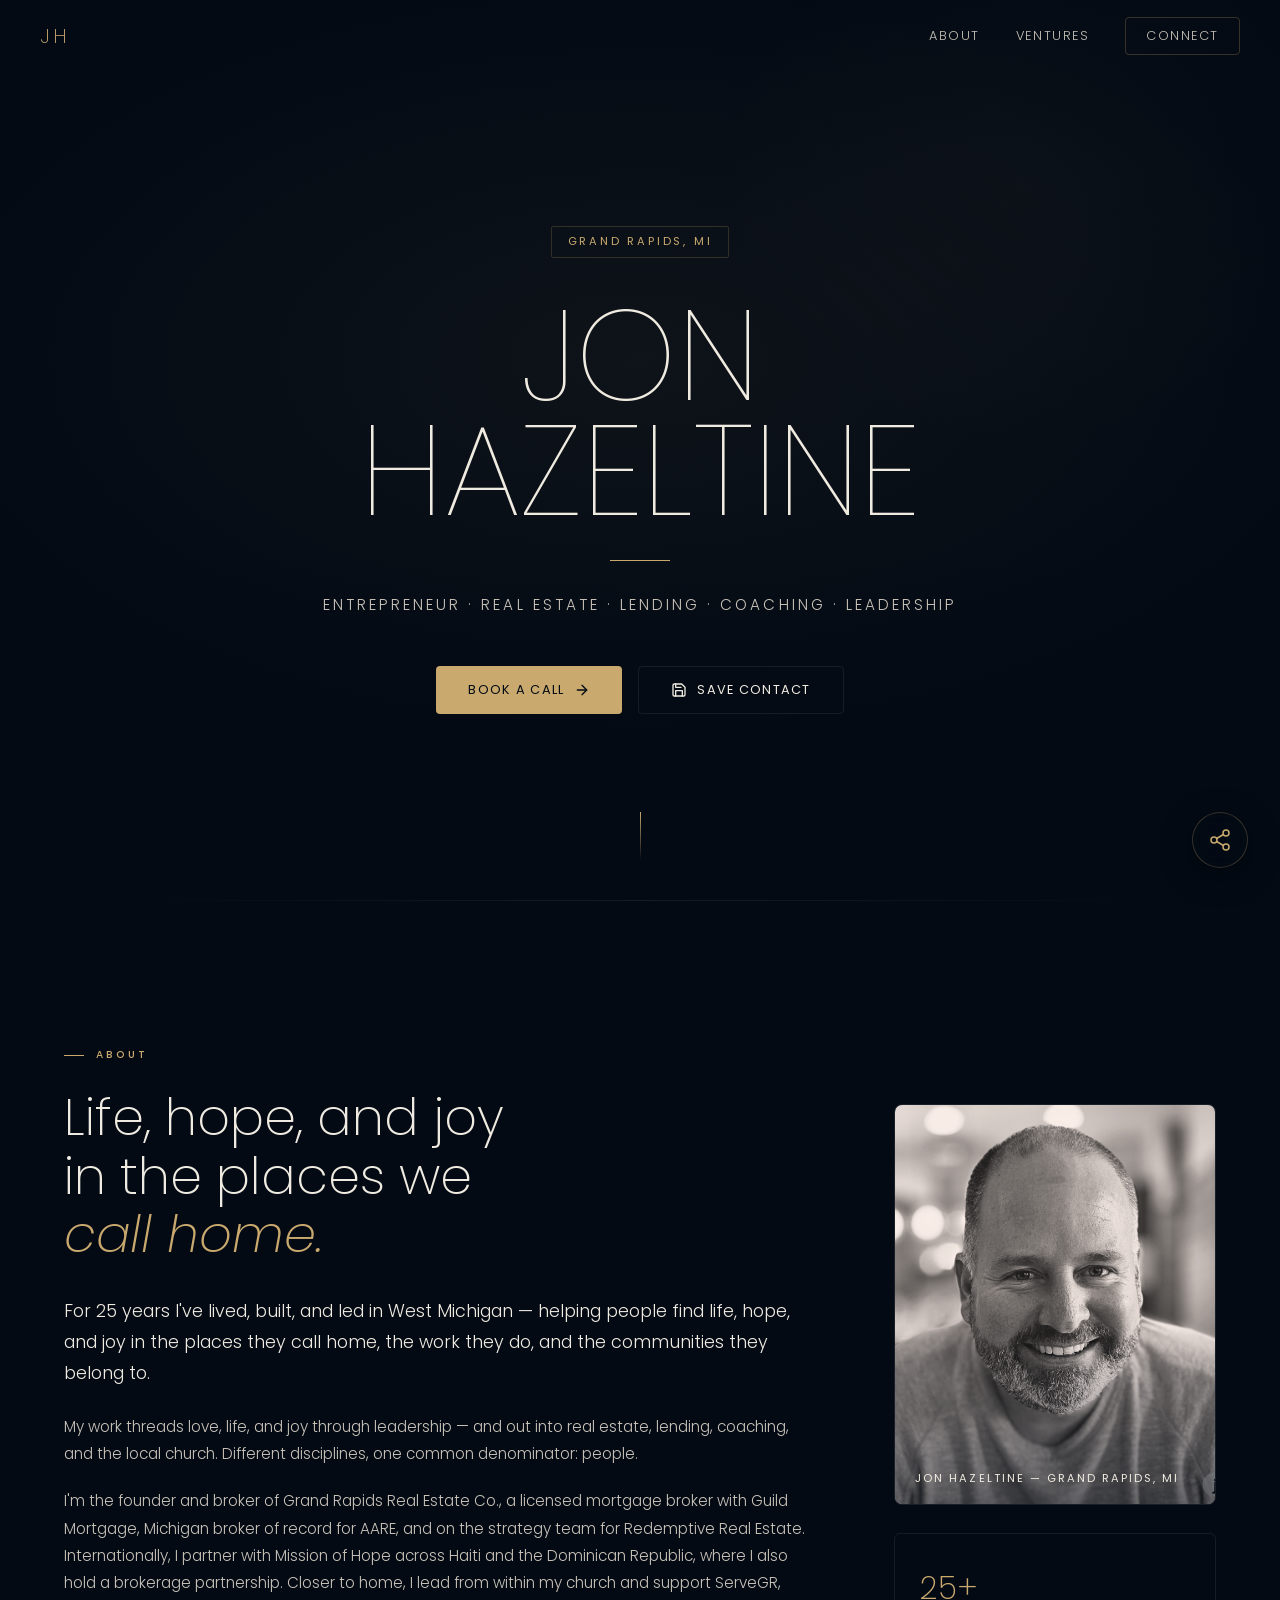
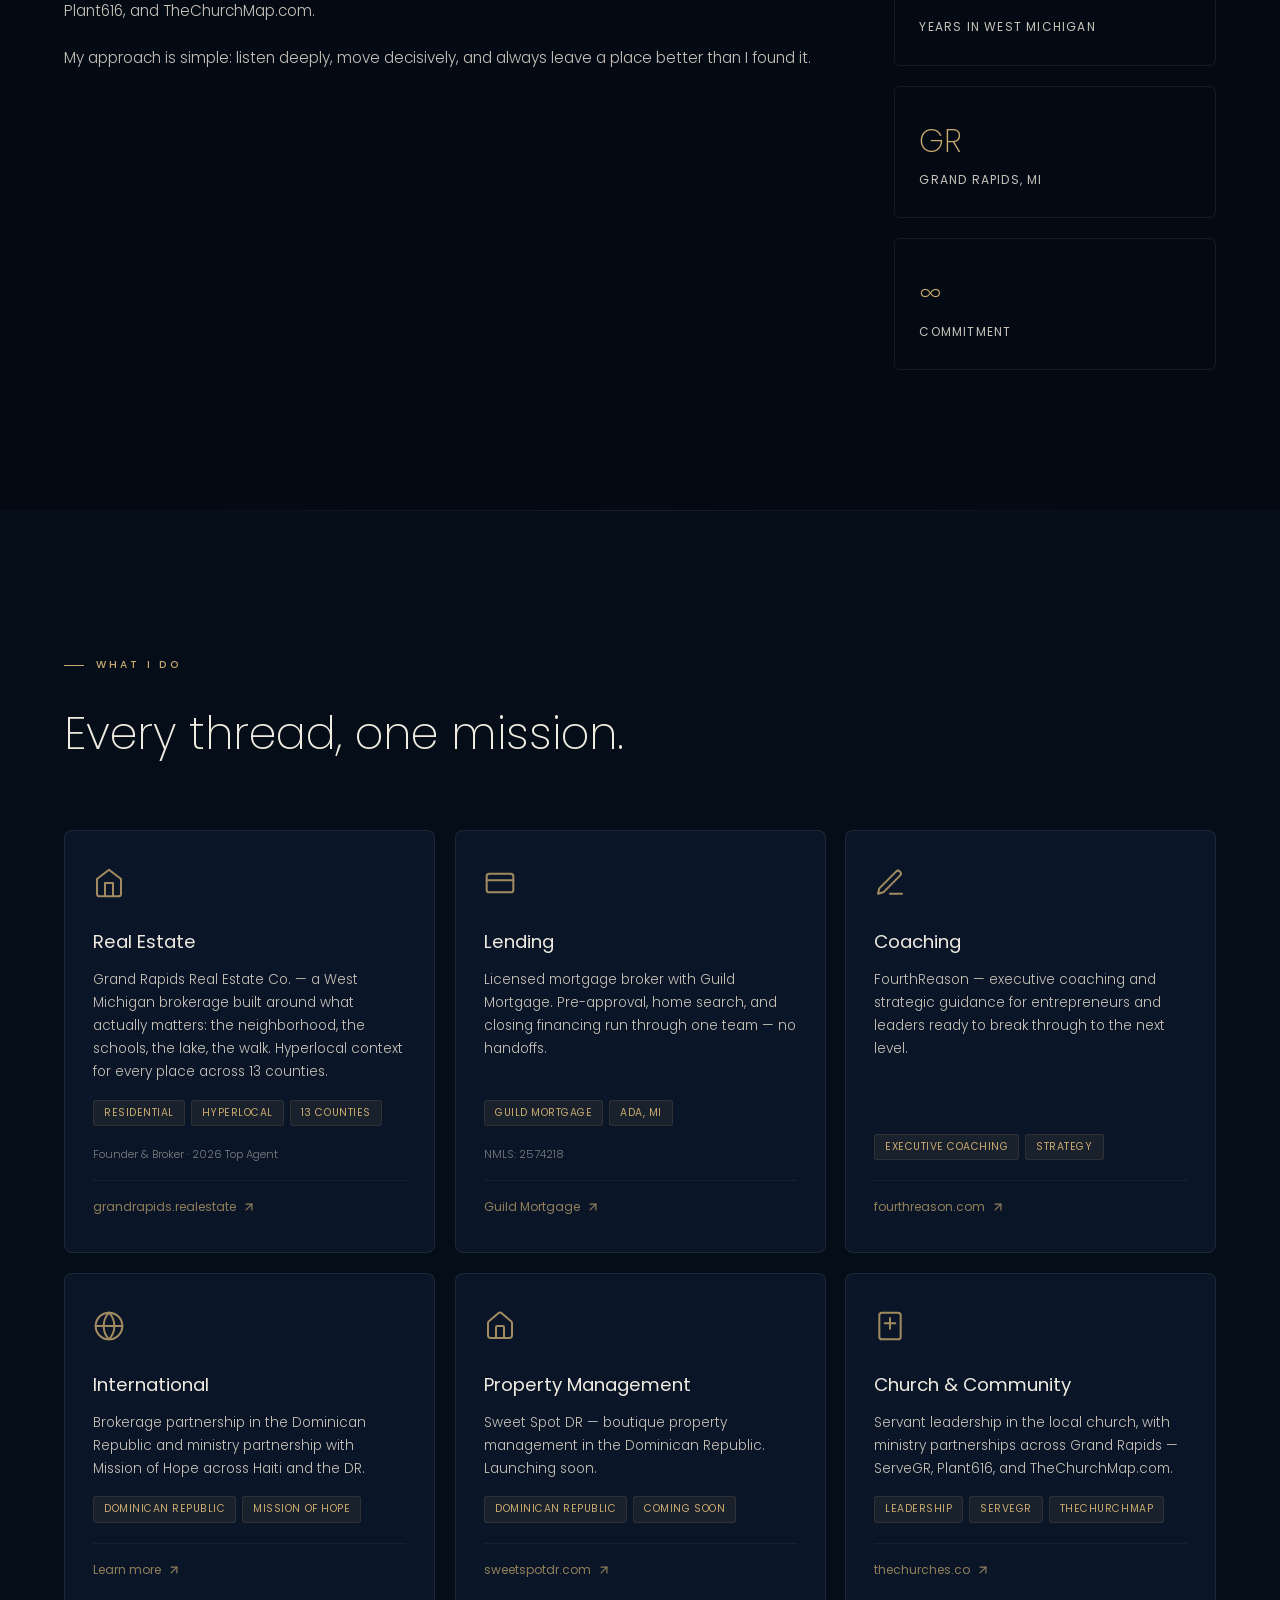
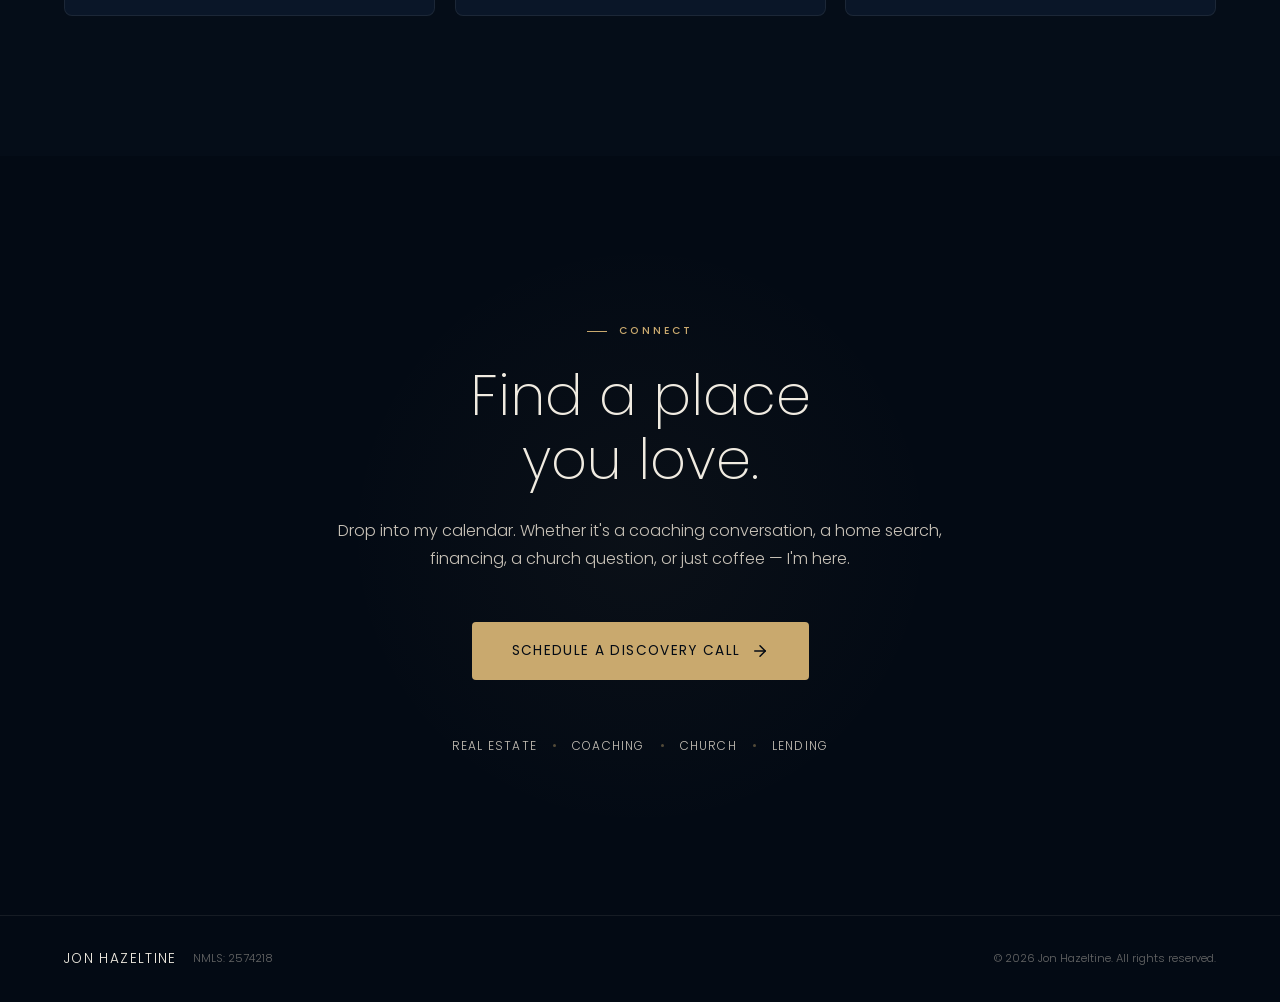
==== index.html @ 560d5fb5 "Update Calendly links to /discovery and drop duplicate button Hero "Book a Call" and Connect "Schedu" ====
<!DOCTYPE html>
<html lang="en">
<head>
  <meta charset="UTF-8">
  <meta name="viewport" content="width=device-width, initial-scale=1.0">
  <title>Jon Hazeltine — Entrepreneur. Builder. Leader.</title>
  <meta name="description" content="Jon Hazeltine — 25 years in West Michigan helping people find life, hope, and joy in the places they call home. Real estate, lending, coaching, and church leadership.">
  <meta property="og:title" content="Jon Hazeltine — Entrepreneur. Builder. Leader.">
  <meta property="og:description" content="25 years in West Michigan. Real estate, lending, coaching, and church leadership. Find a place you love.">
  <meta property="og:type" content="website">
  <meta property="og:image" content="headshot.png">
  <meta name="twitter:card" content="summary_large_image">
  <meta name="twitter:title" content="Jon Hazeltine — Entrepreneur. Builder. Leader.">
  <meta name="twitter:description" content="25 years in West Michigan. Real estate, lending, coaching, and church leadership. Find a place you love.">
  <meta name="twitter:image" content="headshot.png">
  <link rel="preconnect" href="https://fonts.googleapis.com">
  <link rel="preconnect" href="https://fonts.gstatic.com" crossorigin>
  <link href="https://fonts.googleapis.com/css2?family=Poppins:wght@100;200;300;400;500;600;700&display=swap" rel="stylesheet">
  <link rel="stylesheet" href="styles.css">
  <link rel="manifest" href="manifest.json">
  <meta name="theme-color" content="#030a14">
</head>
<body>

  <!-- Floating Nav -->
  <nav class="nav" id="nav">
    <div class="nav-inner">
      <a href="#hero" class="nav-logo">JH</a>
      <div class="nav-links">
        <a href="#about">About</a>
        <a href="#ventures">Ventures</a>
        <a href="#connect" class="nav-cta">Connect</a>
      </div>
      <button class="nav-toggle" id="navToggle" aria-label="Toggle menu">
        <span></span>
        <span></span>
      </button>
    </div>
    <div class="nav-mobile" id="navMobile">
      <a href="#about">About</a>
      <a href="#ventures">Ventures</a>
      <a href="#connect">Connect</a>
    </div>
  </nav>

  <!-- Hero -->
  <section class="hero" id="hero">
    <canvas class="hero-canvas" id="heroCanvas"></canvas>
    <div class="hero-bg"></div>
    <div class="hero-overlay"></div>
    <div class="hero-content">
      <div class="hero-badge" data-animate="fade-up">Grand Rapids, MI</div>
      <h1 class="hero-name" data-animate="fade-up" data-delay="100">
        <span class="hero-name-first">Jon</span>
        <span class="hero-name-last">Hazeltine</span>
      </h1>
      <div class="hero-rule" data-animate="scale-x" data-delay="300"></div>
      <p class="hero-tagline" data-animate="fade-up" data-delay="400">
        Entrepreneur &middot; Real Estate &middot; Lending &middot; Coaching &middot; Leadership
      </p>
      <div class="hero-actions" data-animate="fade-up" data-delay="600">
        <a href="https://calendly.com/jonhazeltine/discovery" target="_blank" rel="noopener" class="btn btn-primary">
          <span>Book a Call</span>
          <svg width="16" height="16" viewBox="0 0 24 24" fill="none" stroke="currentColor" stroke-width="2" stroke-linecap="round" stroke-linejoin="round"><path d="M5 12h14"/><path d="m12 5 7 7-7 7"/></svg>
        </a>
        <button class="btn btn-ghost btn-save" id="saveContact">
          <svg width="16" height="16" viewBox="0 0 24 24" fill="none" stroke="currentColor" stroke-width="2" stroke-linecap="round" stroke-linejoin="round"><path d="M19 21H5a2 2 0 0 1-2-2V5a2 2 0 0 1 2-2h11l5 5v11a2 2 0 0 1-2 2z"/><polyline points="17 21 17 13 7 13 7 21"/><polyline points="7 3 7 8 15 8"/></svg>
          <span>Save Contact</span>
        </button>
      </div>
    </div>
    <div class="hero-scroll" data-animate="fade-up" data-delay="800">
      <div class="hero-scroll-line"></div>
    </div>
  </section>

  <!-- About -->
  <section class="about" id="about">
    <div class="container">
      <div class="section-label" data-animate="fade-up">About</div>
      <div class="about-grid">
        <div class="about-text" data-animate="fade-up" data-delay="100">
          <h2 class="about-heading">Life, hope, and joy<br>in the places we<br><em>call home.</em></h2>
          <p class="about-lead">
            For 25 years I've lived, built, and led in West Michigan &mdash; helping people find life, hope, and joy
            in the places they call home, the work they do, and the communities they belong to.
          </p>
          <p class="about-body">
            My work threads love, life, and joy through leadership &mdash; and out into real estate, lending,
            coaching, and the local church. Different disciplines, one common denominator: people.
          </p>
          <p class="about-body">
            I'm the founder and broker of Grand Rapids Real Estate Co., a licensed mortgage broker with
            Guild Mortgage, Michigan broker of record for AARE, and on the strategy team for Redemptive Real Estate.
            Internationally, I partner with Mission of Hope across Haiti and the Dominican Republic, where I also
            hold a brokerage partnership. Closer to home, I lead from within my church and support ServeGR,
            Plant616, and TheChurchMap.com.
          </p>
          <p class="about-body">
            My approach is simple: listen deeply, move decisively, and always leave a place better than I found it.
          </p>
        </div>
        <div class="about-side" data-animate="fade-up" data-delay="200">
          <figure class="about-portrait">
            <img src="headshot.png" alt="Portrait of Jon Hazeltine" width="1080" height="720" loading="lazy">
            <figcaption>Jon Hazeltine &mdash; Grand Rapids, MI</figcaption>
          </figure>
          <div class="about-stats">
            <div class="stat-card">
              <div class="stat-number">25+</div>
              <div class="stat-label">Years in West Michigan</div>
            </div>
            <div class="stat-card">
              <div class="stat-number">GR</div>
              <div class="stat-label">Grand Rapids, MI</div>
            </div>
            <div class="stat-card">
              <div class="stat-number">&infin;</div>
              <div class="stat-label">Commitment</div>
            </div>
          </div>
        </div>
      </div>
    </div>
  </section>

  <!-- Ventures -->
  <section class="ventures" id="ventures">
    <div class="container">
      <div class="section-label" data-animate="fade-up">What I Do</div>
      <h2 class="ventures-heading" data-animate="fade-up" data-delay="100">Every thread, one mission.</h2>

      <div class="ventures-grid">
        <!-- Real Estate -->
        <a href="https://grandrapids.realestate" target="_blank" rel="noopener" class="venture-card" data-animate="fade-up" data-delay="150">
          <div class="venture-icon">
            <svg width="32" height="32" viewBox="0 0 24 24" fill="none" stroke="currentColor" stroke-width="1.5" stroke-linecap="round" stroke-linejoin="round"><path d="m3 9 9-7 9 7v11a2 2 0 0 1-2 2H5a2 2 0 0 1-2-2z"/><polyline points="9 22 9 12 15 12 15 22"/></svg>
          </div>
          <h3 class="venture-title">Real Estate</h3>
          <p class="venture-desc">Grand Rapids Real Estate Co. &mdash; a West Michigan brokerage built around what actually matters: the neighborhood, the schools, the lake, the walk. Hyperlocal context for every place across 13 counties.</p>
          <div class="venture-services">
            <span>Residential</span>
            <span>Hyperlocal</span>
            <span>13 Counties</span>
          </div>
          <div class="venture-meta">Founder &amp; Broker &middot; 2026 Top Agent</div>
          <div class="venture-link">
            <span>grandrapids.realestate</span>
            <svg width="14" height="14" viewBox="0 0 24 24" fill="none" stroke="currentColor" stroke-width="2" stroke-linecap="round" stroke-linejoin="round"><path d="M7 17 17 7"/><path d="M7 7h10v10"/></svg>
          </div>
        </a>

        <!-- Mortgages -->
        <a href="https://branches.guildmortgage.com/mi/ada/jon-hazeltine-539-umjh.html" target="_blank" rel="noopener" class="venture-card" data-animate="fade-up" data-delay="200">
          <div class="venture-icon">
            <svg width="32" height="32" viewBox="0 0 24 24" fill="none" stroke="currentColor" stroke-width="1.5" stroke-linecap="round" stroke-linejoin="round"><rect x="2" y="5" width="20" height="14" rx="2"/><line x1="2" y1="10" x2="22" y2="10"/></svg>
          </div>
          <h3 class="venture-title">Lending</h3>
          <p class="venture-desc">Licensed mortgage broker with Guild Mortgage. Pre-approval, home search, and closing financing run through one team &mdash; no handoffs.</p>
          <div class="venture-services">
            <span>Guild Mortgage</span>
            <span>Ada, MI</span>
          </div>
          <div class="venture-meta">NMLS: 2574218</div>
          <div class="venture-link">
            <span>Guild Mortgage</span>
            <svg width="14" height="14" viewBox="0 0 24 24" fill="none" stroke="currentColor" stroke-width="2" stroke-linecap="round" stroke-linejoin="round"><path d="M7 17 17 7"/><path d="M7 7h10v10"/></svg>
          </div>
        </a>

        <!-- Coaching -->
        <a href="https://fourthreason.com" target="_blank" rel="noopener" class="venture-card" data-animate="fade-up" data-delay="250">
          <div class="venture-icon">
            <svg width="32" height="32" viewBox="0 0 24 24" fill="none" stroke="currentColor" stroke-width="1.5" stroke-linecap="round" stroke-linejoin="round"><path d="M12 20h9"/><path d="M16.5 3.5a2.12 2.12 0 0 1 3 3L7 19l-4 1 1-4Z"/></svg>
          </div>
          <h3 class="venture-title">Coaching</h3>
          <p class="venture-desc">FourthReason &mdash; executive coaching and strategic guidance for entrepreneurs and leaders ready to break through to the next level.</p>
          <div class="venture-services">
            <span>Executive Coaching</span>
            <span>Strategy</span>
          </div>
          <div class="venture-link">
            <span>fourthreason.com</span>
            <svg width="14" height="14" viewBox="0 0 24 24" fill="none" stroke="currentColor" stroke-width="2" stroke-linecap="round" stroke-linejoin="round"><path d="M7 17 17 7"/><path d="M7 7h10v10"/></svg>
          </div>
        </a>

        <!-- International Development -->
        <a href="https://fourthreason.com/dr" target="_blank" rel="noopener" class="venture-card" data-animate="fade-up" data-delay="300">
          <div class="venture-icon">
            <svg width="32" height="32" viewBox="0 0 24 24" fill="none" stroke="currentColor" stroke-width="1.5" stroke-linecap="round" stroke-linejoin="round"><circle cx="12" cy="12" r="10"/><path d="M12 2a14.5 14.5 0 0 0 0 20 14.5 14.5 0 0 0 0-20"/><path d="M2 12h20"/></svg>
          </div>
          <h3 class="venture-title">International</h3>
          <p class="venture-desc">Brokerage partnership in the Dominican Republic and ministry partnership with Mission of Hope across Haiti and the DR.</p>
          <div class="venture-services">
            <span>Dominican Republic</span>
            <span>Mission of Hope</span>
          </div>
          <div class="venture-link">
            <span>Learn more</span>
            <svg width="14" height="14" viewBox="0 0 24 24" fill="none" stroke="currentColor" stroke-width="2" stroke-linecap="round" stroke-linejoin="round"><path d="M7 17 17 7"/><path d="M7 7h10v10"/></svg>
          </div>
        </a>

        <!-- Property Management -->
        <a href="https://sweetspotdr.com" target="_blank" rel="noopener" class="venture-card" data-animate="fade-up" data-delay="350">
          <div class="venture-icon">
            <svg width="32" height="32" viewBox="0 0 24 24" fill="none" stroke="currentColor" stroke-width="1.5" stroke-linecap="round" stroke-linejoin="round"><path d="M15 21v-8a1 1 0 0 0-1-1h-4a1 1 0 0 0-1 1v8"/><path d="M3 10a2 2 0 0 1 .709-1.528l7-5.999a2 2 0 0 1 2.582 0l7 5.999A2 2 0 0 1 21 10v9a2 2 0 0 1-2 2H5a2 2 0 0 1-2-2z"/></svg>
          </div>
          <h3 class="venture-title">Property Management</h3>
          <p class="venture-desc">Sweet Spot DR &mdash; boutique property management in the Dominican Republic. Launching soon.</p>
          <div class="venture-services">
            <span>Dominican Republic</span>
            <span>Coming Soon</span>
          </div>
          <div class="venture-link">
            <span>sweetspotdr.com</span>
            <svg width="14" height="14" viewBox="0 0 24 24" fill="none" stroke="currentColor" stroke-width="2" stroke-linecap="round" stroke-linejoin="round"><path d="M7 17 17 7"/><path d="M7 7h10v10"/></svg>
          </div>
        </a>

        <!-- Church Leadership -->
        <a href="https://www.thechurches.co" target="_blank" rel="noopener" class="venture-card" data-animate="fade-up" data-delay="400">
          <div class="venture-icon">
            <svg width="32" height="32" viewBox="0 0 24 24" fill="none" stroke="currentColor" stroke-width="1.5" stroke-linecap="round" stroke-linejoin="round"><path d="M18 2H6a2 2 0 0 0-2 2v16a2 2 0 0 0 2 2h12a2 2 0 0 0 2-2V4a2 2 0 0 0-2-2Z"/><path d="m12 6v8"/><path d="m8 10h8"/></svg>
          </div>
          <h3 class="venture-title">Church &amp; Community</h3>
          <p class="venture-desc">Servant leadership in the local church, with ministry partnerships across Grand Rapids &mdash; ServeGR, Plant616, and TheChurchMap.com.</p>
          <div class="venture-services">
            <span>Leadership</span>
            <span>ServeGR</span>
            <span>TheChurchMap</span>
          </div>
          <div class="venture-link">
            <span>thechurches.co</span>
            <svg width="14" height="14" viewBox="0 0 24 24" fill="none" stroke="currentColor" stroke-width="2" stroke-linecap="round" stroke-linejoin="round"><path d="M7 17 17 7"/><path d="M7 7h10v10"/></svg>
          </div>
        </a>
      </div>
    </div>
  </section>

  <!-- Connect -->
  <section class="connect" id="connect">
    <div class="container">
      <div class="connect-inner">
        <div class="section-label" data-animate="fade-up">Connect</div>
        <h2 class="connect-heading" data-animate="fade-up" data-delay="100">Find a place<br>you love.</h2>
        <p class="connect-sub" data-animate="fade-up" data-delay="200">Drop into my calendar. Whether it's a coaching conversation, a home search, financing, a church question, or just coffee &mdash; I'm here.</p>
        <div class="connect-buttons" data-animate="fade-up" data-delay="300">
          <a href="https://calendly.com/jonhazeltine/discovery" target="_blank" rel="noopener" class="btn btn-primary btn-lg">
            <span>Schedule a Discovery Call</span>
            <svg width="18" height="18" viewBox="0 0 24 24" fill="none" stroke="currentColor" stroke-width="2" stroke-linecap="round" stroke-linejoin="round"><path d="M5 12h14"/><path d="m12 5 7 7-7 7"/></svg>
          </a>
        </div>
        <div class="connect-links" data-animate="fade-up" data-delay="400">
          <a href="https://grandrapids.realestate" target="_blank" rel="noopener">Real Estate</a>
          <span class="connect-dot"></span>
          <a href="https://fourthreason.com" target="_blank" rel="noopener">Coaching</a>
          <span class="connect-dot"></span>
          <a href="https://www.thechurches.co" target="_blank" rel="noopener">Church</a>
          <span class="connect-dot"></span>
          <a href="https://branches.guildmortgage.com/mi/ada/jon-hazeltine-539-umjh.html" target="_blank" rel="noopener">Lending</a>
        </div>
      </div>
    </div>
  </section>

  <!-- Floating Share / Bump Button -->
  <div class="fab-container">
    <button class="fab" id="fabShare" aria-label="Share contact">
      <svg class="fab-icon fab-icon-share" width="24" height="24" viewBox="0 0 24 24" fill="none" stroke="currentColor" stroke-width="1.5" stroke-linecap="round" stroke-linejoin="round"><circle cx="18" cy="5" r="3"/><circle cx="6" cy="12" r="3"/><circle cx="18" cy="19" r="3"/><line x1="8.59" y1="13.51" x2="15.42" y2="17.49"/><line x1="15.41" y1="6.51" x2="8.59" y2="10.49"/></svg>
      <svg class="fab-icon fab-icon-close" width="24" height="24" viewBox="0 0 24 24" fill="none" stroke="currentColor" stroke-width="1.5" stroke-linecap="round" stroke-linejoin="round"><line x1="18" y1="6" x2="6" y2="18"/><line x1="6" y1="6" x2="18" y2="18"/></svg>
    </button>
    <div class="fab-menu" id="fabMenu">
      <button class="fab-option" id="fabVcard">
        <svg width="18" height="18" viewBox="0 0 24 24" fill="none" stroke="currentColor" stroke-width="1.5" stroke-linecap="round" stroke-linejoin="round"><path d="M19 21H5a2 2 0 0 1-2-2V5a2 2 0 0 1 2-2h11l5 5v11a2 2 0 0 1-2 2z"/><polyline points="17 21 17 13 7 13 7 21"/><polyline points="7 3 7 8 15 8"/></svg>
        <span>Save to Contacts</span>
      </button>
      <button class="fab-option" id="fabQR">
        <svg width="18" height="18" viewBox="0 0 24 24" fill="none" stroke="currentColor" stroke-width="1.5" stroke-linecap="round" stroke-linejoin="round"><rect x="3" y="3" width="7" height="7"/><rect x="14" y="3" width="7" height="7"/><rect x="3" y="14" width="7" height="7"/><rect x="14" y="14" width="3" height="3"/><line x1="21" y1="14" x2="21" y2="14.01"/><line x1="21" y1="21" x2="21" y2="21.01"/></svg>
        <span>Show QR Code</span>
      </button>
      <button class="fab-option" id="fabLink">
        <svg width="18" height="18" viewBox="0 0 24 24" fill="none" stroke="currentColor" stroke-width="1.5" stroke-linecap="round" stroke-linejoin="round"><path d="M10 13a5 5 0 0 0 7.54.54l3-3a5 5 0 0 0-7.07-7.07l-1.72 1.71"/><path d="M14 11a5 5 0 0 0-7.54-.54l-3 3a5 5 0 0 0 7.07 7.07l1.71-1.71"/></svg>
        <span>Copy Link</span>
      </button>
    </div>
  </div>

  <!-- QR Modal -->
  <div class="modal-overlay" id="qrModal">
    <div class="modal">
      <button class="modal-close" id="qrClose">&times;</button>
      <div class="modal-qr">
        <canvas id="qrCanvas" width="200" height="200"></canvas>
      </div>
      <p class="modal-label">Scan to connect with Jon</p>
      <p class="modal-url">jonhazeltine.com</p>
    </div>
  </div>

  <!-- Toast -->
  <div class="toast" id="toast"></div>

  <!-- Footer -->
  <footer class="footer">
    <div class="container">
      <div class="footer-inner">
        <div class="footer-brand">
          <span class="footer-logo">Jon Hazeltine</span>
          <span class="footer-nmls">NMLS: 2574218</span>
        </div>
        <div class="footer-copy">&copy; 2026 Jon Hazeltine. All rights reserved.</div>
      </div>
    </div>
  </footer>

  <script src="script.js"></script>
</body>
</html>
---- styles.css ----
/* ============================================
   JON HAZELTINE — Premium Dark Luxe
   ============================================ */

:root {
  --bg-deep: #030a14;
  --bg-dark: #050d18;
  --bg-card: #0a1628;
  --bg-card-hover: #0f1d33;
  --cream: #f0ebe1;
  --cream-muted: #c8c2b8;
  --gold: #c9a96e;
  --gold-light: #dfc08a;
  --white: #ffffff;
  --border: rgba(240, 235, 225, 0.08);
  --border-hover: rgba(201, 169, 110, 0.25);
  --font: 'Poppins', -apple-system, BlinkMacSystemFont, 'Segoe UI', sans-serif;
  --ease: cubic-bezier(0.16, 1, 0.3, 1);
  --ease-out: cubic-bezier(0, 0, 0.2, 1);
}

/* Reset & Base */
*, *::before, *::after {
  margin: 0;
  padding: 0;
  box-sizing: border-box;
}

html {
  scroll-behavior: smooth;
  -webkit-font-smoothing: antialiased;
  -moz-osx-font-smoothing: grayscale;
}

body {
  font-family: var(--font);
  background: var(--bg-deep);
  color: var(--cream);
  line-height: 1.6;
  overflow-x: hidden;
}

a {
  color: inherit;
  text-decoration: none;
}

img {
  max-width: 100%;
  display: block;
}

.container {
  max-width: 1200px;
  margin: 0 auto;
  padding: 0 24px;
}

/* ============================================
   Navigation
   ============================================ */

.nav {
  position: fixed;
  top: 0;
  left: 0;
  right: 0;
  z-index: 1000;
  padding: 0 24px;
  transition: background 0.4s var(--ease), backdrop-filter 0.4s var(--ease), box-shadow 0.4s var(--ease);
}

.nav.scrolled {
  background: rgba(3, 10, 20, 0.85);
  backdrop-filter: blur(20px) saturate(180%);
  -webkit-backdrop-filter: blur(20px) saturate(180%);
  box-shadow: 0 1px 0 var(--border);
}

.nav-inner {
  max-width: 1200px;
  margin: 0 auto;
  display: flex;
  align-items: center;
  justify-content: space-between;
  height: 72px;
}

.nav-logo {
  font-size: 1.25rem;
  font-weight: 200;
  letter-spacing: 0.15em;
  color: var(--gold);
  transition: opacity 0.3s;
}

.nav-logo:hover {
  opacity: 0.8;
}

.nav-links {
  display: flex;
  align-items: center;
  gap: 36px;
}

.nav-links a {
  font-size: 0.8rem;
  font-weight: 300;
  letter-spacing: 0.12em;
  text-transform: uppercase;
  color: var(--cream-muted);
  transition: color 0.3s;
  position: relative;
}

.nav-links a::after {
  content: '';
  position: absolute;
  bottom: -4px;
  left: 0;
  width: 0;
  height: 1px;
  background: var(--gold);
  transition: width 0.3s var(--ease);
}

.nav-links a:hover {
  color: var(--cream);
}

.nav-links a:hover::after {
  width: 100%;
}

.nav-cta {
  padding: 8px 20px !important;
  border: 1px solid var(--border-hover);
  border-radius: 4px;
  transition: all 0.3s var(--ease) !important;
}

.nav-cta:hover {
  background: rgba(201, 169, 110, 0.1);
  border-color: var(--gold);
}

.nav-cta::after {
  display: none !important;
}

.nav-toggle {
  display: none;
  flex-direction: column;
  gap: 6px;
  background: none;
  border: none;
  cursor: pointer;
  padding: 8px;
}

.nav-toggle span {
  width: 24px;
  height: 1px;
  background: var(--cream);
  transition: all 0.3s var(--ease);
  transform-origin: center;
}

.nav-toggle.active span:first-child {
  transform: rotate(45deg) translate(2.5px, 2.5px);
}

.nav-toggle.active span:last-child {
  transform: rotate(-45deg) translate(2.5px, -2.5px);
}

.nav-mobile {
  display: none;
  flex-direction: column;
  gap: 0;
  padding: 0 0 24px;
  max-width: 1200px;
  margin: 0 auto;
}

.nav-mobile a {
  display: block;
  padding: 16px 0;
  font-size: 0.85rem;
  font-weight: 300;
  letter-spacing: 0.1em;
  text-transform: uppercase;
  color: var(--cream-muted);
  border-bottom: 1px solid var(--border);
  transition: color 0.3s, padding-left 0.3s var(--ease);
}

.nav-mobile a:hover {
  color: var(--gold);
  padding-left: 8px;
}

.nav-mobile.open {
  display: flex;
}

/* ============================================
   Hero
   ============================================ */

.hero {
  position: relative;
  min-height: 100vh;
  display: flex;
  align-items: center;
  justify-content: center;
  overflow: hidden;
}

.hero-canvas {
  position: absolute;
  inset: 0;
  width: 100%;
  height: 100%;
  z-index: 0;
}

.hero-bg {
  position: absolute;
  inset: 0;
  background:
    radial-gradient(ellipse 80% 60% at 50% 40%, rgba(201, 169, 110, 0.06) 0%, transparent 70%),
    radial-gradient(ellipse 40% 50% at 80% 20%, rgba(201, 169, 110, 0.03) 0%, transparent 60%),
    var(--bg-deep);
}

.hero-overlay {
  position: absolute;
  inset: 0;
  background: linear-gradient(180deg, transparent 60%, var(--bg-deep) 100%);
}

.hero-content {
  position: relative;
  text-align: center;
  padding: 120px 24px 80px;
  max-width: 900px;
}

.hero-badge {
  display: inline-block;
  font-size: 0.7rem;
  font-weight: 400;
  letter-spacing: 0.25em;
  text-transform: uppercase;
  color: var(--gold);
  padding: 6px 16px;
  border: 1px solid rgba(201, 169, 110, 0.2);
  border-radius: 2px;
  margin-bottom: 40px;
}

.hero-name {
  font-weight: 100;
  text-transform: uppercase;
  line-height: 0.9;
  letter-spacing: -0.02em;
  margin-bottom: 0;
}

.hero-name-first {
  display: block;
  font-size: clamp(3.5rem, 12vw, 8rem);
  color: var(--cream);
}

.hero-name-last {
  display: block;
  font-size: clamp(3.5rem, 12vw, 8rem);
  color: var(--cream);
}

.hero-rule {
  width: 60px;
  height: 1px;
  background: var(--gold);
  margin: 32px auto;
  transform-origin: center;
}

.hero-tagline {
  font-size: clamp(0.75rem, 1.5vw, 0.95rem);
  font-weight: 300;
  letter-spacing: 0.2em;
  text-transform: uppercase;
  color: var(--cream-muted);
  margin-bottom: 48px;
}

.hero-actions {
  display: flex;
  align-items: center;
  justify-content: center;
  gap: 16px;
  flex-wrap: wrap;
}

/* Buttons */
.btn {
  display: inline-flex;
  align-items: center;
  gap: 10px;
  font-family: var(--font);
  font-size: 0.8rem;
  font-weight: 400;
  letter-spacing: 0.1em;
  text-transform: uppercase;
  padding: 14px 32px;
  border: none;
  border-radius: 4px;
  cursor: pointer;
  transition: all 0.4s var(--ease);
  text-decoration: none;
}

.btn-primary {
  background: var(--gold);
  color: var(--bg-deep);
}

.btn-primary:hover {
  background: var(--gold-light);
  transform: translateY(-2px);
  box-shadow: 0 8px 30px rgba(201, 169, 110, 0.25);
}

.btn-ghost {
  background: transparent;
  color: var(--cream);
  border: 1px solid var(--border);
}

.btn-ghost:hover {
  border-color: var(--cream-muted);
  transform: translateY(-2px);
}

.btn-lg {
  padding: 18px 40px;
  font-size: 0.85rem;
}

/* Hero scroll indicator */
.hero-scroll {
  position: absolute;
  bottom: 40px;
  left: 50%;
  transform: translateX(-50%);
}

.hero-scroll-line {
  width: 1px;
  height: 48px;
  background: linear-gradient(to bottom, var(--gold), transparent);
  animation: scrollPulse 2s ease-in-out infinite;
}

@keyframes scrollPulse {
  0%, 100% { opacity: 0.3; transform: scaleY(0.6); transform-origin: top; }
  50% { opacity: 1; transform: scaleY(1); transform-origin: top; }
}

/* ============================================
   Section Labels
   ============================================ */

.section-label {
  font-size: 0.65rem;
  font-weight: 500;
  letter-spacing: 0.3em;
  text-transform: uppercase;
  color: var(--gold);
  margin-bottom: 24px;
  position: relative;
  display: inline-block;
}

.section-label::before {
  content: '';
  display: inline-block;
  width: 20px;
  height: 1px;
  background: var(--gold);
  vertical-align: middle;
  margin-right: 12px;
}

/* ============================================
   About
   ============================================ */

.about {
  padding: 140px 0;
  position: relative;
}

.about::before {
  content: '';
  position: absolute;
  top: 0;
  left: 50%;
  transform: translateX(-50%);
  width: 80%;
  height: 1px;
  background: linear-gradient(to right, transparent, var(--border), transparent);
}

.about-grid {
  display: grid;
  grid-template-columns: 1.4fr 0.6fr;
  gap: 80px;
  align-items: start;
}

.about-heading {
  font-size: clamp(2rem, 4vw, 3.2rem);
  font-weight: 200;
  line-height: 1.15;
  margin-bottom: 32px;
  color: var(--cream);
}

.about-heading em {
  font-style: italic;
  color: var(--gold);
}

.about-lead {
  font-size: 1.1rem;
  font-weight: 300;
  line-height: 1.75;
  color: var(--cream);
  margin-bottom: 24px;
}

.about-body {
  font-size: 0.95rem;
  font-weight: 300;
  line-height: 1.8;
  color: var(--cream-muted);
  margin-bottom: 20px;
}

.about-side {
  display: flex;
  flex-direction: column;
  gap: 28px;
  padding-top: 16px;
}

.about-portrait {
  margin: 0;
  position: relative;
  border-radius: 8px;
  overflow: hidden;
  border: 1px solid var(--border);
  background: var(--bg-dark);
  transition: border-color 0.4s var(--ease), transform 0.6s var(--ease);
}

.about-portrait::after {
  content: '';
  position: absolute;
  inset: 0;
  pointer-events: none;
  background: linear-gradient(180deg, transparent 55%, rgba(3, 10, 20, 0.55) 100%);
}

.about-portrait img {
  display: block;
  width: 100%;
  height: auto;
  aspect-ratio: 4 / 5;
  object-fit: cover;
  object-position: center 30%;
  filter: contrast(1.02) brightness(0.98);
  transition: transform 0.8s var(--ease);
}

.about-portrait:hover {
  border-color: var(--border-hover);
}

.about-portrait:hover img {
  transform: scale(1.03);
}

.about-portrait figcaption {
  position: absolute;
  left: 0;
  right: 0;
  bottom: 0;
  z-index: 1;
  padding: 16px 20px;
  font-size: 0.7rem;
  font-weight: 400;
  letter-spacing: 0.18em;
  text-transform: uppercase;
  color: var(--cream);
}

.about-stats {
  display: flex;
  flex-direction: column;
  gap: 20px;
}

.stat-card {
  padding: 28px 24px;
  border: 1px solid var(--border);
  border-radius: 6px;
  transition: border-color 0.4s var(--ease);
}

.stat-card:hover {
  border-color: var(--border-hover);
}

.stat-number {
  font-size: 2rem;
  font-weight: 200;
  color: var(--gold);
  margin-bottom: 4px;
}

.stat-label {
  font-size: 0.75rem;
  font-weight: 400;
  letter-spacing: 0.1em;
  text-transform: uppercase;
  color: var(--cream-muted);
}

/* ============================================
   Ventures
   ============================================ */

.ventures {
  padding: 140px 0;
  background: var(--bg-dark);
  position: relative;
}

.ventures::before {
  content: '';
  position: absolute;
  top: 0;
  left: 50%;
  transform: translateX(-50%);
  width: 80%;
  height: 1px;
  background: linear-gradient(to right, transparent, var(--border), transparent);
}

.ventures-heading {
  font-size: clamp(1.8rem, 3.5vw, 2.8rem);
  font-weight: 200;
  margin-bottom: 60px;
  color: var(--cream);
}

.ventures-grid {
  display: grid;
  grid-template-columns: repeat(3, 1fr);
  gap: 20px;
}

.venture-card {
  display: flex;
  flex-direction: column;
  padding: 36px 28px;
  background: var(--bg-card);
  border: 1px solid var(--border);
  border-radius: 8px;
  transition: all 0.5s var(--ease);
  cursor: pointer;
  position: relative;
  overflow: hidden;
}

.venture-card::before {
  content: '';
  position: absolute;
  top: 0;
  left: 0;
  right: 0;
  height: 2px;
  background: linear-gradient(to right, var(--gold), transparent);
  opacity: 0;
  transition: opacity 0.5s var(--ease);
}

.venture-card:hover {
  background: var(--bg-card-hover);
  border-color: var(--border-hover);
  transform: translateY(-4px);
  box-shadow: 0 20px 60px rgba(0, 0, 0, 0.3);
}

.venture-card:hover::before {
  opacity: 1;
}

.venture-icon {
  color: var(--gold);
  margin-bottom: 20px;
  opacity: 0.8;
}

.venture-title {
  font-size: 1.15rem;
  font-weight: 400;
  margin-bottom: 12px;
  color: var(--cream);
}

.venture-desc {
  font-size: 0.85rem;
  font-weight: 300;
  line-height: 1.7;
  color: var(--cream-muted);
  margin-bottom: 16px;
  flex: 1;
}

.venture-services {
  display: flex;
  flex-wrap: wrap;
  gap: 6px;
  margin-bottom: 20px;
}

.venture-services span {
  font-size: 0.65rem;
  font-weight: 400;
  letter-spacing: 0.05em;
  text-transform: uppercase;
  padding: 4px 10px;
  background: rgba(201, 169, 110, 0.08);
  border: 1px solid rgba(201, 169, 110, 0.12);
  border-radius: 3px;
  color: var(--gold);
}

.venture-meta {
  font-size: 0.7rem;
  font-weight: 300;
  color: var(--cream-muted);
  margin-bottom: 16px;
  opacity: 0.6;
}

.venture-link {
  display: flex;
  align-items: center;
  gap: 6px;
  font-size: 0.75rem;
  font-weight: 400;
  color: var(--gold);
  opacity: 0.7;
  transition: opacity 0.3s;
  margin-top: auto;
  padding-top: 16px;
  border-top: 1px solid var(--border);
}

.venture-card:hover .venture-link {
  opacity: 1;
}

/* ============================================
   Connect
   ============================================ */

.connect {
  padding: 160px 0;
  position: relative;
  overflow: hidden;
}

.connect::before {
  content: '';
  position: absolute;
  top: 50%;
  left: 50%;
  transform: translate(-50%, -50%);
  width: 600px;
  height: 600px;
  border-radius: 50%;
  background: radial-gradient(circle, rgba(201, 169, 110, 0.04) 0%, transparent 70%);
  pointer-events: none;
}

.connect-inner {
  text-align: center;
  max-width: 680px;
  margin: 0 auto;
}

.connect-heading {
  font-size: clamp(2.2rem, 5vw, 3.5rem);
  font-weight: 200;
  line-height: 1.15;
  margin-bottom: 24px;
  color: var(--cream);
}

.connect-sub {
  font-size: 1rem;
  font-weight: 300;
  line-height: 1.8;
  color: var(--cream-muted);
  margin-bottom: 48px;
}

.connect-buttons {
  display: flex;
  align-items: center;
  justify-content: center;
  gap: 16px;
  flex-wrap: wrap;
  margin-bottom: 56px;
}

.connect-links {
  display: flex;
  align-items: center;
  justify-content: center;
  gap: 16px;
  flex-wrap: wrap;
}

.connect-links a {
  font-size: 0.75rem;
  font-weight: 300;
  letter-spacing: 0.1em;
  text-transform: uppercase;
  color: var(--cream-muted);
  transition: color 0.3s;
  position: relative;
}

.connect-links a::after {
  content: '';
  position: absolute;
  bottom: -2px;
  left: 0;
  width: 0;
  height: 1px;
  background: var(--gold);
  transition: width 0.3s var(--ease);
}

.connect-links a:hover {
  color: var(--gold);
}

.connect-links a:hover::after {
  width: 100%;
}

.connect-dot {
  width: 3px;
  height: 3px;
  border-radius: 50%;
  background: var(--gold);
  opacity: 0.4;
}

/* ============================================
   Footer
   ============================================ */

.footer {
  padding: 32px 0;
  border-top: 1px solid var(--border);
}

.footer-inner {
  display: flex;
  align-items: center;
  justify-content: space-between;
  flex-wrap: wrap;
  gap: 16px;
}

.footer-brand {
  display: flex;
  align-items: center;
  gap: 16px;
}

.footer-logo {
  font-size: 0.85rem;
  font-weight: 300;
  letter-spacing: 0.1em;
  text-transform: uppercase;
  color: var(--cream);
}

.footer-nmls {
  font-size: 0.7rem;
  font-weight: 300;
  color: var(--cream-muted);
  opacity: 0.5;
}

.footer-copy {
  font-size: 0.7rem;
  font-weight: 300;
  color: var(--cream-muted);
  opacity: 0.5;
}

/* ============================================
   Animations
   ============================================ */

[data-animate] {
  opacity: 0;
  transform: translateY(24px);
  transition: opacity 0.8s var(--ease-out), transform 0.8s var(--ease-out);
}

[data-animate="scale-x"] {
  transform: scaleX(0);
}

[data-animate].is-visible {
  opacity: 1;
  transform: translateY(0);
}

[data-animate="scale-x"].is-visible {
  transform: scaleX(1);
}

/* ============================================
   Responsive
   ============================================ */

@media (max-width: 1024px) {
  .ventures-grid {
    grid-template-columns: repeat(2, 1fr);
  }

  .about-grid {
    grid-template-columns: 1fr;
    gap: 48px;
  }

  .about-side {
    flex-direction: row;
    align-items: flex-start;
    gap: 32px;
  }

  .about-portrait {
    flex: 0 0 280px;
  }

  .about-portrait img {
    aspect-ratio: 4 / 5;
  }

  .about-stats {
    flex: 1;
    flex-direction: row;
    gap: 16px;
  }

  .stat-card {
    flex: 1;
    text-align: center;
  }
}

@media (max-width: 768px) {
  .nav-links {
    display: none;
  }

  .nav-toggle {
    display: flex;
  }

  .hero-content {
    padding: 100px 20px 60px;
  }

  .hero-badge {
    margin-bottom: 28px;
  }

  .hero-tagline {
    font-size: 0.65rem;
    letter-spacing: 0.15em;
  }

  .about {
    padding: 100px 0;
  }

  .about-side {
    flex-direction: column;
    gap: 24px;
  }

  .about-portrait {
    flex: none;
    width: 100%;
    max-width: 360px;
    margin: 0 auto;
  }

  .about-stats {
    flex-direction: column;
  }

  .ventures {
    padding: 100px 0;
  }

  .ventures-grid {
    grid-template-columns: 1fr;
    gap: 16px;
  }

  .connect {
    padding: 100px 0;
  }

  .footer-inner {
    flex-direction: column;
    text-align: center;
  }

  .footer-brand {
    flex-direction: column;
    gap: 8px;
  }
}

@media (max-width: 480px) {
  .hero-name-first,
  .hero-name-last {
    font-size: 3rem;
  }

  .hero-actions {
    flex-direction: column;
    gap: 12px;
  }

  .hero-actions .btn {
    width: 100%;
    justify-content: center;
  }

  .connect-buttons {
    flex-direction: column;
    gap: 12px;
  }

  .connect-buttons .btn {
    width: 100%;
    justify-content: center;
  }
}

/* ============================================
   Floating Action Button (Share/Bump)
   ============================================ */

.fab-container {
  position: fixed;
  bottom: 32px;
  right: 32px;
  z-index: 900;
  display: flex;
  flex-direction: column-reverse;
  align-items: flex-end;
  gap: 12px;
}

.fab {
  width: 56px;
  height: 56px;
  border-radius: 50%;
  border: 1px solid var(--border-hover);
  background: rgba(3, 10, 20, 0.9);
  backdrop-filter: blur(20px);
  -webkit-backdrop-filter: blur(20px);
  color: var(--gold);
  cursor: pointer;
  display: flex;
  align-items: center;
  justify-content: center;
  transition: all 0.4s var(--ease);
  position: relative;
  box-shadow: 0 8px 32px rgba(0, 0, 0, 0.4);
}

.fab:hover {
  transform: scale(1.08);
  border-color: var(--gold);
  box-shadow: 0 8px 40px rgba(201, 169, 110, 0.2);
}

.fab::before {
  content: '';
  position: absolute;
  inset: -4px;
  border-radius: 50%;
  border: 1px solid transparent;
  background: conic-gradient(from 0deg, var(--gold), transparent, var(--gold)) border-box;
  -webkit-mask: linear-gradient(#fff 0 0) padding-box, linear-gradient(#fff 0 0);
  -webkit-mask-composite: xor;
  mask-composite: exclude;
  opacity: 0;
  animation: fabRingRotate 3s linear infinite;
  transition: opacity 0.4s;
}

.fab:hover::before {
  opacity: 0.5;
}

@keyframes fabRingRotate {
  to { transform: rotate(360deg); }
}

.fab-icon {
  transition: all 0.3s var(--ease);
  position: absolute;
}

.fab-icon-close {
  opacity: 0;
  transform: rotate(-90deg) scale(0.5);
}

.fab.active .fab-icon-share {
  opacity: 0;
  transform: rotate(90deg) scale(0.5);
}

.fab.active .fab-icon-close {
  opacity: 1;
  transform: rotate(0) scale(1);
}

.fab-menu {
  display: flex;
  flex-direction: column;
  gap: 8px;
  opacity: 0;
  pointer-events: none;
  transform: translateY(10px) scale(0.95);
  transition: all 0.4s var(--ease);
}

.fab-menu.open {
  opacity: 1;
  pointer-events: auto;
  transform: translateY(0) scale(1);
}

.fab-option {
  display: flex;
  align-items: center;
  gap: 10px;
  padding: 12px 20px;
  background: rgba(3, 10, 20, 0.92);
  backdrop-filter: blur(20px);
  -webkit-backdrop-filter: blur(20px);
  border: 1px solid var(--border);
  border-radius: 8px;
  color: var(--cream);
  cursor: pointer;
  font-family: var(--font);
  font-size: 0.8rem;
  font-weight: 300;
  letter-spacing: 0.04em;
  white-space: nowrap;
  transition: all 0.3s var(--ease);
  box-shadow: 0 4px 20px rgba(0, 0, 0, 0.3);
}

.fab-option:hover {
  border-color: var(--border-hover);
  background: rgba(10, 22, 40, 0.95);
  transform: translateX(-4px);
}

.fab-option svg {
  color: var(--gold);
  flex-shrink: 0;
}

/* ============================================
   QR Modal
   ============================================ */

.modal-overlay {
  position: fixed;
  inset: 0;
  z-index: 2000;
  background: rgba(3, 10, 20, 0.85);
  backdrop-filter: blur(12px);
  -webkit-backdrop-filter: blur(12px);
  display: flex;
  align-items: center;
  justify-content: center;
  opacity: 0;
  pointer-events: none;
  transition: opacity 0.4s var(--ease);
}

.modal-overlay.open {
  opacity: 1;
  pointer-events: auto;
}

.modal {
  background: var(--bg-card);
  border: 1px solid var(--border);
  border-radius: 16px;
  padding: 48px 40px;
  text-align: center;
  max-width: 340px;
  width: 90%;
  transform: scale(0.9) translateY(20px);
  transition: transform 0.5s var(--ease);
  position: relative;
}

.modal-overlay.open .modal {
  transform: scale(1) translateY(0);
}

.modal-close {
  position: absolute;
  top: 16px;
  right: 16px;
  background: none;
  border: none;
  color: var(--cream-muted);
  font-size: 1.5rem;
  cursor: pointer;
  width: 32px;
  height: 32px;
  display: flex;
  align-items: center;
  justify-content: center;
  transition: color 0.3s;
}

.modal-close:hover {
  color: var(--cream);
}

.modal-qr {
  display: flex;
  justify-content: center;
  margin-bottom: 24px;
}

.modal-qr canvas {
  border-radius: 8px;
  background: #fff;
  padding: 16px;
}

.modal-label {
  font-size: 0.95rem;
  font-weight: 300;
  color: var(--cream);
  margin-bottom: 4px;
}

.modal-url {
  font-size: 0.75rem;
  font-weight: 300;
  color: var(--gold);
  letter-spacing: 0.1em;
}

/* ============================================
   Toast Notification
   ============================================ */

.toast {
  position: fixed;
  bottom: 100px;
  left: 50%;
  transform: translateX(-50%) translateY(20px);
  background: rgba(3, 10, 20, 0.95);
  backdrop-filter: blur(20px);
  -webkit-backdrop-filter: blur(20px);
  border: 1px solid var(--border-hover);
  border-radius: 8px;
  padding: 14px 28px;
  font-family: var(--font);
  font-size: 0.85rem;
  font-weight: 300;
  color: var(--cream);
  opacity: 0;
  pointer-events: none;
  transition: all 0.4s var(--ease);
  z-index: 3000;
  box-shadow: 0 8px 32px rgba(0, 0, 0, 0.4);
}

.toast.show {
  opacity: 1;
  transform: translateX(-50%) translateY(0);
}

/* ============================================
   Magnetic card hover (desktop)
   ============================================ */

@media (hover: hover) {
  .venture-card {
    will-change: transform;
  }
}

/* ============================================
   Save Contact button pulse
   ============================================ */

.btn-save {
  position: relative;
  overflow: hidden;
}

.btn-save::after {
  content: '';
  position: absolute;
  inset: 0;
  border-radius: 4px;
  box-shadow: inset 0 0 0 1px var(--gold);
  opacity: 0;
  animation: savePulse 3s ease-in-out infinite;
}

@keyframes savePulse {
  0%, 100% { opacity: 0; transform: scale(1); }
  50% { opacity: 0.3; transform: scale(1.02); }
}

/* ============================================
   Ripple effect
   ============================================ */

.ripple {
  position: absolute;
  border-radius: 50%;
  background: radial-gradient(circle, rgba(201, 169, 110, 0.3) 0%, transparent 70%);
  transform: scale(0);
  animation: rippleEffect 0.8s var(--ease-out) forwards;
  pointer-events: none;
}

@keyframes rippleEffect {
  to { transform: scale(4); opacity: 0; }
}

/* Smooth page entrance */
body {
  animation: pageEnter 1s var(--ease-out);
}

@keyframes pageEnter {
  from { opacity: 0; }
  to { opacity: 1; }
}
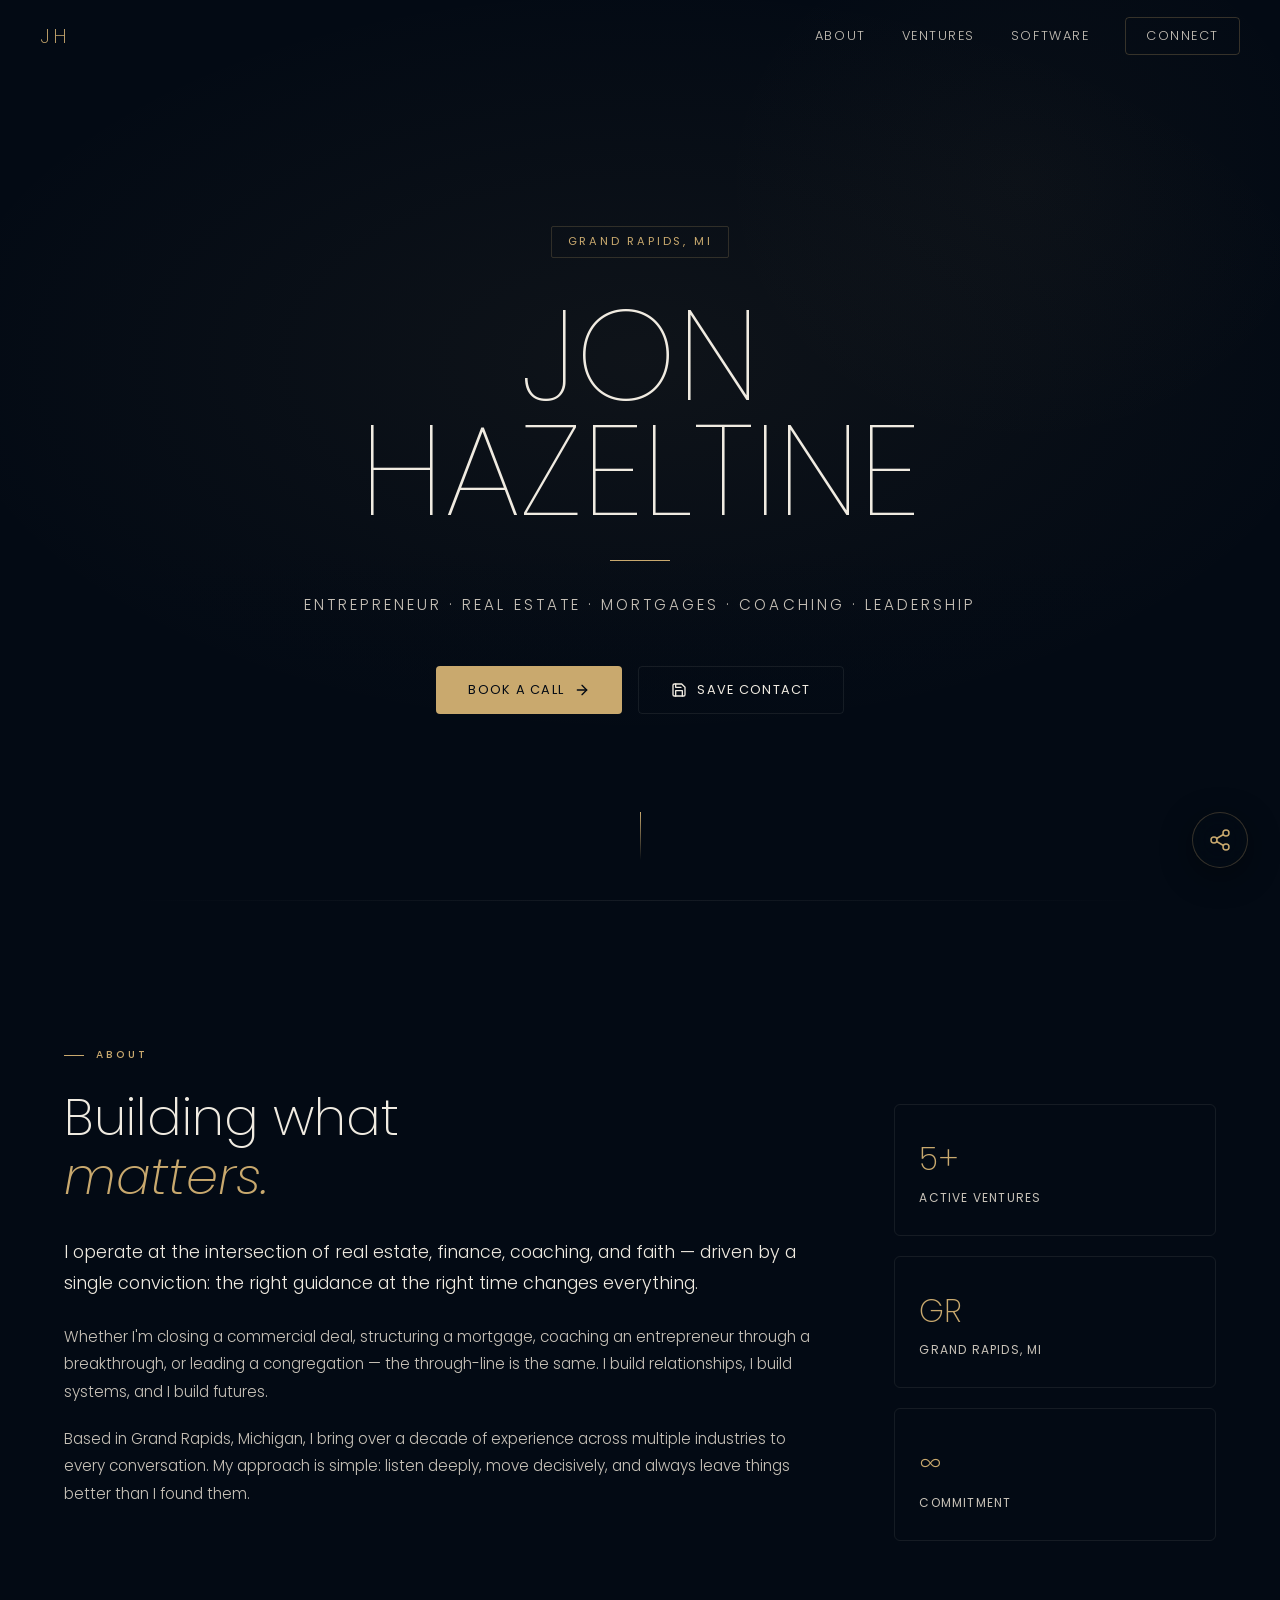
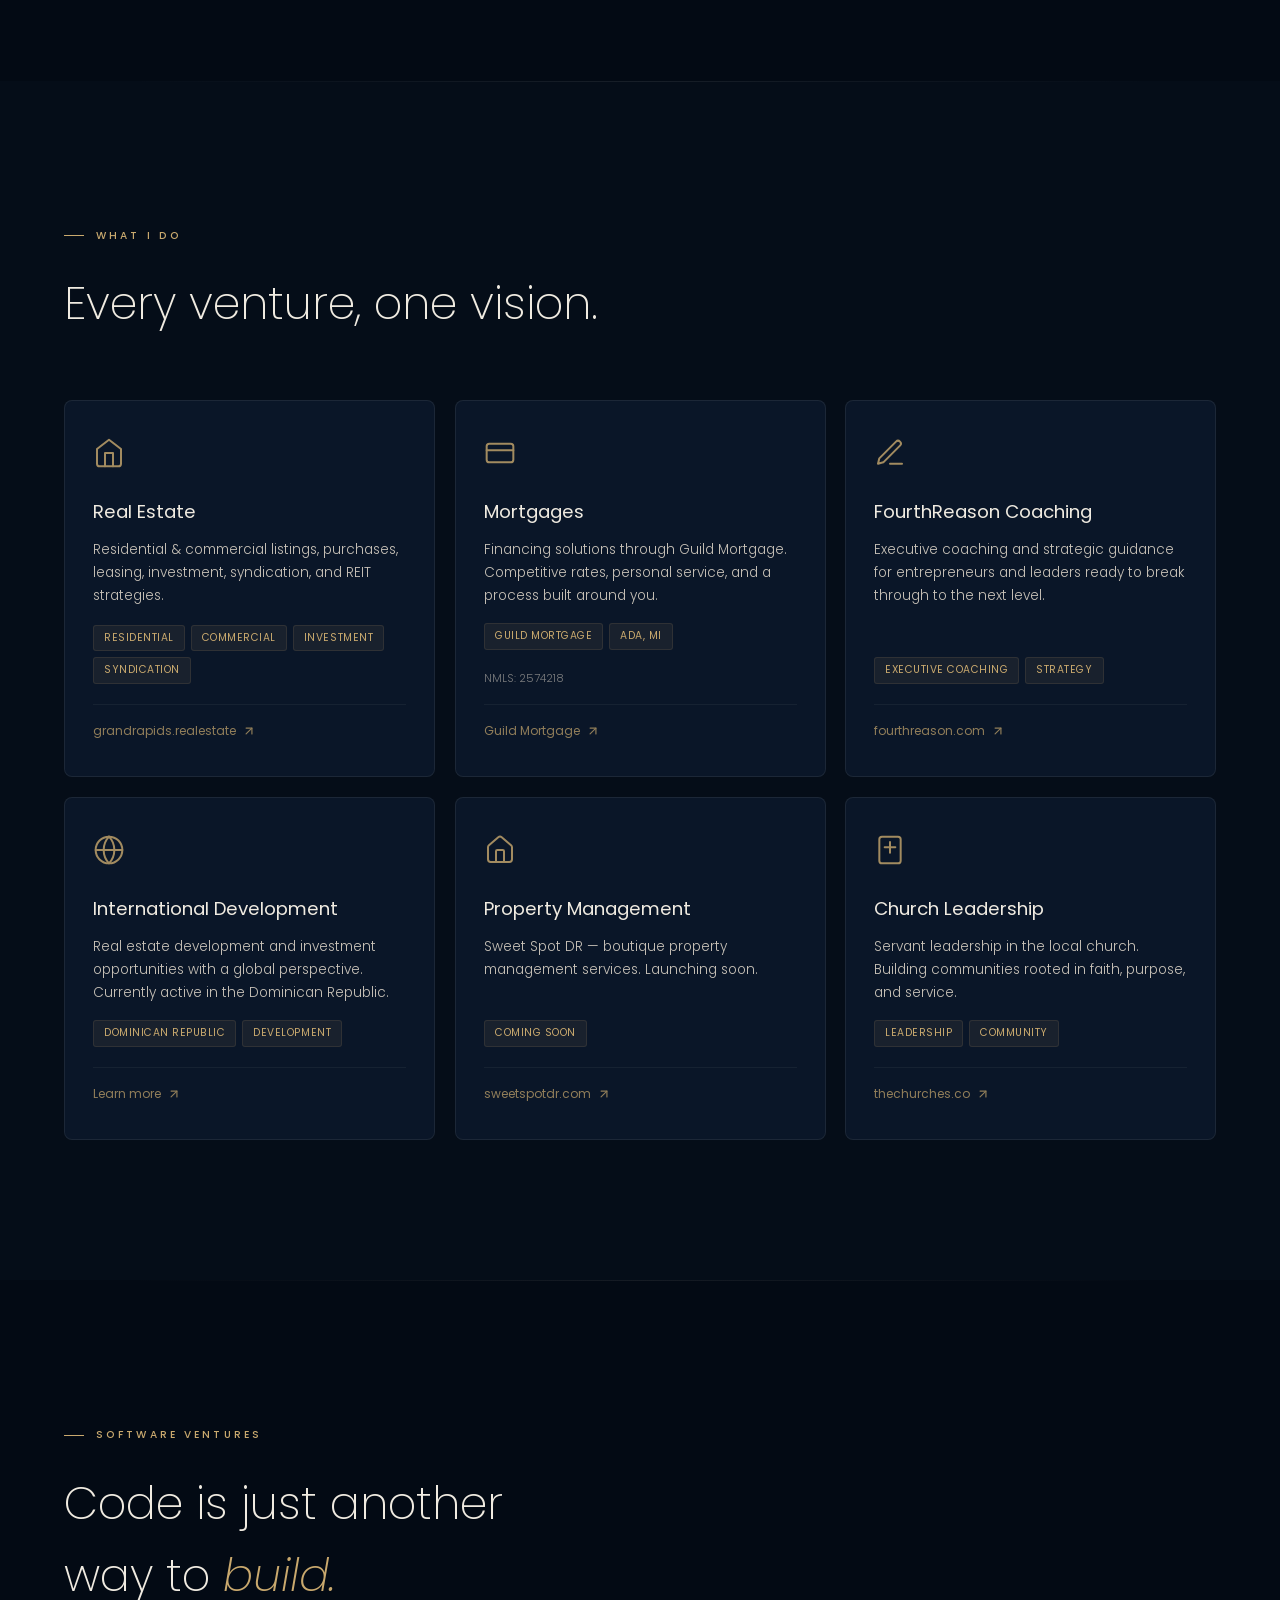
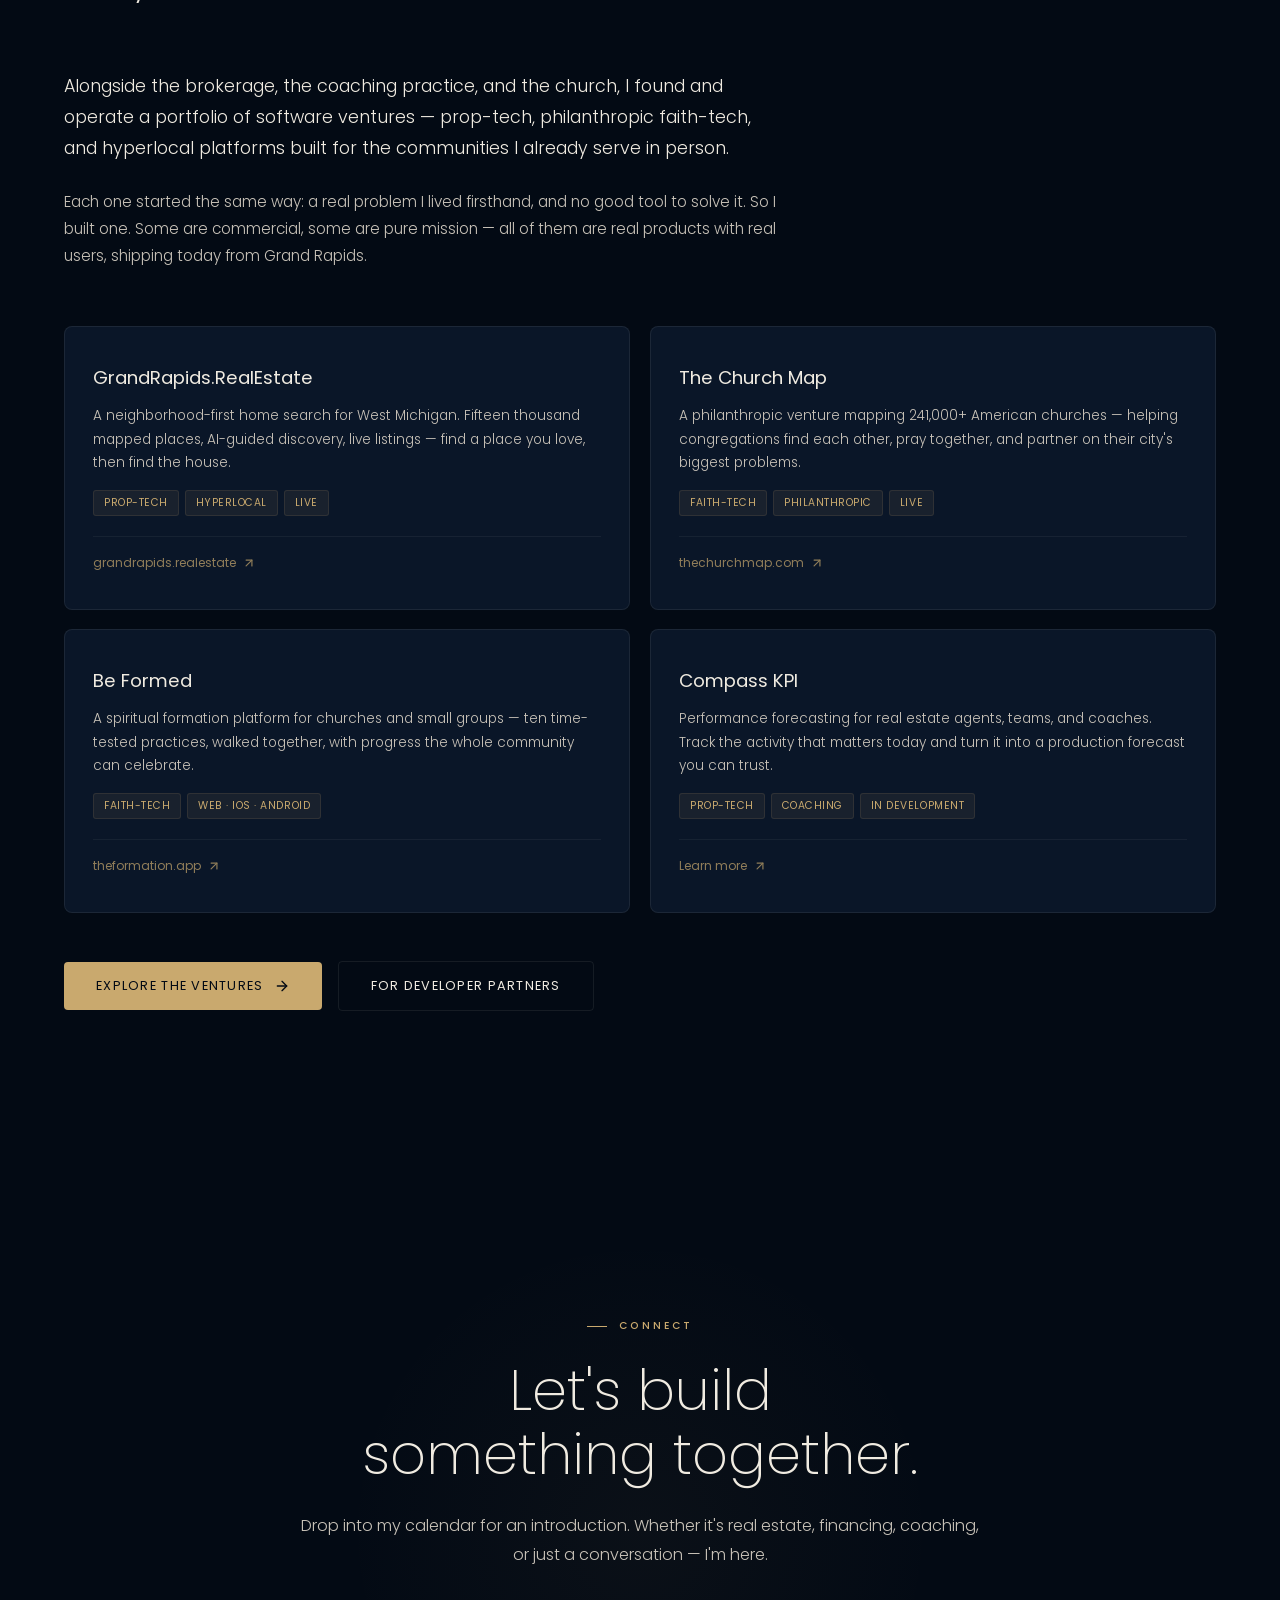
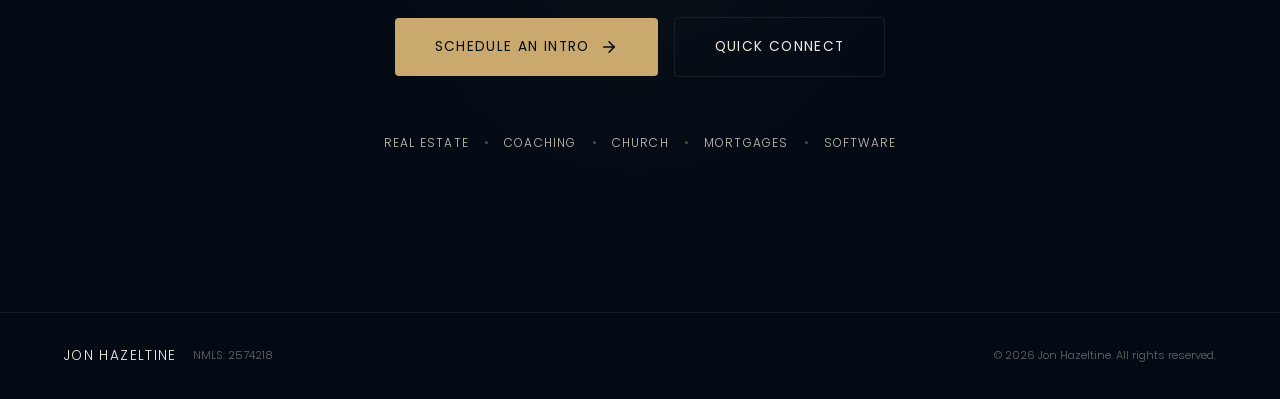
==== commit 6b51e502: "feat: software ventures section + portfolio and developer-partner pages - New Software Ventures sect" ====
--- a/index.html
+++ b/index.html
@@ -4,15 +4,13 @@
   <meta charset="UTF-8">
   <meta name="viewport" content="width=device-width, initial-scale=1.0">
   <title>Jon Hazeltine — Entrepreneur. Builder. Leader.</title>
-  <meta name="description" content="Jon Hazeltine — 25 years in West Michigan helping people find life, hope, and joy in the places they call home. Real estate, lending, coaching, and church leadership.">
+  <meta name="description" content="Jon Hazeltine — Entrepreneur, Real Estate Professional, Mortgage Broker, Coach, and Church Leader based in Grand Rapids, MI. Connect with Jon.">
   <meta property="og:title" content="Jon Hazeltine — Entrepreneur. Builder. Leader.">
-  <meta property="og:description" content="25 years in West Michigan. Real estate, lending, coaching, and church leadership. Find a place you love.">
+  <meta property="og:description" content="Real Estate. Mortgages. Coaching. Leadership. One mission — building what matters.">
   <meta property="og:type" content="website">
-  <meta property="og:image" content="headshot.png">
   <meta name="twitter:card" content="summary_large_image">
   <meta name="twitter:title" content="Jon Hazeltine — Entrepreneur. Builder. Leader.">
-  <meta name="twitter:description" content="25 years in West Michigan. Real estate, lending, coaching, and church leadership. Find a place you love.">
-  <meta name="twitter:image" content="headshot.png">
+  <meta name="twitter:description" content="Real Estate. Mortgages. Coaching. Leadership. One mission — building what matters.">
   <link rel="preconnect" href="https://fonts.googleapis.com">
   <link rel="preconnect" href="https://fonts.gstatic.com" crossorigin>
   <link href="https://fonts.googleapis.com/css2?family=Poppins:wght@100;200;300;400;500;600;700&display=swap" rel="stylesheet">
@@ -29,6 +27,7 @@
       <div class="nav-links">
         <a href="#about">About</a>
         <a href="#ventures">Ventures</a>
+        <a href="#software">Software</a>
         <a href="#connect" class="nav-cta">Connect</a>
       </div>
       <button class="nav-toggle" id="navToggle" aria-label="Toggle menu">
@@ -39,6 +38,7 @@
     <div class="nav-mobile" id="navMobile">
       <a href="#about">About</a>
       <a href="#ventures">Ventures</a>
+      <a href="#software">Software</a>
       <a href="#connect">Connect</a>
     </div>
   </nav>
@@ -56,10 +56,10 @@
       </h1>
       <div class="hero-rule" data-animate="scale-x" data-delay="300"></div>
       <p class="hero-tagline" data-animate="fade-up" data-delay="400">
-        Entrepreneur &middot; Real Estate &middot; Lending &middot; Coaching &middot; Leadership
+        Entrepreneur &middot; Real Estate &middot; Mortgages &middot; Coaching &middot; Leadership
       </p>
       <div class="hero-actions" data-animate="fade-up" data-delay="600">
-        <a href="https://calendly.com/jonhazeltine/discovery" target="_blank" rel="noopener" class="btn btn-primary">
+        <a href="https://calendly.com/jonhazeltine/quickconnect" target="_blank" rel="noopener" class="btn btn-primary">
           <span>Book a Call</span>
           <svg width="16" height="16" viewBox="0 0 24 24" fill="none" stroke="currentColor" stroke-width="2" stroke-linecap="round" stroke-linejoin="round"><path d="M5 12h14"/><path d="m12 5 7 7-7 7"/></svg>
         </a>
@@ -80,44 +80,34 @@
       <div class="section-label" data-animate="fade-up">About</div>
       <div class="about-grid">
         <div class="about-text" data-animate="fade-up" data-delay="100">
-          <h2 class="about-heading">Life, hope, and joy<br>in the places we<br><em>call home.</em></h2>
+          <h2 class="about-heading">Building what<br><em>matters.</em></h2>
           <p class="about-lead">
-            For 25 years I've lived, built, and led in West Michigan &mdash; helping people find life, hope, and joy
-            in the places they call home, the work they do, and the communities they belong to.
+            I operate at the intersection of real estate, finance, coaching, and faith — driven by a single conviction:
+            the right guidance at the right time changes everything.
           </p>
           <p class="about-body">
-            My work threads love, life, and joy through leadership &mdash; and out into real estate, lending,
-            coaching, and the local church. Different disciplines, one common denominator: people.
+            Whether I'm closing a commercial deal, structuring a mortgage, coaching an entrepreneur
+            through a breakthrough, or leading a congregation — the through-line is the same.
+            I build relationships, I build systems, and I build futures.
           </p>
           <p class="about-body">
-            I'm the founder and broker of Grand Rapids Real Estate Co., a licensed mortgage broker with
-            Guild Mortgage, Michigan broker of record for AARE, and on the strategy team for Redemptive Real Estate.
-            Internationally, I partner with Mission of Hope across Haiti and the Dominican Republic, where I also
-            hold a brokerage partnership. Closer to home, I lead from within my church and support ServeGR,
-            Plant616, and TheChurchMap.com.
+            Based in Grand Rapids, Michigan, I bring over a decade of experience across multiple
+            industries to every conversation. My approach is simple: listen deeply, move decisively,
+            and always leave things better than I found them.
           </p>
-          <p class="about-body">
-            My approach is simple: listen deeply, move decisively, and always leave a place better than I found it.
-          </p>
-        </div>
-        <div class="about-side" data-animate="fade-up" data-delay="200">
-          <figure class="about-portrait">
-            <img src="headshot.png" alt="Portrait of Jon Hazeltine" width="1080" height="720" loading="lazy">
-            <figcaption>Jon Hazeltine &mdash; Grand Rapids, MI</figcaption>
-          </figure>
-          <div class="about-stats">
-            <div class="stat-card">
-              <div class="stat-number">25+</div>
-              <div class="stat-label">Years in West Michigan</div>
-            </div>
-            <div class="stat-card">
-              <div class="stat-number">GR</div>
-              <div class="stat-label">Grand Rapids, MI</div>
-            </div>
-            <div class="stat-card">
-              <div class="stat-number">&infin;</div>
-              <div class="stat-label">Commitment</div>
-            </div>
+        </div>
+        <div class="about-stats" data-animate="fade-up" data-delay="200">
+          <div class="stat-card">
+            <div class="stat-number">5+</div>
+            <div class="stat-label">Active Ventures</div>
+          </div>
+          <div class="stat-card">
+            <div class="stat-number">GR</div>
+            <div class="stat-label">Grand Rapids, MI</div>
+          </div>
+          <div class="stat-card">
+            <div class="stat-number">&infin;</div>
+            <div class="stat-label">Commitment</div>
           </div>
         </div>
       </div>
@@ -128,7 +118,7 @@
   <section class="ventures" id="ventures">
     <div class="container">
       <div class="section-label" data-animate="fade-up">What I Do</div>
-      <h2 class="ventures-heading" data-animate="fade-up" data-delay="100">Every thread, one mission.</h2>
+      <h2 class="ventures-heading" data-animate="fade-up" data-delay="100">Every venture, one vision.</h2>
 
       <div class="ventures-grid">
         <!-- Real Estate -->
@@ -137,13 +127,13 @@
             <svg width="32" height="32" viewBox="0 0 24 24" fill="none" stroke="currentColor" stroke-width="1.5" stroke-linecap="round" stroke-linejoin="round"><path d="m3 9 9-7 9 7v11a2 2 0 0 1-2 2H5a2 2 0 0 1-2-2z"/><polyline points="9 22 9 12 15 12 15 22"/></svg>
           </div>
           <h3 class="venture-title">Real Estate</h3>
-          <p class="venture-desc">Grand Rapids Real Estate Co. &mdash; a West Michigan brokerage built around what actually matters: the neighborhood, the schools, the lake, the walk. Hyperlocal context for every place across 13 counties.</p>
+          <p class="venture-desc">Residential &amp; commercial listings, purchases, leasing, investment, syndication, and REIT strategies.</p>
           <div class="venture-services">
             <span>Residential</span>
-            <span>Hyperlocal</span>
-            <span>13 Counties</span>
-          </div>
-          <div class="venture-meta">Founder &amp; Broker &middot; 2026 Top Agent</div>
+            <span>Commercial</span>
+            <span>Investment</span>
+            <span>Syndication</span>
+          </div>
           <div class="venture-link">
             <span>grandrapids.realestate</span>
             <svg width="14" height="14" viewBox="0 0 24 24" fill="none" stroke="currentColor" stroke-width="2" stroke-linecap="round" stroke-linejoin="round"><path d="M7 17 17 7"/><path d="M7 7h10v10"/></svg>
@@ -155,8 +145,8 @@
           <div class="venture-icon">
             <svg width="32" height="32" viewBox="0 0 24 24" fill="none" stroke="currentColor" stroke-width="1.5" stroke-linecap="round" stroke-linejoin="round"><rect x="2" y="5" width="20" height="14" rx="2"/><line x1="2" y1="10" x2="22" y2="10"/></svg>
           </div>
-          <h3 class="venture-title">Lending</h3>
-          <p class="venture-desc">Licensed mortgage broker with Guild Mortgage. Pre-approval, home search, and closing financing run through one team &mdash; no handoffs.</p>
+          <h3 class="venture-title">Mortgages</h3>
+          <p class="venture-desc">Financing solutions through Guild Mortgage. Competitive rates, personal service, and a process built around you.</p>
           <div class="venture-services">
             <span>Guild Mortgage</span>
             <span>Ada, MI</span>
@@ -173,8 +163,8 @@
           <div class="venture-icon">
             <svg width="32" height="32" viewBox="0 0 24 24" fill="none" stroke="currentColor" stroke-width="1.5" stroke-linecap="round" stroke-linejoin="round"><path d="M12 20h9"/><path d="M16.5 3.5a2.12 2.12 0 0 1 3 3L7 19l-4 1 1-4Z"/></svg>
           </div>
-          <h3 class="venture-title">Coaching</h3>
-          <p class="venture-desc">FourthReason &mdash; executive coaching and strategic guidance for entrepreneurs and leaders ready to break through to the next level.</p>
+          <h3 class="venture-title">FourthReason Coaching</h3>
+          <p class="venture-desc">Executive coaching and strategic guidance for entrepreneurs and leaders ready to break through to the next level.</p>
           <div class="venture-services">
             <span>Executive Coaching</span>
             <span>Strategy</span>
@@ -190,11 +180,11 @@
           <div class="venture-icon">
             <svg width="32" height="32" viewBox="0 0 24 24" fill="none" stroke="currentColor" stroke-width="1.5" stroke-linecap="round" stroke-linejoin="round"><circle cx="12" cy="12" r="10"/><path d="M12 2a14.5 14.5 0 0 0 0 20 14.5 14.5 0 0 0 0-20"/><path d="M2 12h20"/></svg>
           </div>
-          <h3 class="venture-title">International</h3>
-          <p class="venture-desc">Brokerage partnership in the Dominican Republic and ministry partnership with Mission of Hope across Haiti and the DR.</p>
+          <h3 class="venture-title">International Development</h3>
+          <p class="venture-desc">Real estate development and investment opportunities with a global perspective. Currently active in the Dominican Republic.</p>
           <div class="venture-services">
             <span>Dominican Republic</span>
-            <span>Mission of Hope</span>
+            <span>Development</span>
           </div>
           <div class="venture-link">
             <span>Learn more</span>
@@ -208,9 +198,8 @@
             <svg width="32" height="32" viewBox="0 0 24 24" fill="none" stroke="currentColor" stroke-width="1.5" stroke-linecap="round" stroke-linejoin="round"><path d="M15 21v-8a1 1 0 0 0-1-1h-4a1 1 0 0 0-1 1v8"/><path d="M3 10a2 2 0 0 1 .709-1.528l7-5.999a2 2 0 0 1 2.582 0l7 5.999A2 2 0 0 1 21 10v9a2 2 0 0 1-2 2H5a2 2 0 0 1-2-2z"/></svg>
           </div>
           <h3 class="venture-title">Property Management</h3>
-          <p class="venture-desc">Sweet Spot DR &mdash; boutique property management in the Dominican Republic. Launching soon.</p>
-          <div class="venture-services">
-            <span>Dominican Republic</span>
+          <p class="venture-desc">Sweet Spot DR — boutique property management services. Launching soon.</p>
+          <div class="venture-services">
             <span>Coming Soon</span>
           </div>
           <div class="venture-link">
@@ -224,18 +213,102 @@
           <div class="venture-icon">
             <svg width="32" height="32" viewBox="0 0 24 24" fill="none" stroke="currentColor" stroke-width="1.5" stroke-linecap="round" stroke-linejoin="round"><path d="M18 2H6a2 2 0 0 0-2 2v16a2 2 0 0 0 2 2h12a2 2 0 0 0 2-2V4a2 2 0 0 0-2-2Z"/><path d="m12 6v8"/><path d="m8 10h8"/></svg>
           </div>
-          <h3 class="venture-title">Church &amp; Community</h3>
-          <p class="venture-desc">Servant leadership in the local church, with ministry partnerships across Grand Rapids &mdash; ServeGR, Plant616, and TheChurchMap.com.</p>
+          <h3 class="venture-title">Church Leadership</h3>
+          <p class="venture-desc">Servant leadership in the local church. Building communities rooted in faith, purpose, and service.</p>
           <div class="venture-services">
             <span>Leadership</span>
-            <span>ServeGR</span>
-            <span>TheChurchMap</span>
+            <span>Community</span>
           </div>
           <div class="venture-link">
             <span>thechurches.co</span>
             <svg width="14" height="14" viewBox="0 0 24 24" fill="none" stroke="currentColor" stroke-width="2" stroke-linecap="round" stroke-linejoin="round"><path d="M7 17 17 7"/><path d="M7 7h10v10"/></svg>
           </div>
         </a>
+      </div>
+    </div>
+  </section>
+
+  <!-- Software Ventures -->
+  <section class="software" id="software">
+    <div class="container">
+      <div class="section-label" data-animate="fade-up">Software Ventures</div>
+      <h2 class="ventures-heading" data-animate="fade-up" data-delay="100">Code is just another<br>way to <em>build.</em></h2>
+      <div class="software-lede" data-animate="fade-up" data-delay="200">
+        <p class="about-lead">
+          Alongside the brokerage, the coaching practice, and the church, I found and operate
+          a portfolio of software ventures — prop-tech, philanthropic faith-tech, and hyperlocal
+          platforms built for the communities I already serve in person.
+        </p>
+        <p class="about-body">
+          Each one started the same way: a real problem I lived firsthand, and no good tool to
+          solve it. So I built one. Some are commercial, some are pure mission — all of them are
+          real products with real users, shipping today from Grand Rapids.
+        </p>
+      </div>
+
+      <div class="software-grid">
+        <a href="https://grandrapids.realestate" target="_blank" rel="noopener" class="venture-card" data-animate="fade-up" data-delay="250">
+          <h3 class="venture-title">GrandRapids.RealEstate</h3>
+          <p class="venture-desc">A neighborhood-first home search for West Michigan. Fifteen thousand mapped places, AI-guided discovery, live listings — find a place you love, then find the house.</p>
+          <div class="venture-services">
+            <span>Prop-Tech</span>
+            <span>Hyperlocal</span>
+            <span>Live</span>
+          </div>
+          <div class="venture-link">
+            <span>grandrapids.realestate</span>
+            <svg width="14" height="14" viewBox="0 0 24 24" fill="none" stroke="currentColor" stroke-width="2" stroke-linecap="round" stroke-linejoin="round"><path d="M7 17 17 7"/><path d="M7 7h10v10"/></svg>
+          </div>
+        </a>
+
+        <a href="https://thechurchmap.com" target="_blank" rel="noopener" class="venture-card" data-animate="fade-up" data-delay="300">
+          <h3 class="venture-title">The Church Map</h3>
+          <p class="venture-desc">A philanthropic venture mapping 241,000+ American churches — helping congregations find each other, pray together, and partner on their city's biggest problems.</p>
+          <div class="venture-services">
+            <span>Faith-Tech</span>
+            <span>Philanthropic</span>
+            <span>Live</span>
+          </div>
+          <div class="venture-link">
+            <span>thechurchmap.com</span>
+            <svg width="14" height="14" viewBox="0 0 24 24" fill="none" stroke="currentColor" stroke-width="2" stroke-linecap="round" stroke-linejoin="round"><path d="M7 17 17 7"/><path d="M7 7h10v10"/></svg>
+          </div>
+        </a>
+
+        <a href="https://theformation.app" target="_blank" rel="noopener" class="venture-card" data-animate="fade-up" data-delay="350">
+          <h3 class="venture-title">Be Formed</h3>
+          <p class="venture-desc">A spiritual formation platform for churches and small groups — ten time-tested practices, walked together, with progress the whole community can celebrate.</p>
+          <div class="venture-services">
+            <span>Faith-Tech</span>
+            <span>Web · iOS · Android</span>
+          </div>
+          <div class="venture-link">
+            <span>theformation.app</span>
+            <svg width="14" height="14" viewBox="0 0 24 24" fill="none" stroke="currentColor" stroke-width="2" stroke-linecap="round" stroke-linejoin="round"><path d="M7 17 17 7"/><path d="M7 7h10v10"/></svg>
+          </div>
+        </a>
+
+        <a href="software.html#compass-kpi" class="venture-card" data-animate="fade-up" data-delay="400">
+          <h3 class="venture-title">Compass KPI</h3>
+          <p class="venture-desc">Performance forecasting for real estate agents, teams, and coaches. Track the activity that matters today and turn it into a production forecast you can trust.</p>
+          <div class="venture-services">
+            <span>Prop-Tech</span>
+            <span>Coaching</span>
+            <span>In Development</span>
+          </div>
+          <div class="venture-link">
+            <span>Learn more</span>
+            <svg width="14" height="14" viewBox="0 0 24 24" fill="none" stroke="currentColor" stroke-width="2" stroke-linecap="round" stroke-linejoin="round"><path d="M7 17 17 7"/><path d="M7 7h10v10"/></svg>
+          </div>
+        </a>
+      </div>
+
+      <div class="software-actions" data-animate="fade-up" data-delay="450">
+        <a href="software.html" class="btn btn-primary">
+          <span>Explore the Ventures</span>
+          <svg width="16" height="16" viewBox="0 0 24 24" fill="none" stroke="currentColor" stroke-width="2" stroke-linecap="round" stroke-linejoin="round"><path d="M5 12h14"/><path d="m12 5 7 7-7 7"/></svg>
+        </a>
+        <a href="developers.html" class="btn btn-ghost">For Developer Partners</a>
       </div>
     </div>
   </section>
@@ -245,13 +318,14 @@
     <div class="container">
       <div class="connect-inner">
         <div class="section-label" data-animate="fade-up">Connect</div>
-        <h2 class="connect-heading" data-animate="fade-up" data-delay="100">Find a place<br>you love.</h2>
-        <p class="connect-sub" data-animate="fade-up" data-delay="200">Drop into my calendar. Whether it's a coaching conversation, a home search, financing, a church question, or just coffee &mdash; I'm here.</p>
+        <h2 class="connect-heading" data-animate="fade-up" data-delay="100">Let's build<br>something together.</h2>
+        <p class="connect-sub" data-animate="fade-up" data-delay="200">Drop into my calendar for an introduction. Whether it's real estate, financing, coaching, or just a conversation — I'm here.</p>
         <div class="connect-buttons" data-animate="fade-up" data-delay="300">
-          <a href="https://calendly.com/jonhazeltine/discovery" target="_blank" rel="noopener" class="btn btn-primary btn-lg">
-            <span>Schedule a Discovery Call</span>
+          <a href="https://calendly.com/jonhazeltine/intro" target="_blank" rel="noopener" class="btn btn-primary btn-lg">
+            <span>Schedule an Intro</span>
             <svg width="18" height="18" viewBox="0 0 24 24" fill="none" stroke="currentColor" stroke-width="2" stroke-linecap="round" stroke-linejoin="round"><path d="M5 12h14"/><path d="m12 5 7 7-7 7"/></svg>
           </a>
+          <a href="https://calendly.com/jonhazeltine/quickconnect" target="_blank" rel="noopener" class="btn btn-ghost btn-lg">Quick Connect</a>
         </div>
         <div class="connect-links" data-animate="fade-up" data-delay="400">
           <a href="https://grandrapids.realestate" target="_blank" rel="noopener">Real Estate</a>
@@ -260,7 +334,9 @@
           <span class="connect-dot"></span>
           <a href="https://www.thechurches.co" target="_blank" rel="noopener">Church</a>
           <span class="connect-dot"></span>
-          <a href="https://branches.guildmortgage.com/mi/ada/jon-hazeltine-539-umjh.html" target="_blank" rel="noopener">Lending</a>
+          <a href="https://branches.guildmortgage.com/mi/ada/jon-hazeltine-539-umjh.html" target="_blank" rel="noopener">Mortgages</a>
+          <span class="connect-dot"></span>
+          <a href="software.html">Software</a>
         </div>
       </div>
     </div>
--- a/styles.css
+++ b/styles.css
@@ -452,68 +452,11 @@
   margin-bottom: 20px;
 }
 
-.about-side {
-  display: flex;
-  flex-direction: column;
-  gap: 28px;
-  padding-top: 16px;
-}
-
-.about-portrait {
-  margin: 0;
-  position: relative;
-  border-radius: 8px;
-  overflow: hidden;
-  border: 1px solid var(--border);
-  background: var(--bg-dark);
-  transition: border-color 0.4s var(--ease), transform 0.6s var(--ease);
-}
-
-.about-portrait::after {
-  content: '';
-  position: absolute;
-  inset: 0;
-  pointer-events: none;
-  background: linear-gradient(180deg, transparent 55%, rgba(3, 10, 20, 0.55) 100%);
-}
-
-.about-portrait img {
-  display: block;
-  width: 100%;
-  height: auto;
-  aspect-ratio: 4 / 5;
-  object-fit: cover;
-  object-position: center 30%;
-  filter: contrast(1.02) brightness(0.98);
-  transition: transform 0.8s var(--ease);
-}
-
-.about-portrait:hover {
-  border-color: var(--border-hover);
-}
-
-.about-portrait:hover img {
-  transform: scale(1.03);
-}
-
-.about-portrait figcaption {
-  position: absolute;
-  left: 0;
-  right: 0;
-  bottom: 0;
-  z-index: 1;
-  padding: 16px 20px;
-  font-size: 0.7rem;
-  font-weight: 400;
-  letter-spacing: 0.18em;
-  text-transform: uppercase;
-  color: var(--cream);
-}
-
 .about-stats {
   display: flex;
   flex-direction: column;
   gap: 20px;
+  padding-top: 16px;
 }
 
 .stat-card {
@@ -860,22 +803,7 @@
     gap: 48px;
   }
 
-  .about-side {
-    flex-direction: row;
-    align-items: flex-start;
-    gap: 32px;
-  }
-
-  .about-portrait {
-    flex: 0 0 280px;
-  }
-
-  .about-portrait img {
-    aspect-ratio: 4 / 5;
-  }
-
   .about-stats {
-    flex: 1;
     flex-direction: row;
     gap: 16px;
   }
@@ -910,18 +838,6 @@
 
   .about {
     padding: 100px 0;
-  }
-
-  .about-side {
-    flex-direction: column;
-    gap: 24px;
-  }
-
-  .about-portrait {
-    flex: none;
-    width: 100%;
-    max-width: 360px;
-    margin: 0 auto;
   }
 
   .about-stats {
@@ -1288,3 +1204,304 @@
   from { opacity: 0; }
   to { opacity: 1; }
 }
+
+/* ============================================
+   Software Ventures (homepage section)
+   ============================================ */
+
+.software {
+  padding: 140px 0;
+  position: relative;
+}
+
+.software::before {
+  content: '';
+  position: absolute;
+  top: 0;
+  left: 50%;
+  transform: translateX(-50%);
+  width: 80%;
+  height: 1px;
+  background: linear-gradient(to right, transparent, var(--border), transparent);
+}
+
+.software .ventures-heading em {
+  font-style: italic;
+  color: var(--gold);
+}
+
+.software-lede {
+  max-width: 720px;
+  margin-bottom: 56px;
+}
+
+.software-grid {
+  display: grid;
+  grid-template-columns: repeat(2, 1fr);
+  gap: 20px;
+  margin-bottom: 48px;
+}
+
+.software-actions {
+  display: flex;
+  align-items: center;
+  gap: 16px;
+  flex-wrap: wrap;
+}
+
+/* ============================================
+   Subpages (software.html / developers.html)
+   ============================================ */
+
+.subpage-hero {
+  padding: 200px 0 90px;
+  position: relative;
+  background:
+    radial-gradient(ellipse 70% 60% at 50% 0%, rgba(201, 169, 110, 0.06) 0%, transparent 70%),
+    var(--bg-deep);
+}
+
+.subpage-title {
+  font-size: clamp(2.4rem, 6vw, 4rem);
+  font-weight: 100;
+  line-height: 1.05;
+  color: var(--cream);
+  margin-bottom: 28px;
+}
+
+.subpage-title em {
+  font-style: italic;
+  font-weight: 200;
+  color: var(--gold);
+}
+
+.subpage-sub {
+  font-size: 1rem;
+  font-weight: 300;
+  line-height: 1.8;
+  color: var(--cream-muted);
+  max-width: 720px;
+  margin-bottom: 40px;
+}
+
+.subpage-actions {
+  display: flex;
+  gap: 16px;
+  flex-wrap: wrap;
+}
+
+/* Project blocks */
+
+.project {
+  padding: 90px 0;
+  border-top: 1px solid var(--border);
+}
+
+.project-grid {
+  display: grid;
+  grid-template-columns: 1.3fr 0.7fr;
+  gap: 64px;
+  align-items: start;
+}
+
+.project-title {
+  font-size: clamp(1.7rem, 3.2vw, 2.5rem);
+  font-weight: 200;
+  line-height: 1.2;
+  color: var(--cream);
+  margin-bottom: 10px;
+}
+
+.project-alt {
+  font-size: 0.6em;
+  font-weight: 300;
+  color: var(--cream-muted);
+  white-space: nowrap;
+}
+
+.project-tagline {
+  font-size: 1.05rem;
+  font-weight: 300;
+  font-style: italic;
+  color: var(--gold);
+  margin-bottom: 24px;
+}
+
+.project-text .venture-services {
+  margin-top: 8px;
+  margin-bottom: 0;
+}
+
+.project-side {
+  position: sticky;
+  top: 100px;
+}
+
+.project-visit {
+  width: 100%;
+  justify-content: center;
+  margin-top: 16px;
+}
+
+/* Fact cards */
+
+.facts-card {
+  padding: 28px 24px;
+  background: var(--bg-card);
+  border: 1px solid var(--border);
+  border-radius: 8px;
+  transition: border-color 0.4s var(--ease);
+}
+
+.facts-card:hover {
+  border-color: var(--border-hover);
+}
+
+.facts-title {
+  font-size: 0.65rem;
+  font-weight: 500;
+  letter-spacing: 0.25em;
+  text-transform: uppercase;
+  color: var(--gold);
+  margin-bottom: 16px;
+}
+
+.facts-list {
+  list-style: none;
+}
+
+.facts-list li {
+  display: flex;
+  align-items: baseline;
+  justify-content: space-between;
+  gap: 16px;
+  padding: 10px 0;
+  border-bottom: 1px solid var(--border);
+  font-size: 0.78rem;
+  font-weight: 300;
+  color: var(--cream-muted);
+}
+
+.facts-list li:last-child {
+  border-bottom: none;
+  padding-bottom: 0;
+}
+
+.facts-list strong {
+  font-weight: 400;
+  color: var(--cream);
+  text-align: right;
+}
+
+/* Feature bullets */
+
+.feature-list {
+  list-style: none;
+  margin: 8px 0 24px;
+}
+
+.feature-list li {
+  position: relative;
+  padding: 10px 0 10px 26px;
+  font-size: 0.9rem;
+  font-weight: 300;
+  line-height: 1.7;
+  color: var(--cream-muted);
+}
+
+.feature-list li::before {
+  content: '';
+  position: absolute;
+  left: 0;
+  top: 1.15em;
+  width: 12px;
+  height: 1px;
+  background: var(--gold);
+}
+
+.feature-list strong {
+  font-weight: 400;
+  color: var(--cream);
+}
+
+/* Spec cards (developer page) */
+
+.spec-grid {
+  display: grid;
+  grid-template-columns: repeat(2, 1fr);
+  gap: 16px;
+  margin: 28px 0;
+}
+
+.spec-card {
+  padding: 22px 20px;
+  background: var(--bg-card);
+  border: 1px solid var(--border);
+  border-radius: 8px;
+  transition: border-color 0.4s var(--ease);
+}
+
+.spec-card:hover {
+  border-color: var(--border-hover);
+}
+
+.spec-label {
+  font-size: 0.62rem;
+  font-weight: 500;
+  letter-spacing: 0.22em;
+  text-transform: uppercase;
+  color: var(--gold);
+  margin-bottom: 10px;
+}
+
+.spec-value {
+  font-size: 0.84rem;
+  font-weight: 300;
+  line-height: 1.7;
+  color: var(--cream-muted);
+}
+
+/* Subpage responsive */
+
+@media (max-width: 1024px) {
+  .project-grid {
+    grid-template-columns: 1fr;
+    gap: 40px;
+  }
+
+  .project-side {
+    position: static;
+    max-width: 480px;
+  }
+}
+
+@media (max-width: 768px) {
+  .software {
+    padding: 100px 0;
+  }
+
+  .software-grid {
+    grid-template-columns: 1fr;
+    gap: 16px;
+  }
+
+  .subpage-hero {
+    padding: 150px 0 60px;
+  }
+
+  .project {
+    padding: 64px 0;
+  }
+
+  .spec-grid {
+    grid-template-columns: 1fr;
+  }
+}
+
+@media (max-width: 480px) {
+  .software-actions .btn,
+  .subpage-actions .btn {
+    width: 100%;
+    justify-content: center;
+  }
+}
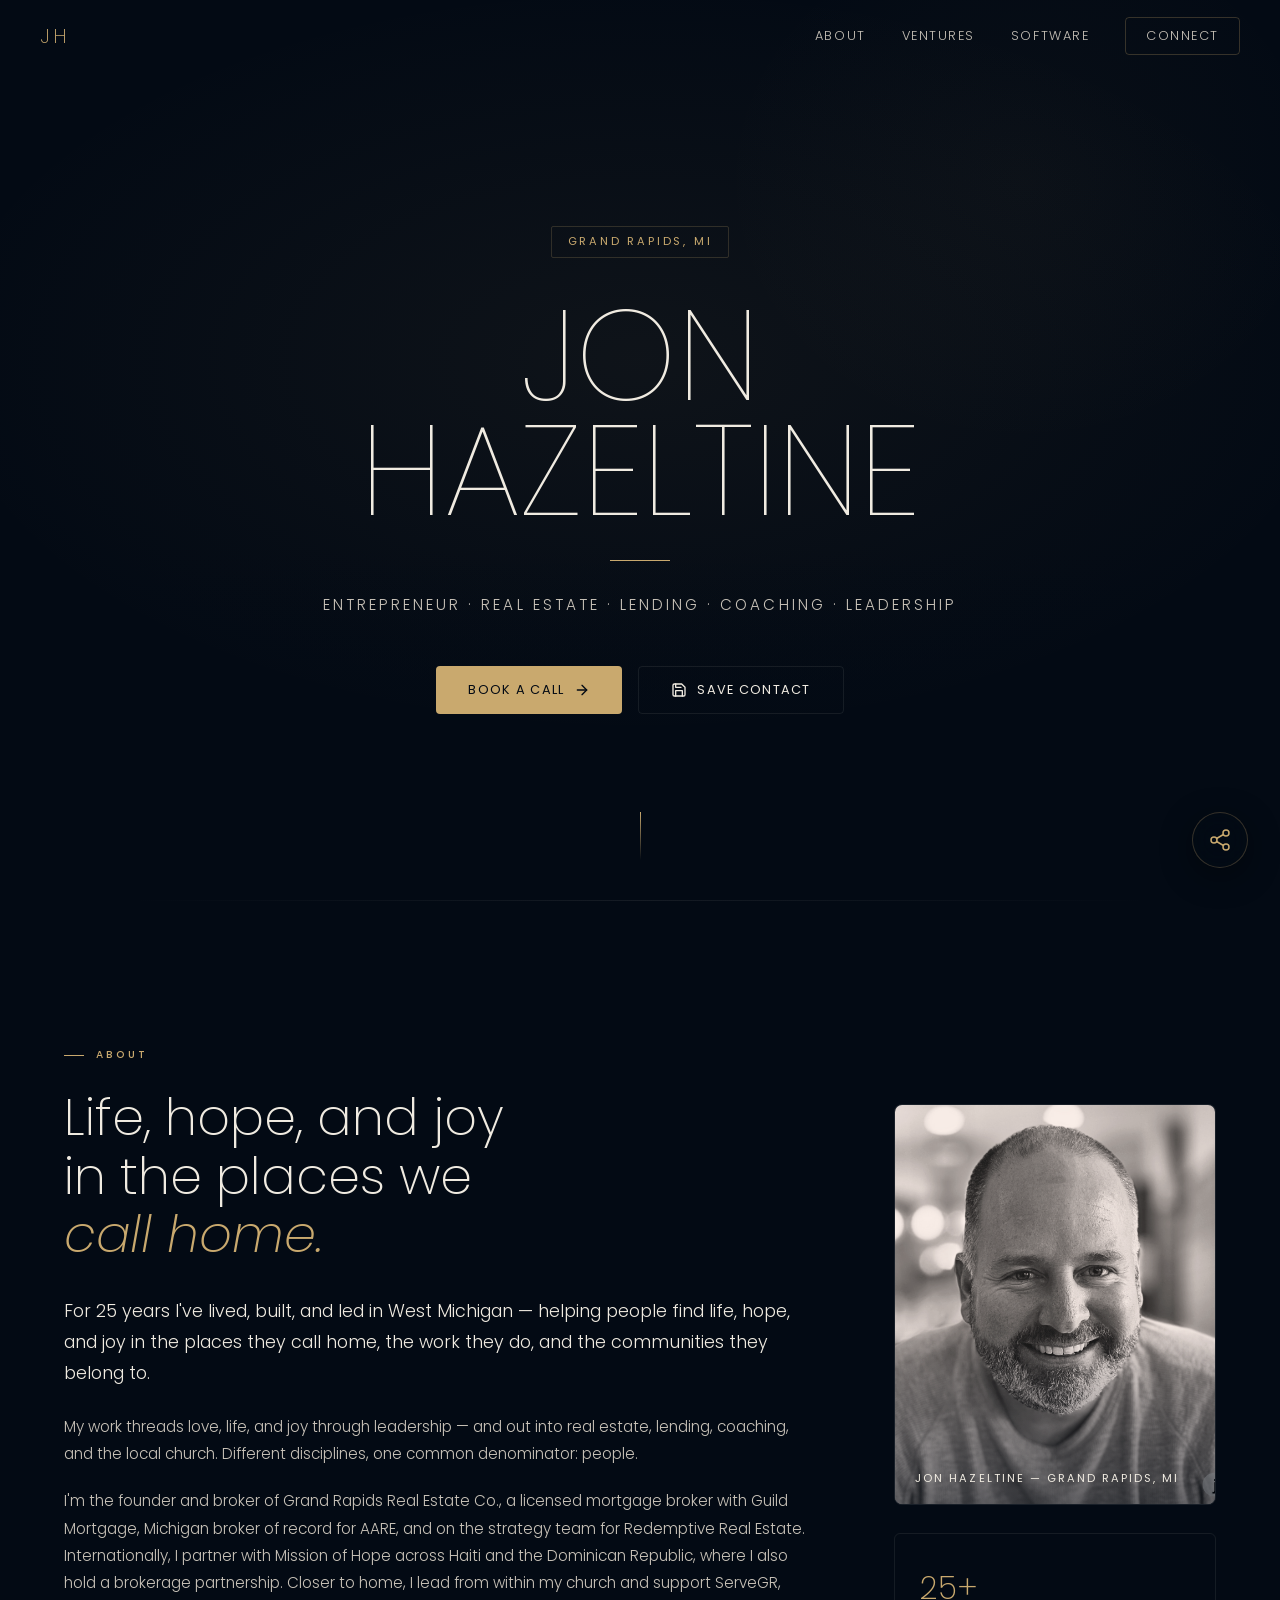
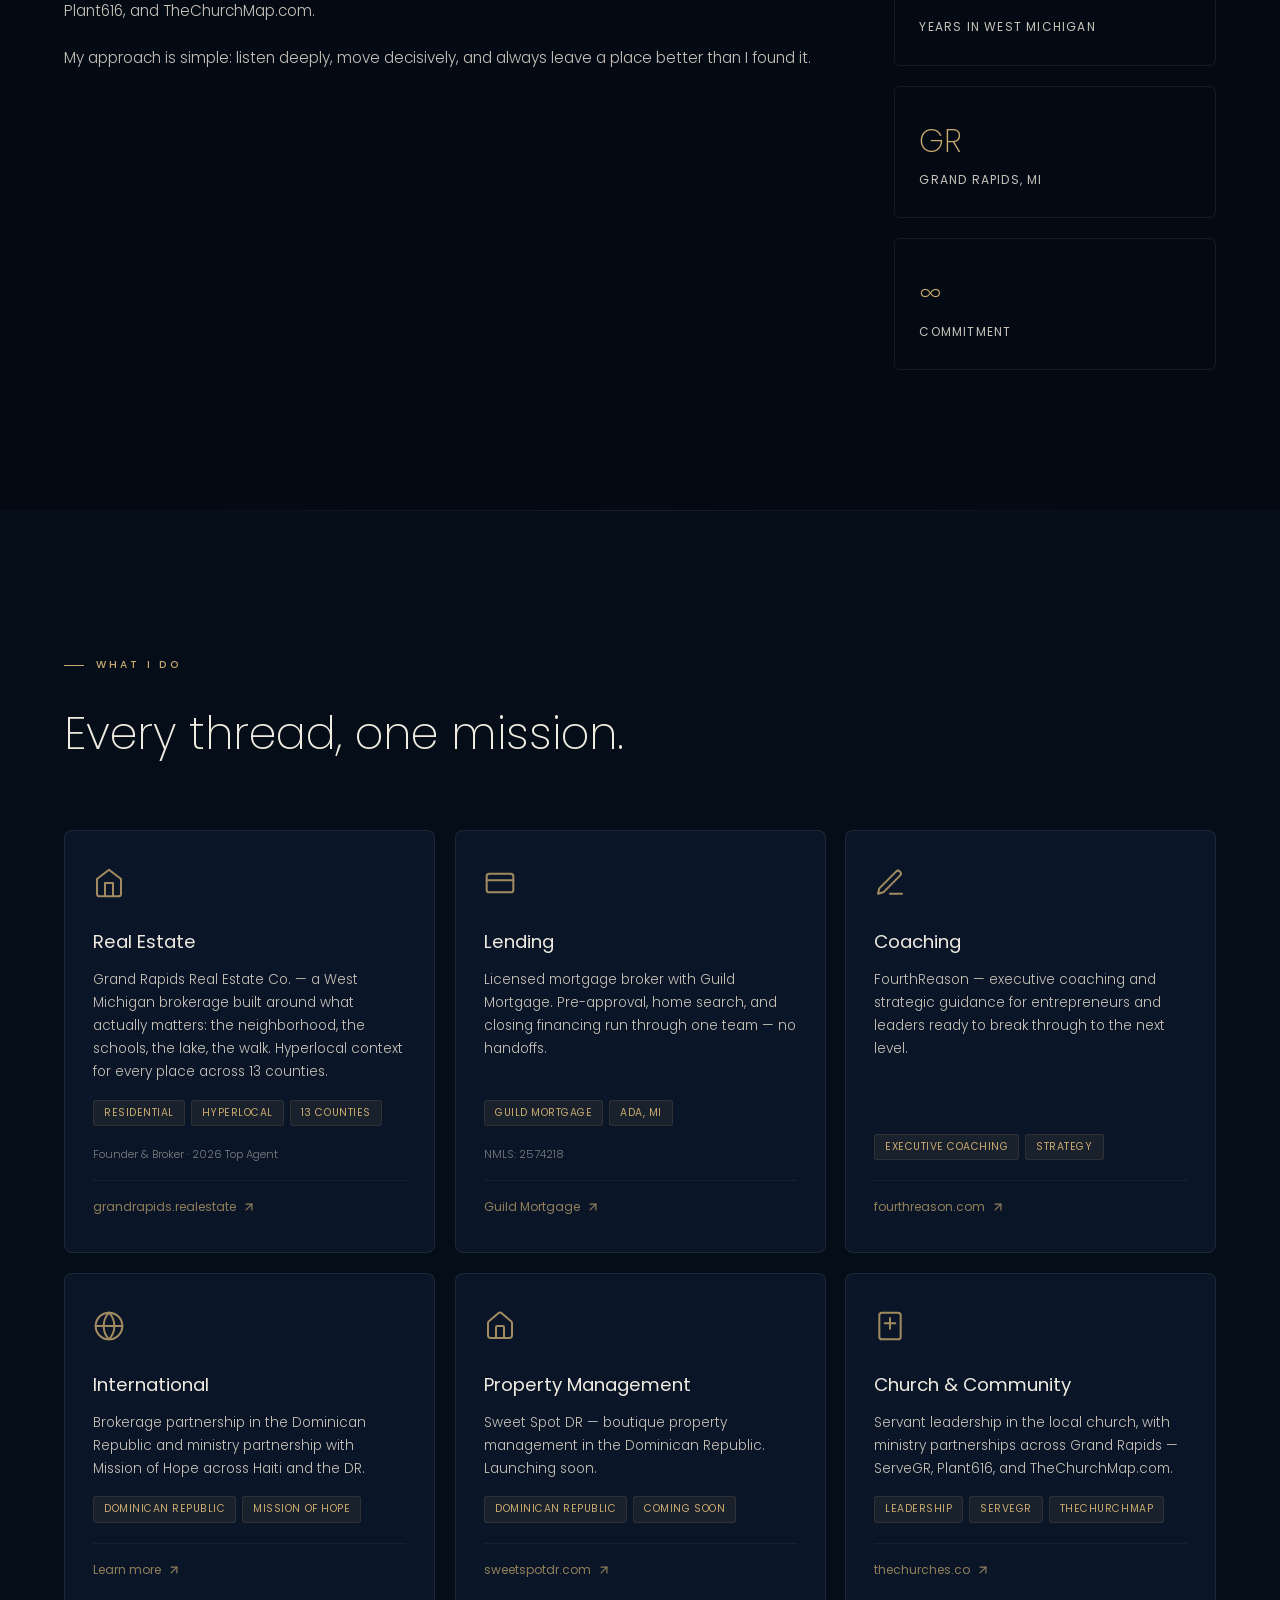
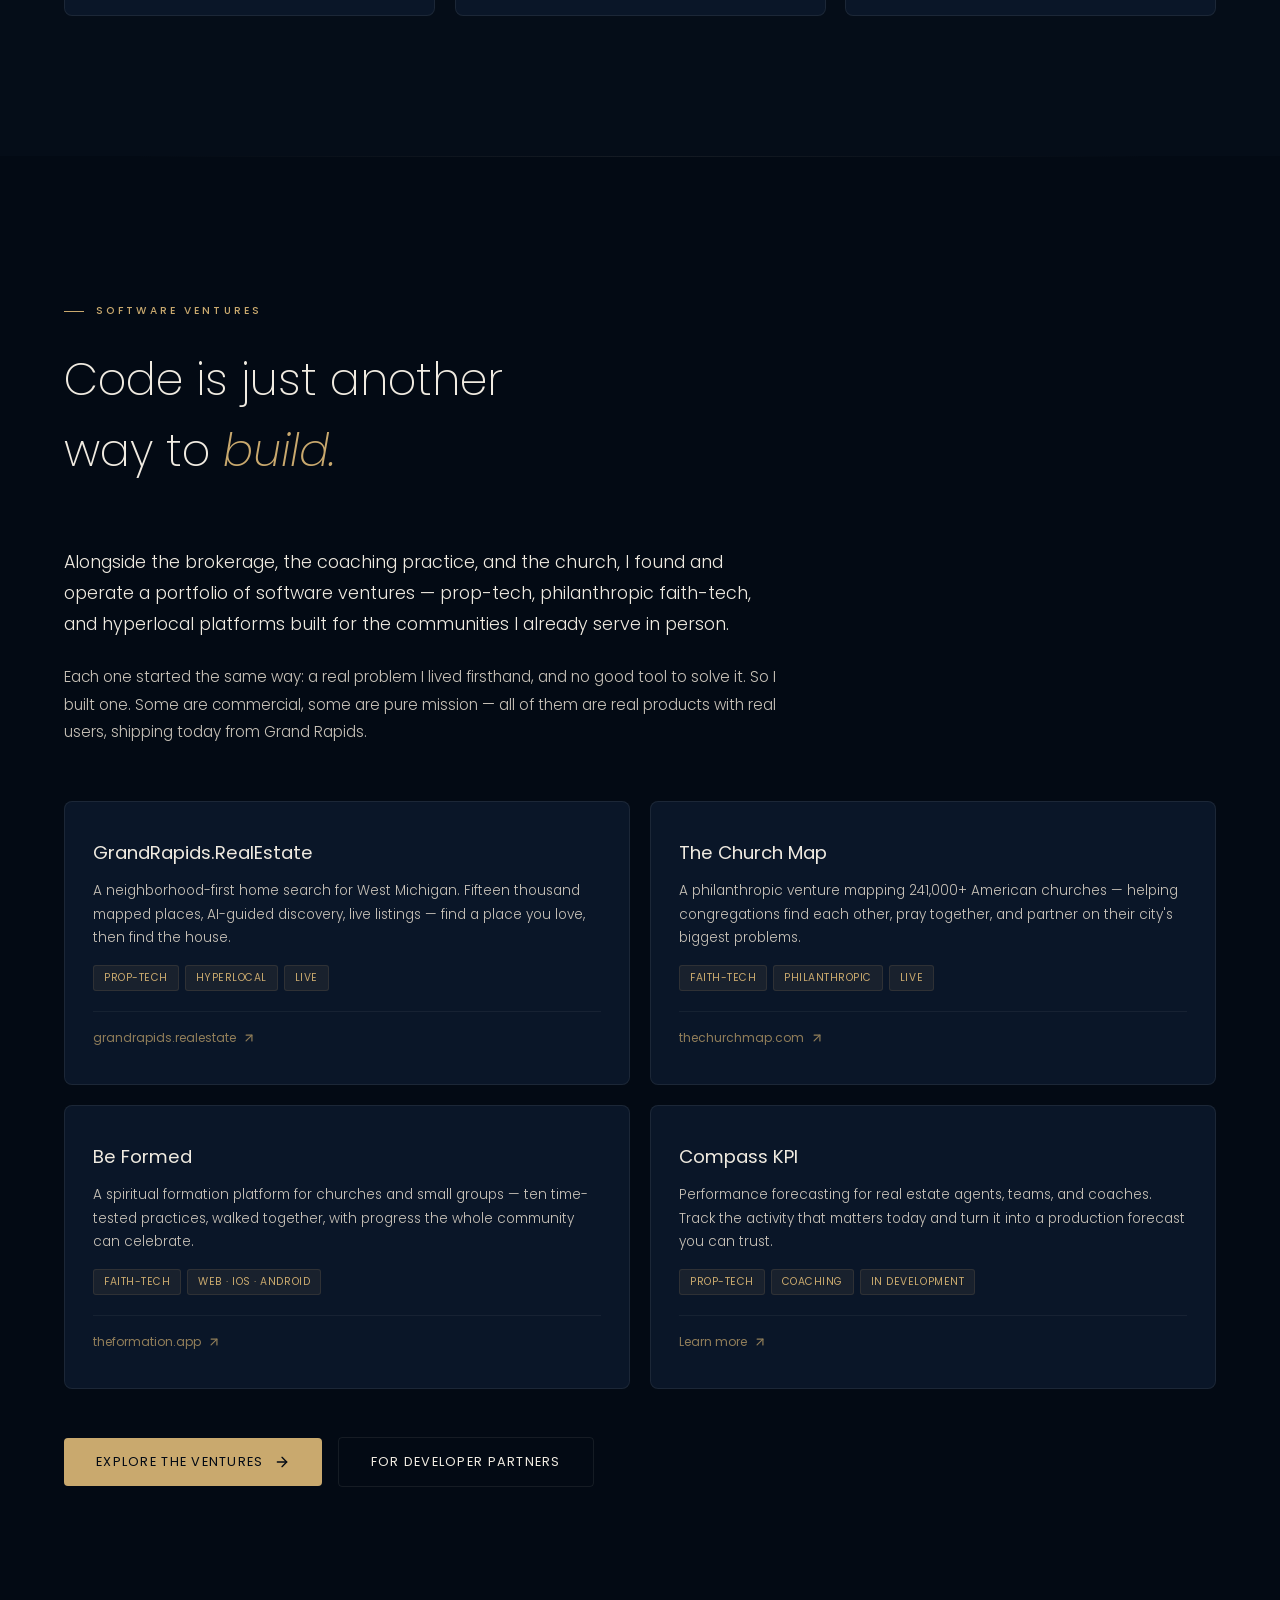
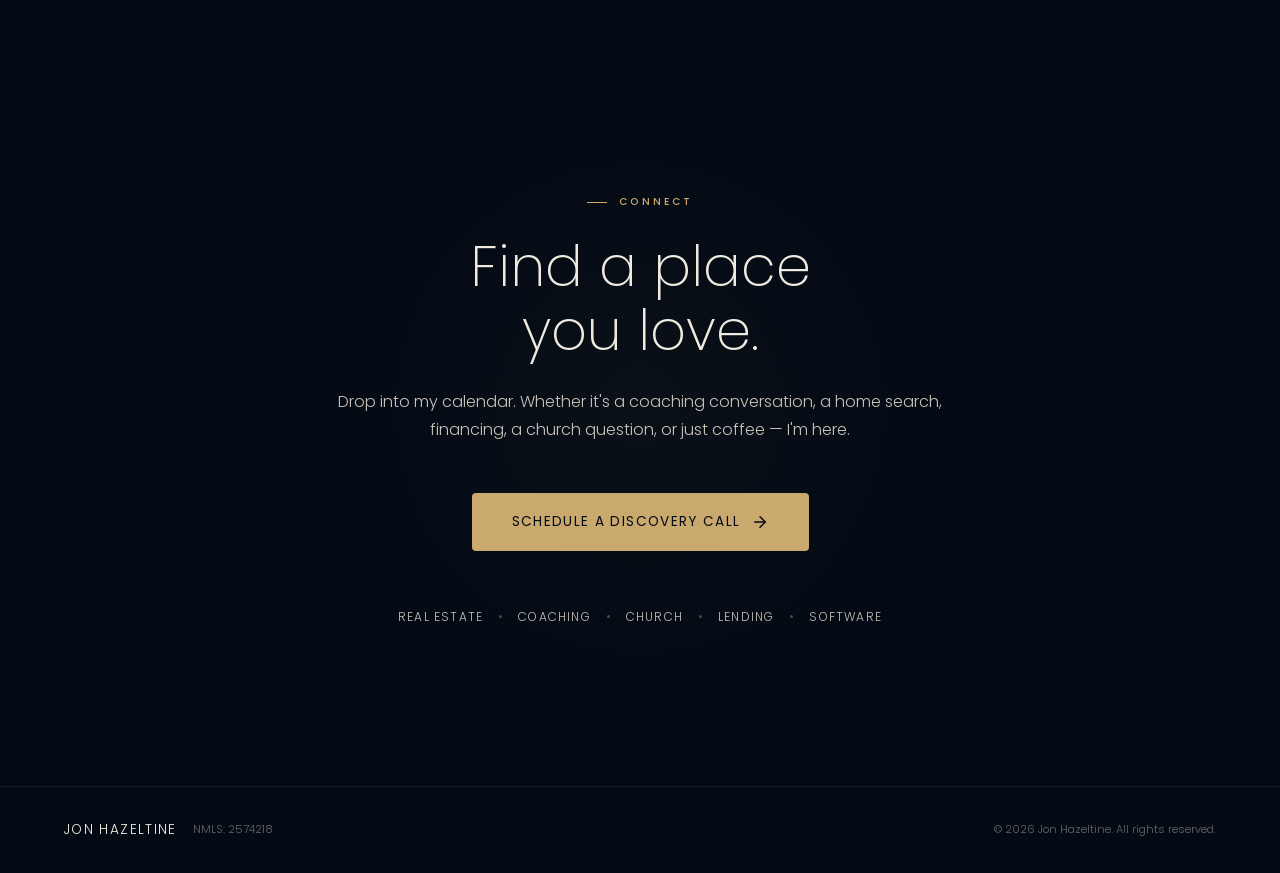
==== commit 50836c11: "feat: software ventures section + portfolio and developer-partner pages (#1) - New Software Ventures" ====
--- a/index.html
+++ b/index.html
@@ -4,13 +4,15 @@
   <meta charset="UTF-8">
   <meta name="viewport" content="width=device-width, initial-scale=1.0">
   <title>Jon Hazeltine — Entrepreneur. Builder. Leader.</title>
-  <meta name="description" content="Jon Hazeltine — Entrepreneur, Real Estate Professional, Mortgage Broker, Coach, and Church Leader based in Grand Rapids, MI. Connect with Jon.">
+  <meta name="description" content="Jon Hazeltine — 25 years in West Michigan helping people find life, hope, and joy in the places they call home. Real estate, lending, coaching, and church leadership.">
   <meta property="og:title" content="Jon Hazeltine — Entrepreneur. Builder. Leader.">
-  <meta property="og:description" content="Real Estate. Mortgages. Coaching. Leadership. One mission — building what matters.">
+  <meta property="og:description" content="25 years in West Michigan. Real estate, lending, coaching, and church leadership. Find a place you love.">
   <meta property="og:type" content="website">
+  <meta property="og:image" content="headshot.png">
   <meta name="twitter:card" content="summary_large_image">
   <meta name="twitter:title" content="Jon Hazeltine — Entrepreneur. Builder. Leader.">
-  <meta name="twitter:description" content="Real Estate. Mortgages. Coaching. Leadership. One mission — building what matters.">
+  <meta name="twitter:description" content="25 years in West Michigan. Real estate, lending, coaching, and church leadership. Find a place you love.">
+  <meta name="twitter:image" content="headshot.png">
   <link rel="preconnect" href="https://fonts.googleapis.com">
   <link rel="preconnect" href="https://fonts.gstatic.com" crossorigin>
   <link href="https://fonts.googleapis.com/css2?family=Poppins:wght@100;200;300;400;500;600;700&display=swap" rel="stylesheet">
@@ -56,10 +58,10 @@
       </h1>
       <div class="hero-rule" data-animate="scale-x" data-delay="300"></div>
       <p class="hero-tagline" data-animate="fade-up" data-delay="400">
-        Entrepreneur &middot; Real Estate &middot; Mortgages &middot; Coaching &middot; Leadership
+        Entrepreneur &middot; Real Estate &middot; Lending &middot; Coaching &middot; Leadership
       </p>
       <div class="hero-actions" data-animate="fade-up" data-delay="600">
-        <a href="https://calendly.com/jonhazeltine/quickconnect" target="_blank" rel="noopener" class="btn btn-primary">
+        <a href="https://calendly.com/jonhazeltine/discovery" target="_blank" rel="noopener" class="btn btn-primary">
           <span>Book a Call</span>
           <svg width="16" height="16" viewBox="0 0 24 24" fill="none" stroke="currentColor" stroke-width="2" stroke-linecap="round" stroke-linejoin="round"><path d="M5 12h14"/><path d="m12 5 7 7-7 7"/></svg>
         </a>
@@ -80,34 +82,44 @@
       <div class="section-label" data-animate="fade-up">About</div>
       <div class="about-grid">
         <div class="about-text" data-animate="fade-up" data-delay="100">
-          <h2 class="about-heading">Building what<br><em>matters.</em></h2>
+          <h2 class="about-heading">Life, hope, and joy<br>in the places we<br><em>call home.</em></h2>
           <p class="about-lead">
-            I operate at the intersection of real estate, finance, coaching, and faith — driven by a single conviction:
-            the right guidance at the right time changes everything.
+            For 25 years I've lived, built, and led in West Michigan &mdash; helping people find life, hope, and joy
+            in the places they call home, the work they do, and the communities they belong to.
           </p>
           <p class="about-body">
-            Whether I'm closing a commercial deal, structuring a mortgage, coaching an entrepreneur
-            through a breakthrough, or leading a congregation — the through-line is the same.
-            I build relationships, I build systems, and I build futures.
+            My work threads love, life, and joy through leadership &mdash; and out into real estate, lending,
+            coaching, and the local church. Different disciplines, one common denominator: people.
           </p>
           <p class="about-body">
-            Based in Grand Rapids, Michigan, I bring over a decade of experience across multiple
-            industries to every conversation. My approach is simple: listen deeply, move decisively,
-            and always leave things better than I found them.
+            I'm the founder and broker of Grand Rapids Real Estate Co., a licensed mortgage broker with
+            Guild Mortgage, Michigan broker of record for AARE, and on the strategy team for Redemptive Real Estate.
+            Internationally, I partner with Mission of Hope across Haiti and the Dominican Republic, where I also
+            hold a brokerage partnership. Closer to home, I lead from within my church and support ServeGR,
+            Plant616, and TheChurchMap.com.
+          </p>
+          <p class="about-body">
+            My approach is simple: listen deeply, move decisively, and always leave a place better than I found it.
           </p>
         </div>
-        <div class="about-stats" data-animate="fade-up" data-delay="200">
-          <div class="stat-card">
-            <div class="stat-number">5+</div>
-            <div class="stat-label">Active Ventures</div>
-          </div>
-          <div class="stat-card">
-            <div class="stat-number">GR</div>
-            <div class="stat-label">Grand Rapids, MI</div>
-          </div>
-          <div class="stat-card">
-            <div class="stat-number">&infin;</div>
-            <div class="stat-label">Commitment</div>
+        <div class="about-side" data-animate="fade-up" data-delay="200">
+          <figure class="about-portrait">
+            <img src="headshot.png" alt="Portrait of Jon Hazeltine" width="1080" height="720" loading="lazy">
+            <figcaption>Jon Hazeltine &mdash; Grand Rapids, MI</figcaption>
+          </figure>
+          <div class="about-stats">
+            <div class="stat-card">
+              <div class="stat-number">25+</div>
+              <div class="stat-label">Years in West Michigan</div>
+            </div>
+            <div class="stat-card">
+              <div class="stat-number">GR</div>
+              <div class="stat-label">Grand Rapids, MI</div>
+            </div>
+            <div class="stat-card">
+              <div class="stat-number">&infin;</div>
+              <div class="stat-label">Commitment</div>
+            </div>
           </div>
         </div>
       </div>
@@ -118,7 +130,7 @@
   <section class="ventures" id="ventures">
     <div class="container">
       <div class="section-label" data-animate="fade-up">What I Do</div>
-      <h2 class="ventures-heading" data-animate="fade-up" data-delay="100">Every venture, one vision.</h2>
+      <h2 class="ventures-heading" data-animate="fade-up" data-delay="100">Every thread, one mission.</h2>
 
       <div class="ventures-grid">
         <!-- Real Estate -->
@@ -127,13 +139,13 @@
             <svg width="32" height="32" viewBox="0 0 24 24" fill="none" stroke="currentColor" stroke-width="1.5" stroke-linecap="round" stroke-linejoin="round"><path d="m3 9 9-7 9 7v11a2 2 0 0 1-2 2H5a2 2 0 0 1-2-2z"/><polyline points="9 22 9 12 15 12 15 22"/></svg>
           </div>
           <h3 class="venture-title">Real Estate</h3>
-          <p class="venture-desc">Residential &amp; commercial listings, purchases, leasing, investment, syndication, and REIT strategies.</p>
+          <p class="venture-desc">Grand Rapids Real Estate Co. &mdash; a West Michigan brokerage built around what actually matters: the neighborhood, the schools, the lake, the walk. Hyperlocal context for every place across 13 counties.</p>
           <div class="venture-services">
             <span>Residential</span>
-            <span>Commercial</span>
-            <span>Investment</span>
-            <span>Syndication</span>
-          </div>
+            <span>Hyperlocal</span>
+            <span>13 Counties</span>
+          </div>
+          <div class="venture-meta">Founder &amp; Broker &middot; 2026 Top Agent</div>
           <div class="venture-link">
             <span>grandrapids.realestate</span>
             <svg width="14" height="14" viewBox="0 0 24 24" fill="none" stroke="currentColor" stroke-width="2" stroke-linecap="round" stroke-linejoin="round"><path d="M7 17 17 7"/><path d="M7 7h10v10"/></svg>
@@ -145,8 +157,8 @@
           <div class="venture-icon">
             <svg width="32" height="32" viewBox="0 0 24 24" fill="none" stroke="currentColor" stroke-width="1.5" stroke-linecap="round" stroke-linejoin="round"><rect x="2" y="5" width="20" height="14" rx="2"/><line x1="2" y1="10" x2="22" y2="10"/></svg>
           </div>
-          <h3 class="venture-title">Mortgages</h3>
-          <p class="venture-desc">Financing solutions through Guild Mortgage. Competitive rates, personal service, and a process built around you.</p>
+          <h3 class="venture-title">Lending</h3>
+          <p class="venture-desc">Licensed mortgage broker with Guild Mortgage. Pre-approval, home search, and closing financing run through one team &mdash; no handoffs.</p>
           <div class="venture-services">
             <span>Guild Mortgage</span>
             <span>Ada, MI</span>
@@ -163,8 +175,8 @@
           <div class="venture-icon">
             <svg width="32" height="32" viewBox="0 0 24 24" fill="none" stroke="currentColor" stroke-width="1.5" stroke-linecap="round" stroke-linejoin="round"><path d="M12 20h9"/><path d="M16.5 3.5a2.12 2.12 0 0 1 3 3L7 19l-4 1 1-4Z"/></svg>
           </div>
-          <h3 class="venture-title">FourthReason Coaching</h3>
-          <p class="venture-desc">Executive coaching and strategic guidance for entrepreneurs and leaders ready to break through to the next level.</p>
+          <h3 class="venture-title">Coaching</h3>
+          <p class="venture-desc">FourthReason &mdash; executive coaching and strategic guidance for entrepreneurs and leaders ready to break through to the next level.</p>
           <div class="venture-services">
             <span>Executive Coaching</span>
             <span>Strategy</span>
@@ -180,11 +192,11 @@
           <div class="venture-icon">
             <svg width="32" height="32" viewBox="0 0 24 24" fill="none" stroke="currentColor" stroke-width="1.5" stroke-linecap="round" stroke-linejoin="round"><circle cx="12" cy="12" r="10"/><path d="M12 2a14.5 14.5 0 0 0 0 20 14.5 14.5 0 0 0 0-20"/><path d="M2 12h20"/></svg>
           </div>
-          <h3 class="venture-title">International Development</h3>
-          <p class="venture-desc">Real estate development and investment opportunities with a global perspective. Currently active in the Dominican Republic.</p>
+          <h3 class="venture-title">International</h3>
+          <p class="venture-desc">Brokerage partnership in the Dominican Republic and ministry partnership with Mission of Hope across Haiti and the DR.</p>
           <div class="venture-services">
             <span>Dominican Republic</span>
-            <span>Development</span>
+            <span>Mission of Hope</span>
           </div>
           <div class="venture-link">
             <span>Learn more</span>
@@ -198,8 +210,9 @@
             <svg width="32" height="32" viewBox="0 0 24 24" fill="none" stroke="currentColor" stroke-width="1.5" stroke-linecap="round" stroke-linejoin="round"><path d="M15 21v-8a1 1 0 0 0-1-1h-4a1 1 0 0 0-1 1v8"/><path d="M3 10a2 2 0 0 1 .709-1.528l7-5.999a2 2 0 0 1 2.582 0l7 5.999A2 2 0 0 1 21 10v9a2 2 0 0 1-2 2H5a2 2 0 0 1-2-2z"/></svg>
           </div>
           <h3 class="venture-title">Property Management</h3>
-          <p class="venture-desc">Sweet Spot DR — boutique property management services. Launching soon.</p>
-          <div class="venture-services">
+          <p class="venture-desc">Sweet Spot DR &mdash; boutique property management in the Dominican Republic. Launching soon.</p>
+          <div class="venture-services">
+            <span>Dominican Republic</span>
             <span>Coming Soon</span>
           </div>
           <div class="venture-link">
@@ -213,11 +226,12 @@
           <div class="venture-icon">
             <svg width="32" height="32" viewBox="0 0 24 24" fill="none" stroke="currentColor" stroke-width="1.5" stroke-linecap="round" stroke-linejoin="round"><path d="M18 2H6a2 2 0 0 0-2 2v16a2 2 0 0 0 2 2h12a2 2 0 0 0 2-2V4a2 2 0 0 0-2-2Z"/><path d="m12 6v8"/><path d="m8 10h8"/></svg>
           </div>
-          <h3 class="venture-title">Church Leadership</h3>
-          <p class="venture-desc">Servant leadership in the local church. Building communities rooted in faith, purpose, and service.</p>
+          <h3 class="venture-title">Church &amp; Community</h3>
+          <p class="venture-desc">Servant leadership in the local church, with ministry partnerships across Grand Rapids &mdash; ServeGR, Plant616, and TheChurchMap.com.</p>
           <div class="venture-services">
             <span>Leadership</span>
-            <span>Community</span>
+            <span>ServeGR</span>
+            <span>TheChurchMap</span>
           </div>
           <div class="venture-link">
             <span>thechurches.co</span>
@@ -318,14 +332,13 @@
     <div class="container">
       <div class="connect-inner">
         <div class="section-label" data-animate="fade-up">Connect</div>
-        <h2 class="connect-heading" data-animate="fade-up" data-delay="100">Let's build<br>something together.</h2>
-        <p class="connect-sub" data-animate="fade-up" data-delay="200">Drop into my calendar for an introduction. Whether it's real estate, financing, coaching, or just a conversation — I'm here.</p>
+        <h2 class="connect-heading" data-animate="fade-up" data-delay="100">Find a place<br>you love.</h2>
+        <p class="connect-sub" data-animate="fade-up" data-delay="200">Drop into my calendar. Whether it's a coaching conversation, a home search, financing, a church question, or just coffee &mdash; I'm here.</p>
         <div class="connect-buttons" data-animate="fade-up" data-delay="300">
-          <a href="https://calendly.com/jonhazeltine/intro" target="_blank" rel="noopener" class="btn btn-primary btn-lg">
-            <span>Schedule an Intro</span>
+          <a href="https://calendly.com/jonhazeltine/discovery" target="_blank" rel="noopener" class="btn btn-primary btn-lg">
+            <span>Schedule a Discovery Call</span>
             <svg width="18" height="18" viewBox="0 0 24 24" fill="none" stroke="currentColor" stroke-width="2" stroke-linecap="round" stroke-linejoin="round"><path d="M5 12h14"/><path d="m12 5 7 7-7 7"/></svg>
           </a>
-          <a href="https://calendly.com/jonhazeltine/quickconnect" target="_blank" rel="noopener" class="btn btn-ghost btn-lg">Quick Connect</a>
         </div>
         <div class="connect-links" data-animate="fade-up" data-delay="400">
           <a href="https://grandrapids.realestate" target="_blank" rel="noopener">Real Estate</a>
@@ -334,7 +347,7 @@
           <span class="connect-dot"></span>
           <a href="https://www.thechurches.co" target="_blank" rel="noopener">Church</a>
           <span class="connect-dot"></span>
-          <a href="https://branches.guildmortgage.com/mi/ada/jon-hazeltine-539-umjh.html" target="_blank" rel="noopener">Mortgages</a>
+          <a href="https://branches.guildmortgage.com/mi/ada/jon-hazeltine-539-umjh.html" target="_blank" rel="noopener">Lending</a>
           <span class="connect-dot"></span>
           <a href="software.html">Software</a>
         </div>
--- a/styles.css
+++ b/styles.css
@@ -452,11 +452,68 @@
   margin-bottom: 20px;
 }
 
+.about-side {
+  display: flex;
+  flex-direction: column;
+  gap: 28px;
+  padding-top: 16px;
+}
+
+.about-portrait {
+  margin: 0;
+  position: relative;
+  border-radius: 8px;
+  overflow: hidden;
+  border: 1px solid var(--border);
+  background: var(--bg-dark);
+  transition: border-color 0.4s var(--ease), transform 0.6s var(--ease);
+}
+
+.about-portrait::after {
+  content: '';
+  position: absolute;
+  inset: 0;
+  pointer-events: none;
+  background: linear-gradient(180deg, transparent 55%, rgba(3, 10, 20, 0.55) 100%);
+}
+
+.about-portrait img {
+  display: block;
+  width: 100%;
+  height: auto;
+  aspect-ratio: 4 / 5;
+  object-fit: cover;
+  object-position: center 30%;
+  filter: contrast(1.02) brightness(0.98);
+  transition: transform 0.8s var(--ease);
+}
+
+.about-portrait:hover {
+  border-color: var(--border-hover);
+}
+
+.about-portrait:hover img {
+  transform: scale(1.03);
+}
+
+.about-portrait figcaption {
+  position: absolute;
+  left: 0;
+  right: 0;
+  bottom: 0;
+  z-index: 1;
+  padding: 16px 20px;
+  font-size: 0.7rem;
+  font-weight: 400;
+  letter-spacing: 0.18em;
+  text-transform: uppercase;
+  color: var(--cream);
+}
+
 .about-stats {
   display: flex;
   flex-direction: column;
   gap: 20px;
-  padding-top: 16px;
 }
 
 .stat-card {
@@ -803,7 +860,22 @@
     gap: 48px;
   }
 
+  .about-side {
+    flex-direction: row;
+    align-items: flex-start;
+    gap: 32px;
+  }
+
+  .about-portrait {
+    flex: 0 0 280px;
+  }
+
+  .about-portrait img {
+    aspect-ratio: 4 / 5;
+  }
+
   .about-stats {
+    flex: 1;
     flex-direction: row;
     gap: 16px;
   }
@@ -838,6 +910,18 @@
 
   .about {
     padding: 100px 0;
+  }
+
+  .about-side {
+    flex-direction: column;
+    gap: 24px;
+  }
+
+  .about-portrait {
+    flex: none;
+    width: 100%;
+    max-width: 360px;
+    margin: 0 auto;
   }
 
   .about-stats {
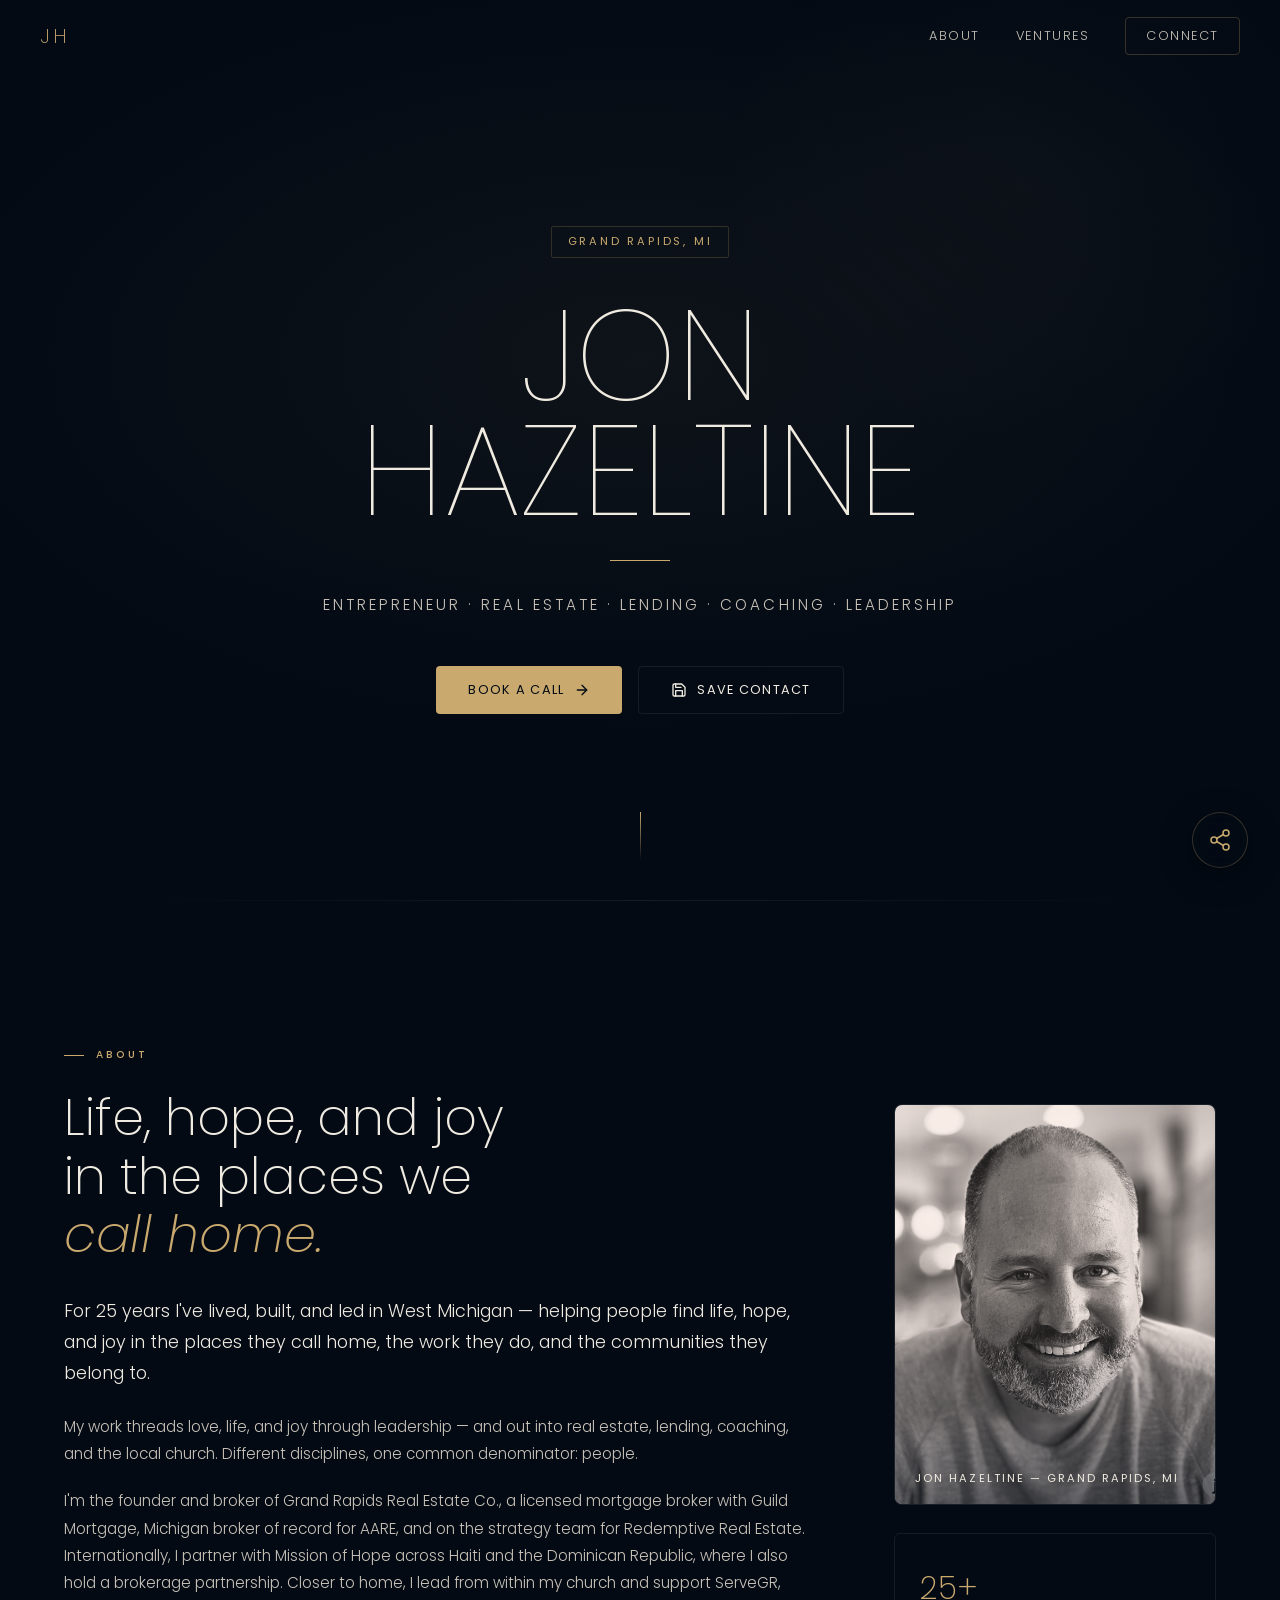
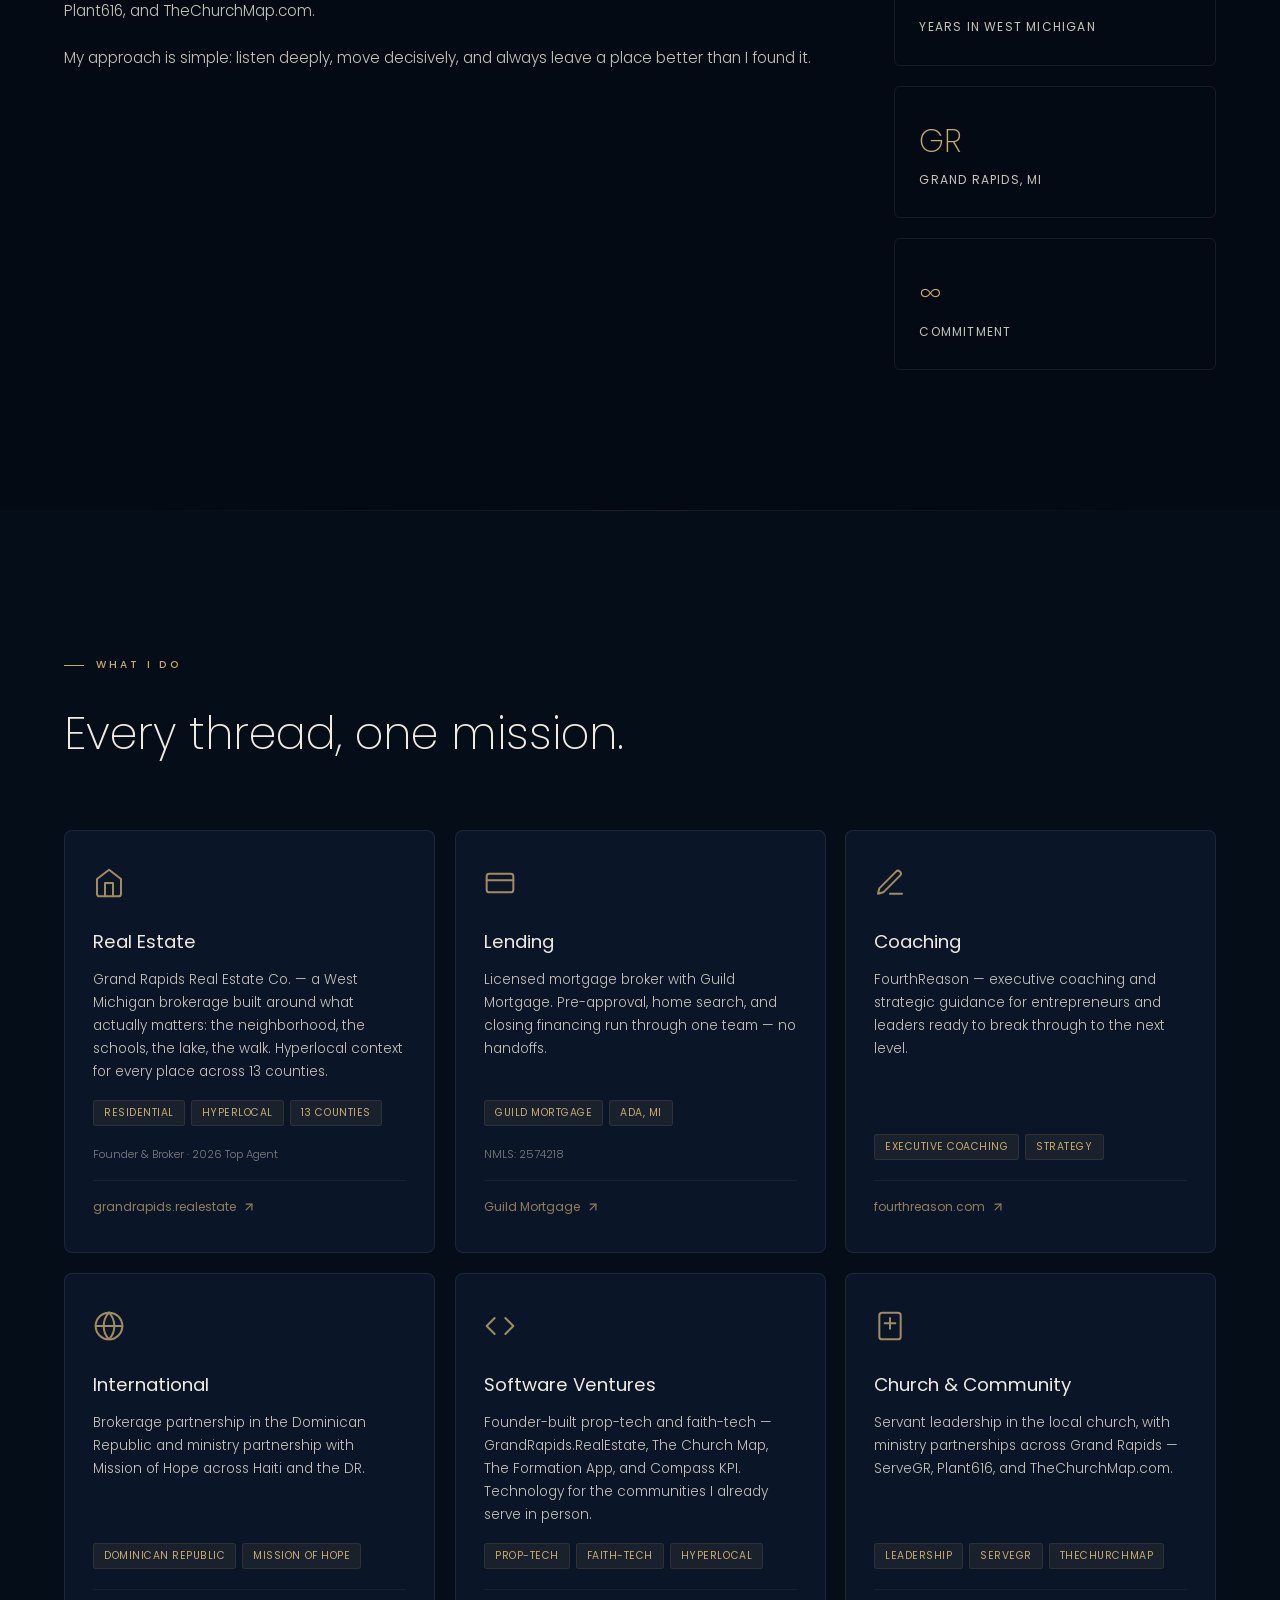
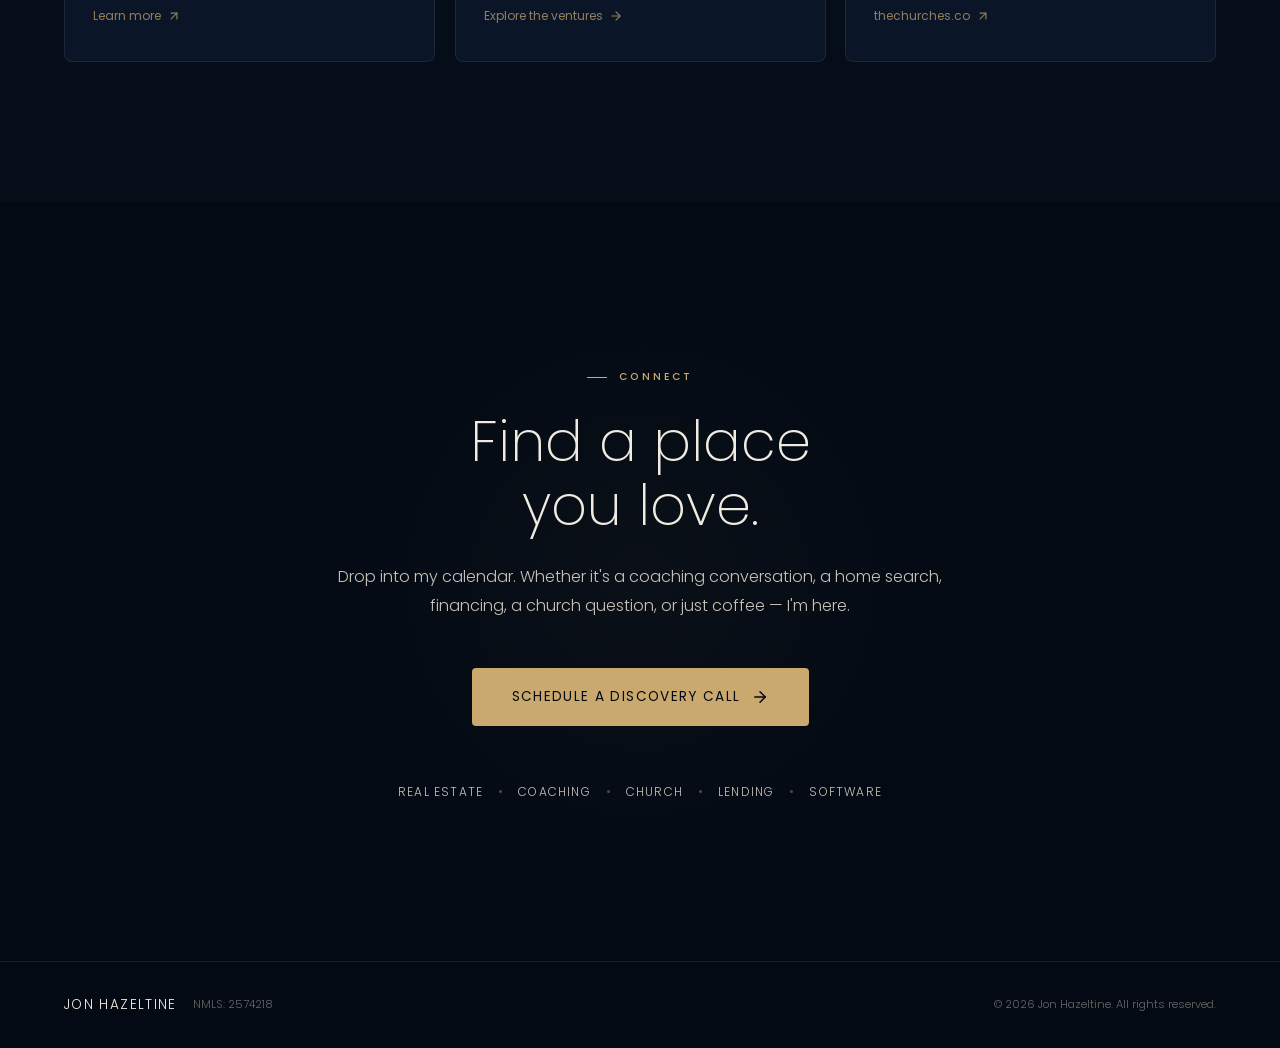
==== commit 8e1ecd97: "fix: software as ventures card, rename Formation App, slim developer page - Remove the standalone So" ====
--- a/index.html
+++ b/index.html
@@ -29,7 +29,6 @@
       <div class="nav-links">
         <a href="#about">About</a>
         <a href="#ventures">Ventures</a>
-        <a href="#software">Software</a>
         <a href="#connect" class="nav-cta">Connect</a>
       </div>
       <button class="nav-toggle" id="navToggle" aria-label="Toggle menu">
@@ -40,7 +39,6 @@
     <div class="nav-mobile" id="navMobile">
       <a href="#about">About</a>
       <a href="#ventures">Ventures</a>
-      <a href="#software">Software</a>
       <a href="#connect">Connect</a>
     </div>
   </nav>
@@ -204,20 +202,21 @@
           </div>
         </a>
 
-        <!-- Property Management -->
-        <a href="https://sweetspotdr.com" target="_blank" rel="noopener" class="venture-card" data-animate="fade-up" data-delay="350">
-          <div class="venture-icon">
-            <svg width="32" height="32" viewBox="0 0 24 24" fill="none" stroke="currentColor" stroke-width="1.5" stroke-linecap="round" stroke-linejoin="round"><path d="M15 21v-8a1 1 0 0 0-1-1h-4a1 1 0 0 0-1 1v8"/><path d="M3 10a2 2 0 0 1 .709-1.528l7-5.999a2 2 0 0 1 2.582 0l7 5.999A2 2 0 0 1 21 10v9a2 2 0 0 1-2 2H5a2 2 0 0 1-2-2z"/></svg>
-          </div>
-          <h3 class="venture-title">Property Management</h3>
-          <p class="venture-desc">Sweet Spot DR &mdash; boutique property management in the Dominican Republic. Launching soon.</p>
-          <div class="venture-services">
-            <span>Dominican Republic</span>
-            <span>Coming Soon</span>
-          </div>
-          <div class="venture-link">
-            <span>sweetspotdr.com</span>
-            <svg width="14" height="14" viewBox="0 0 24 24" fill="none" stroke="currentColor" stroke-width="2" stroke-linecap="round" stroke-linejoin="round"><path d="M7 17 17 7"/><path d="M7 7h10v10"/></svg>
+        <!-- Software Ventures -->
+        <a href="software.html" class="venture-card" data-animate="fade-up" data-delay="350">
+          <div class="venture-icon">
+            <svg width="32" height="32" viewBox="0 0 24 24" fill="none" stroke="currentColor" stroke-width="1.5" stroke-linecap="round" stroke-linejoin="round"><polyline points="16 18 22 12 16 6"/><polyline points="8 6 2 12 8 18"/></svg>
+          </div>
+          <h3 class="venture-title">Software Ventures</h3>
+          <p class="venture-desc">Founder-built prop-tech and faith-tech &mdash; GrandRapids.RealEstate, The Church Map, The Formation App, and Compass KPI. Technology for the communities I already serve in person.</p>
+          <div class="venture-services">
+            <span>Prop-Tech</span>
+            <span>Faith-Tech</span>
+            <span>Hyperlocal</span>
+          </div>
+          <div class="venture-link">
+            <span>Explore the ventures</span>
+            <svg width="14" height="14" viewBox="0 0 24 24" fill="none" stroke="currentColor" stroke-width="2" stroke-linecap="round" stroke-linejoin="round"><path d="M5 12h14"/><path d="m12 5 7 7-7 7"/></svg>
           </div>
         </a>
 
@@ -238,91 +237,6 @@
             <svg width="14" height="14" viewBox="0 0 24 24" fill="none" stroke="currentColor" stroke-width="2" stroke-linecap="round" stroke-linejoin="round"><path d="M7 17 17 7"/><path d="M7 7h10v10"/></svg>
           </div>
         </a>
-      </div>
-    </div>
-  </section>
-
-  <!-- Software Ventures -->
-  <section class="software" id="software">
-    <div class="container">
-      <div class="section-label" data-animate="fade-up">Software Ventures</div>
-      <h2 class="ventures-heading" data-animate="fade-up" data-delay="100">Code is just another<br>way to <em>build.</em></h2>
-      <div class="software-lede" data-animate="fade-up" data-delay="200">
-        <p class="about-lead">
-          Alongside the brokerage, the coaching practice, and the church, I found and operate
-          a portfolio of software ventures — prop-tech, philanthropic faith-tech, and hyperlocal
-          platforms built for the communities I already serve in person.
-        </p>
-        <p class="about-body">
-          Each one started the same way: a real problem I lived firsthand, and no good tool to
-          solve it. So I built one. Some are commercial, some are pure mission — all of them are
-          real products with real users, shipping today from Grand Rapids.
-        </p>
-      </div>
-
-      <div class="software-grid">
-        <a href="https://grandrapids.realestate" target="_blank" rel="noopener" class="venture-card" data-animate="fade-up" data-delay="250">
-          <h3 class="venture-title">GrandRapids.RealEstate</h3>
-          <p class="venture-desc">A neighborhood-first home search for West Michigan. Fifteen thousand mapped places, AI-guided discovery, live listings — find a place you love, then find the house.</p>
-          <div class="venture-services">
-            <span>Prop-Tech</span>
-            <span>Hyperlocal</span>
-            <span>Live</span>
-          </div>
-          <div class="venture-link">
-            <span>grandrapids.realestate</span>
-            <svg width="14" height="14" viewBox="0 0 24 24" fill="none" stroke="currentColor" stroke-width="2" stroke-linecap="round" stroke-linejoin="round"><path d="M7 17 17 7"/><path d="M7 7h10v10"/></svg>
-          </div>
-        </a>
-
-        <a href="https://thechurchmap.com" target="_blank" rel="noopener" class="venture-card" data-animate="fade-up" data-delay="300">
-          <h3 class="venture-title">The Church Map</h3>
-          <p class="venture-desc">A philanthropic venture mapping 241,000+ American churches — helping congregations find each other, pray together, and partner on their city's biggest problems.</p>
-          <div class="venture-services">
-            <span>Faith-Tech</span>
-            <span>Philanthropic</span>
-            <span>Live</span>
-          </div>
-          <div class="venture-link">
-            <span>thechurchmap.com</span>
-            <svg width="14" height="14" viewBox="0 0 24 24" fill="none" stroke="currentColor" stroke-width="2" stroke-linecap="round" stroke-linejoin="round"><path d="M7 17 17 7"/><path d="M7 7h10v10"/></svg>
-          </div>
-        </a>
-
-        <a href="https://theformation.app" target="_blank" rel="noopener" class="venture-card" data-animate="fade-up" data-delay="350">
-          <h3 class="venture-title">Be Formed</h3>
-          <p class="venture-desc">A spiritual formation platform for churches and small groups — ten time-tested practices, walked together, with progress the whole community can celebrate.</p>
-          <div class="venture-services">
-            <span>Faith-Tech</span>
-            <span>Web · iOS · Android</span>
-          </div>
-          <div class="venture-link">
-            <span>theformation.app</span>
-            <svg width="14" height="14" viewBox="0 0 24 24" fill="none" stroke="currentColor" stroke-width="2" stroke-linecap="round" stroke-linejoin="round"><path d="M7 17 17 7"/><path d="M7 7h10v10"/></svg>
-          </div>
-        </a>
-
-        <a href="software.html#compass-kpi" class="venture-card" data-animate="fade-up" data-delay="400">
-          <h3 class="venture-title">Compass KPI</h3>
-          <p class="venture-desc">Performance forecasting for real estate agents, teams, and coaches. Track the activity that matters today and turn it into a production forecast you can trust.</p>
-          <div class="venture-services">
-            <span>Prop-Tech</span>
-            <span>Coaching</span>
-            <span>In Development</span>
-          </div>
-          <div class="venture-link">
-            <span>Learn more</span>
-            <svg width="14" height="14" viewBox="0 0 24 24" fill="none" stroke="currentColor" stroke-width="2" stroke-linecap="round" stroke-linejoin="round"><path d="M7 17 17 7"/><path d="M7 7h10v10"/></svg>
-          </div>
-        </a>
-      </div>
-
-      <div class="software-actions" data-animate="fade-up" data-delay="450">
-        <a href="software.html" class="btn btn-primary">
-          <span>Explore the Ventures</span>
-          <svg width="16" height="16" viewBox="0 0 24 24" fill="none" stroke="currentColor" stroke-width="2" stroke-linecap="round" stroke-linejoin="round"><path d="M5 12h14"/><path d="m12 5 7 7-7 7"/></svg>
-        </a>
-        <a href="developers.html" class="btn btn-ghost">For Developer Partners</a>
       </div>
     </div>
   </section>
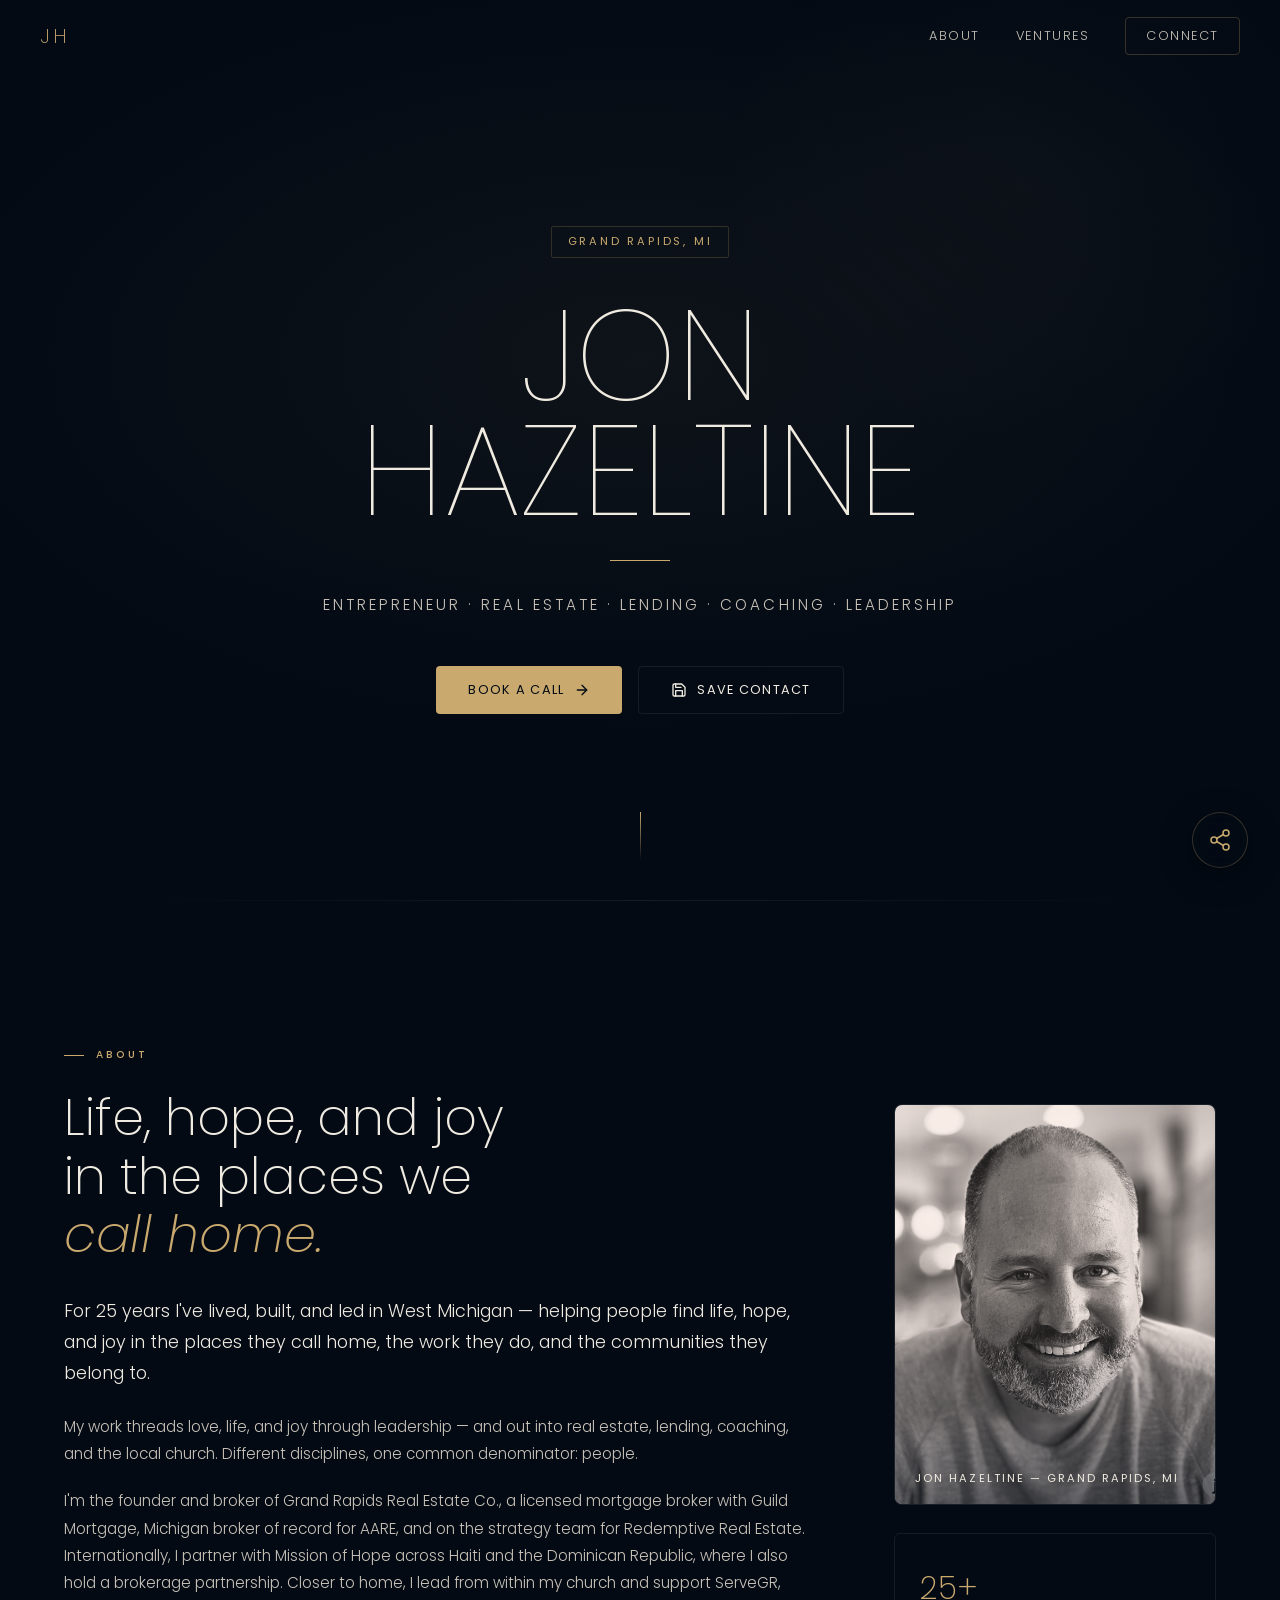
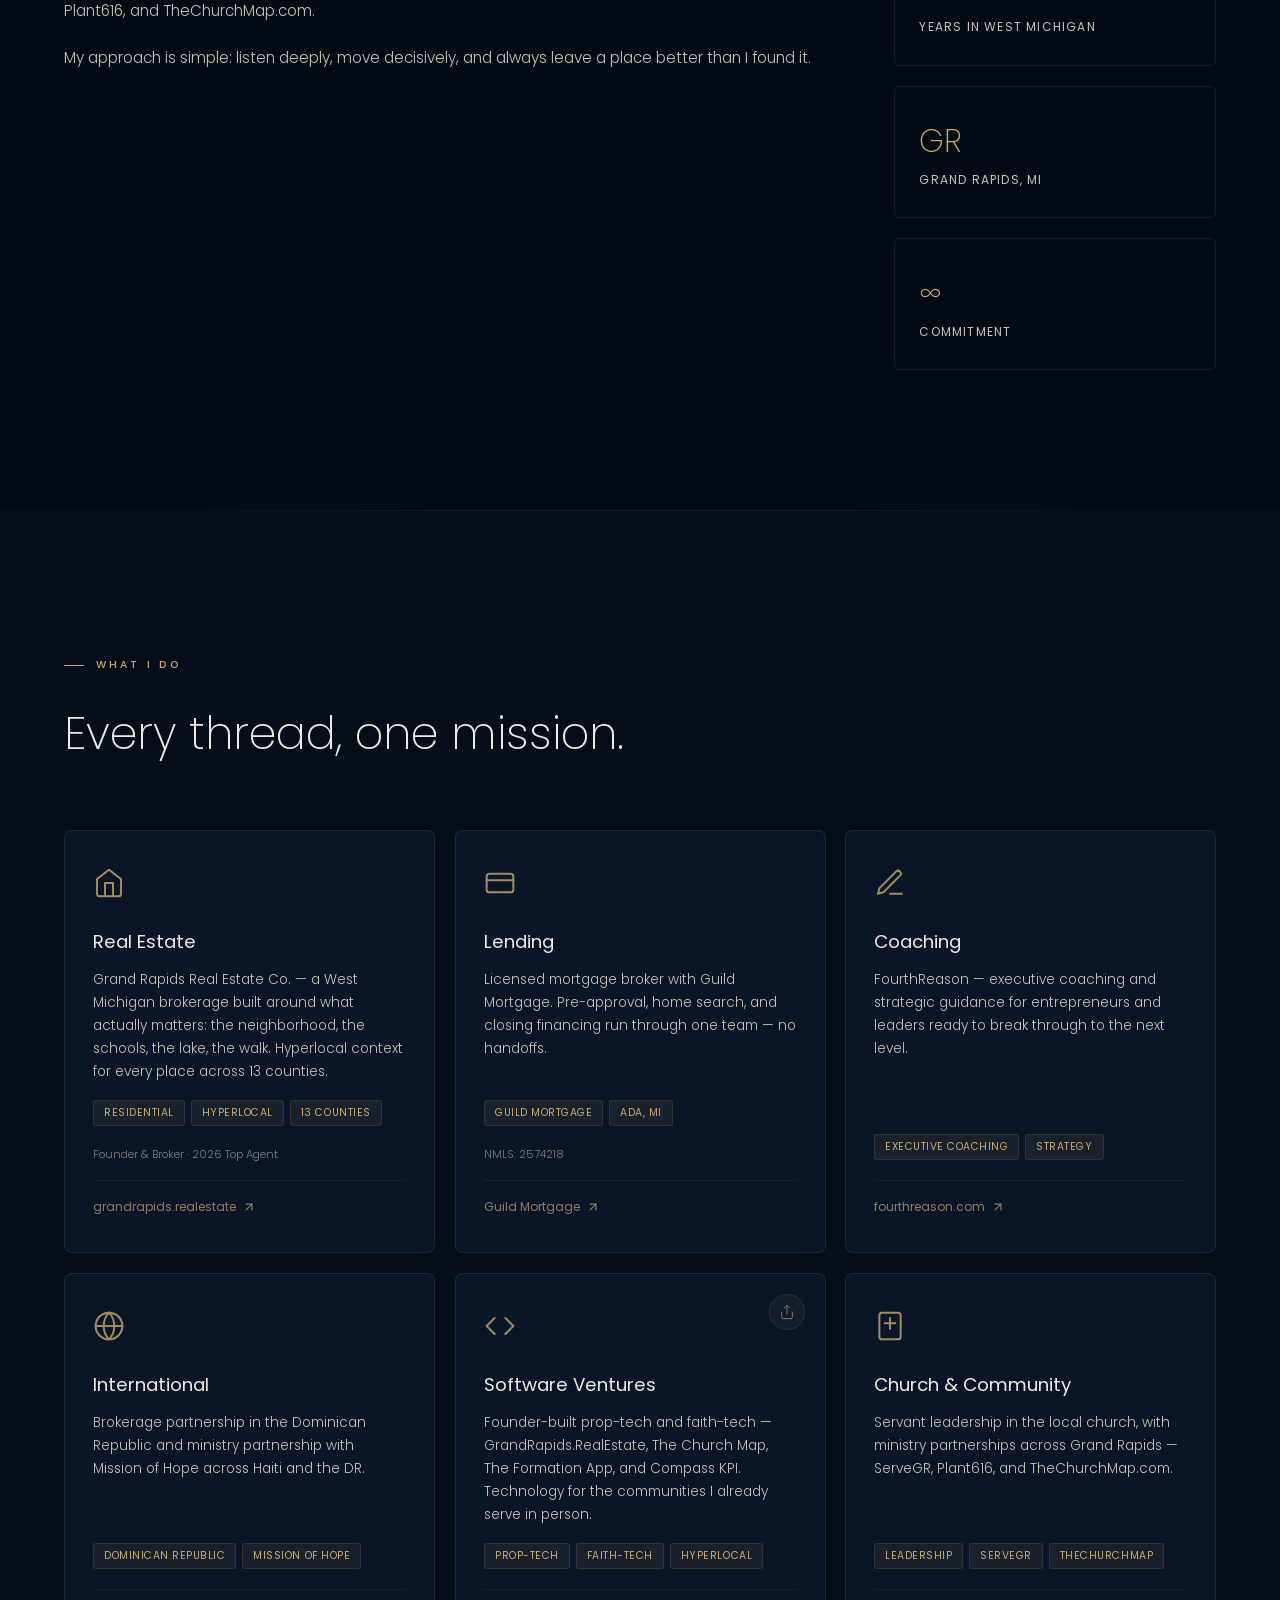
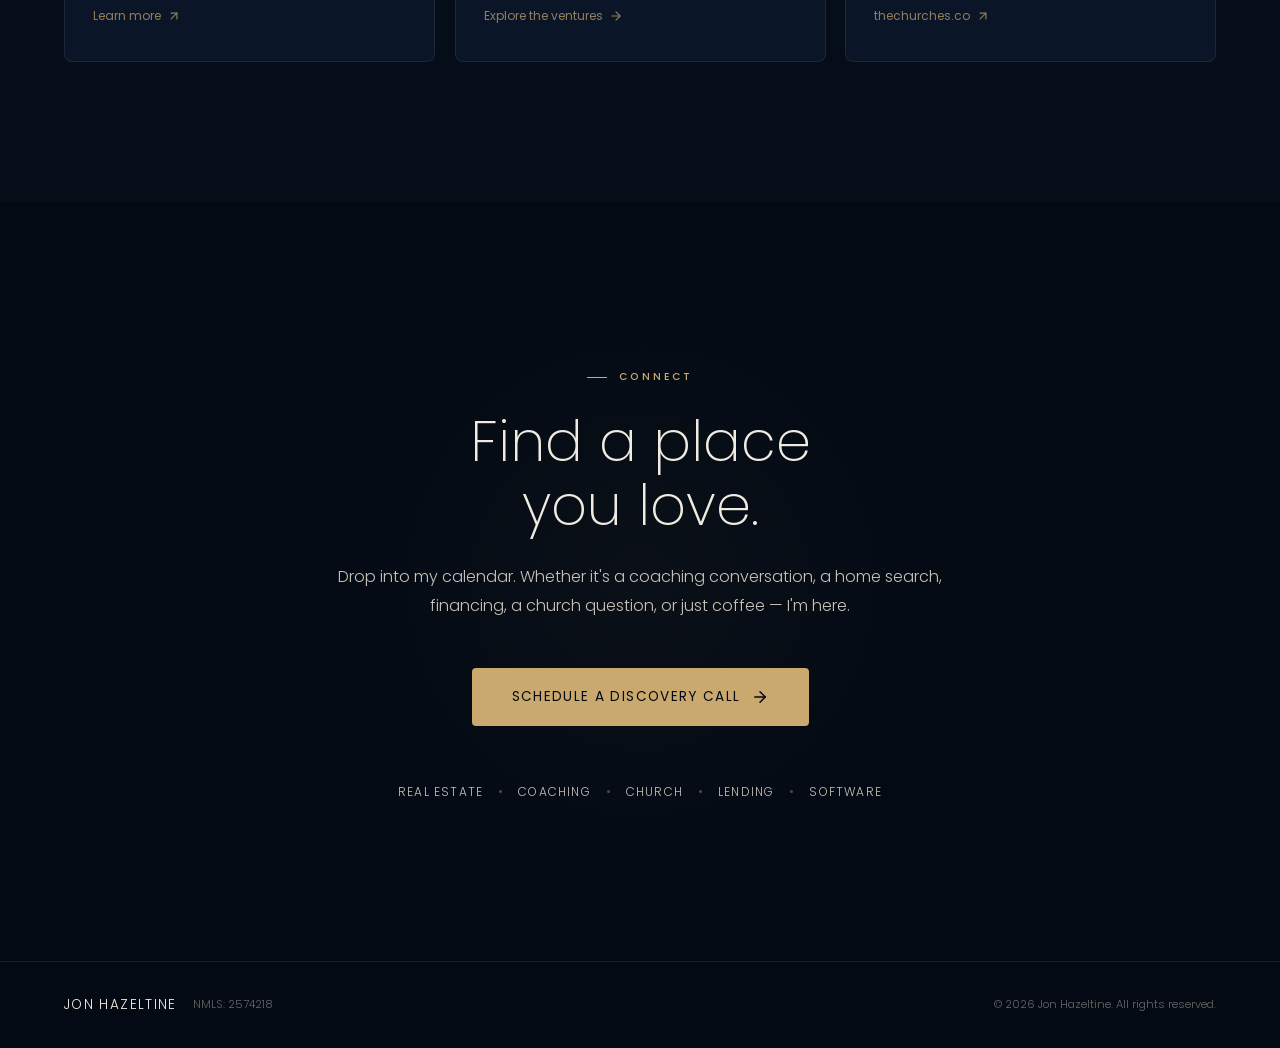
==== commit 413fd20a: "feat: share sheet on the Software Ventures card Adds a share button to the Software Ventures venture" ====
--- a/index.html
+++ b/index.html
@@ -204,6 +204,9 @@
 
         <!-- Software Ventures -->
         <a href="software.html" class="venture-card" data-animate="fade-up" data-delay="350">
+          <button class="card-share" id="softwareShare" aria-label="Share the software ventures page" title="Share">
+            <svg width="16" height="16" viewBox="0 0 24 24" fill="none" stroke="currentColor" stroke-width="1.5" stroke-linecap="round" stroke-linejoin="round"><path d="M4 12v8a2 2 0 0 0 2 2h12a2 2 0 0 0 2-2v-8"/><polyline points="16 6 12 2 8 6"/><line x1="12" y1="2" x2="12" y2="15"/></svg>
+          </button>
           <div class="venture-icon">
             <svg width="32" height="32" viewBox="0 0 24 24" fill="none" stroke="currentColor" stroke-width="1.5" stroke-linecap="round" stroke-linejoin="round"><polyline points="16 18 22 12 16 6"/><polyline points="8 6 2 12 8 18"/></svg>
           </div>
--- a/styles.css
+++ b/styles.css
@@ -1589,3 +1589,33 @@
     justify-content: center;
   }
 }
+
+/* ============================================
+   Venture card share button
+   ============================================ */
+
+.card-share {
+  position: absolute;
+  top: 20px;
+  right: 20px;
+  width: 36px;
+  height: 36px;
+  display: flex;
+  align-items: center;
+  justify-content: center;
+  background: rgba(201, 169, 110, 0.08);
+  border: 1px solid rgba(201, 169, 110, 0.18);
+  border-radius: 50%;
+  color: var(--gold);
+  cursor: pointer;
+  opacity: 0.65;
+  transition: all 0.3s var(--ease);
+  z-index: 2;
+}
+
+.card-share:hover {
+  opacity: 1;
+  background: rgba(201, 169, 110, 0.16);
+  border-color: var(--gold);
+  transform: scale(1.08);
+}
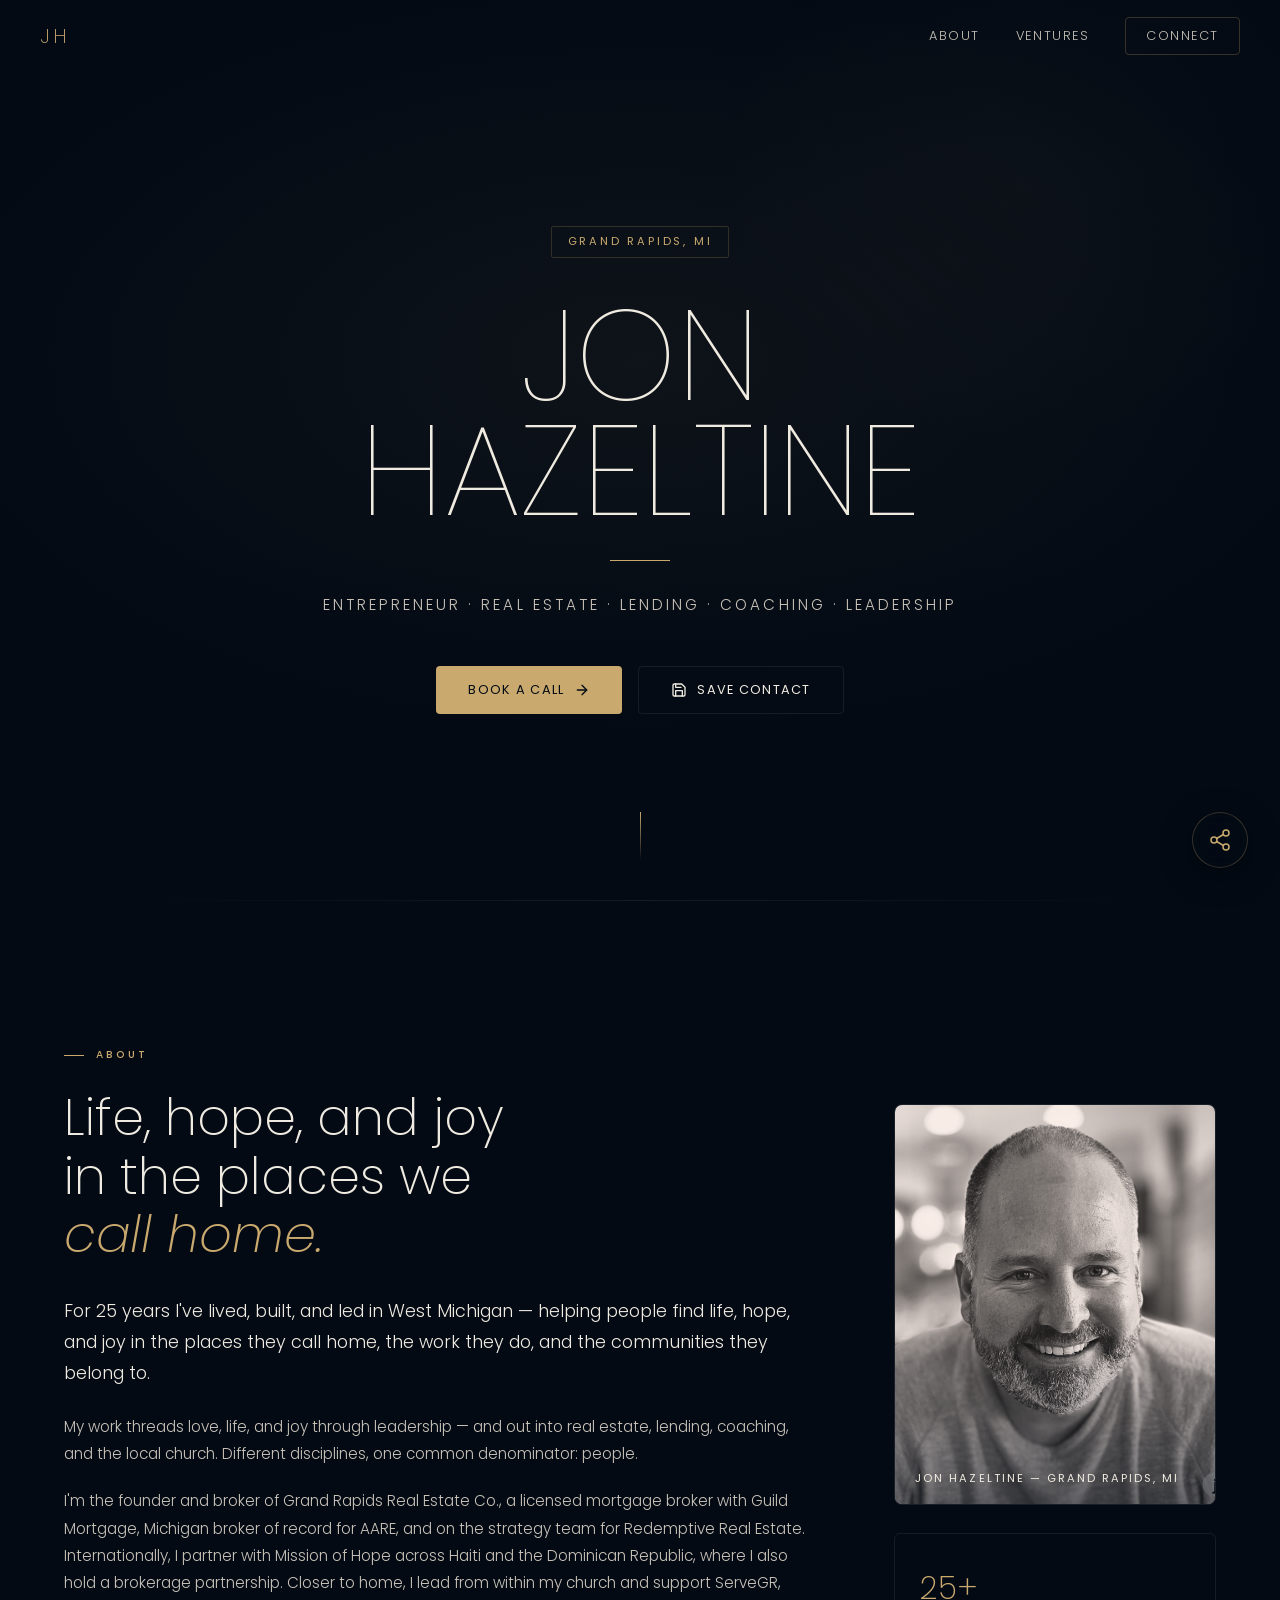
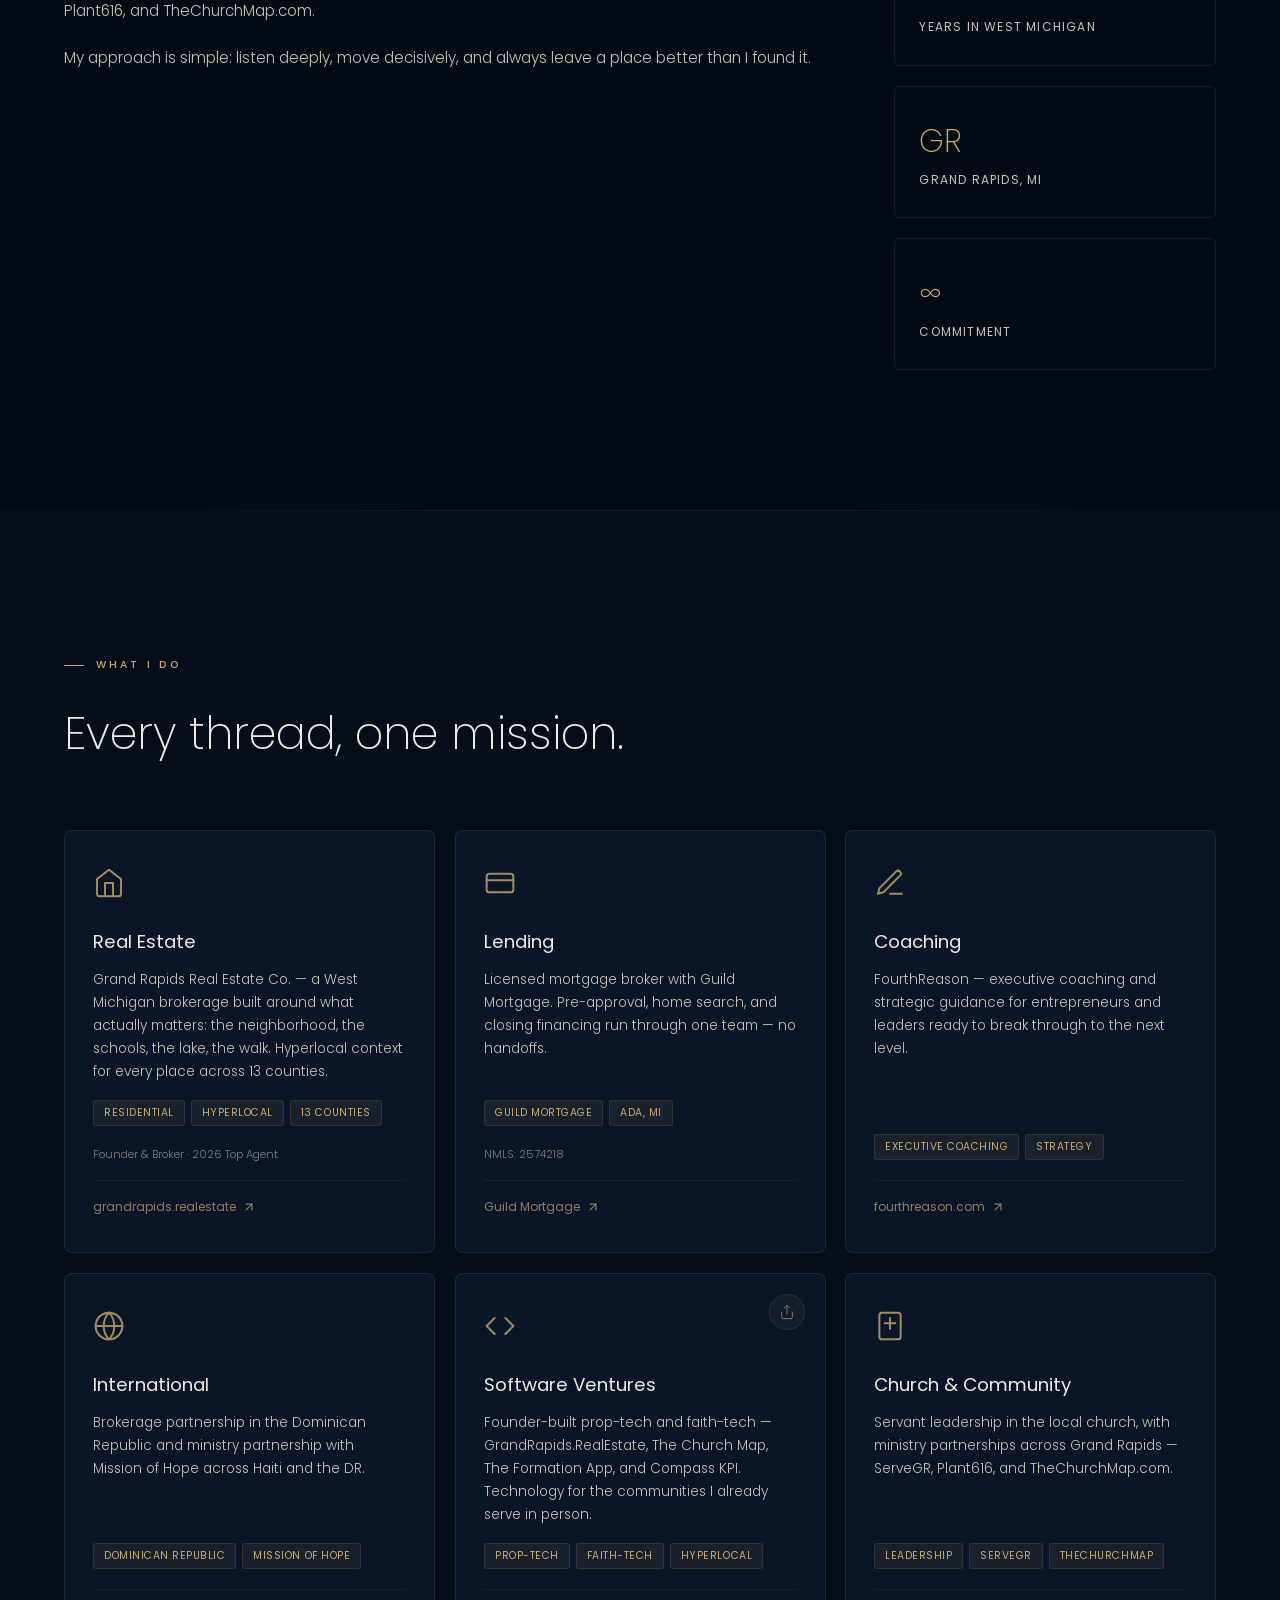
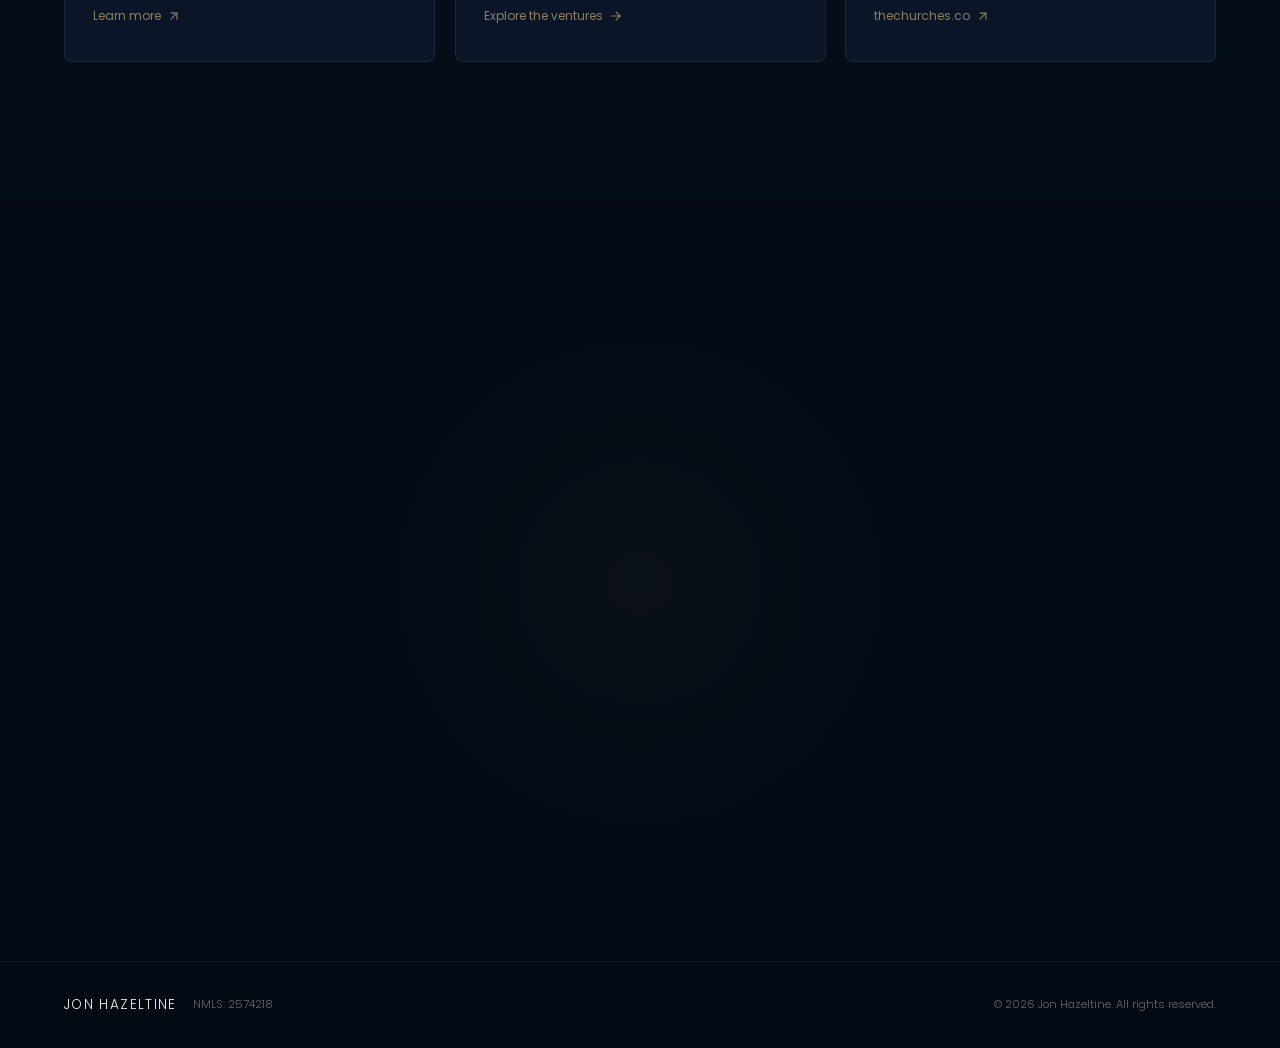
==== commit 730b18b3: "feat: social share image for the software pages - Adds og-software.png (1200x630) — branded dark-lux" ====
--- a/index.html
+++ b/index.html
@@ -8,11 +8,11 @@
   <meta property="og:title" content="Jon Hazeltine — Entrepreneur. Builder. Leader.">
   <meta property="og:description" content="25 years in West Michigan. Real estate, lending, coaching, and church leadership. Find a place you love.">
   <meta property="og:type" content="website">
-  <meta property="og:image" content="headshot.png">
+  <meta property="og:image" content="https://www.jonhazeltine.com/headshot.png">
   <meta name="twitter:card" content="summary_large_image">
   <meta name="twitter:title" content="Jon Hazeltine — Entrepreneur. Builder. Leader.">
   <meta name="twitter:description" content="25 years in West Michigan. Real estate, lending, coaching, and church leadership. Find a place you love.">
-  <meta name="twitter:image" content="headshot.png">
+  <meta name="twitter:image" content="https://www.jonhazeltine.com/headshot.png">
   <link rel="preconnect" href="https://fonts.googleapis.com">
   <link rel="preconnect" href="https://fonts.gstatic.com" crossorigin>
   <link href="https://fonts.googleapis.com/css2?family=Poppins:wght@100;200;300;400;500;600;700&display=swap" rel="stylesheet">
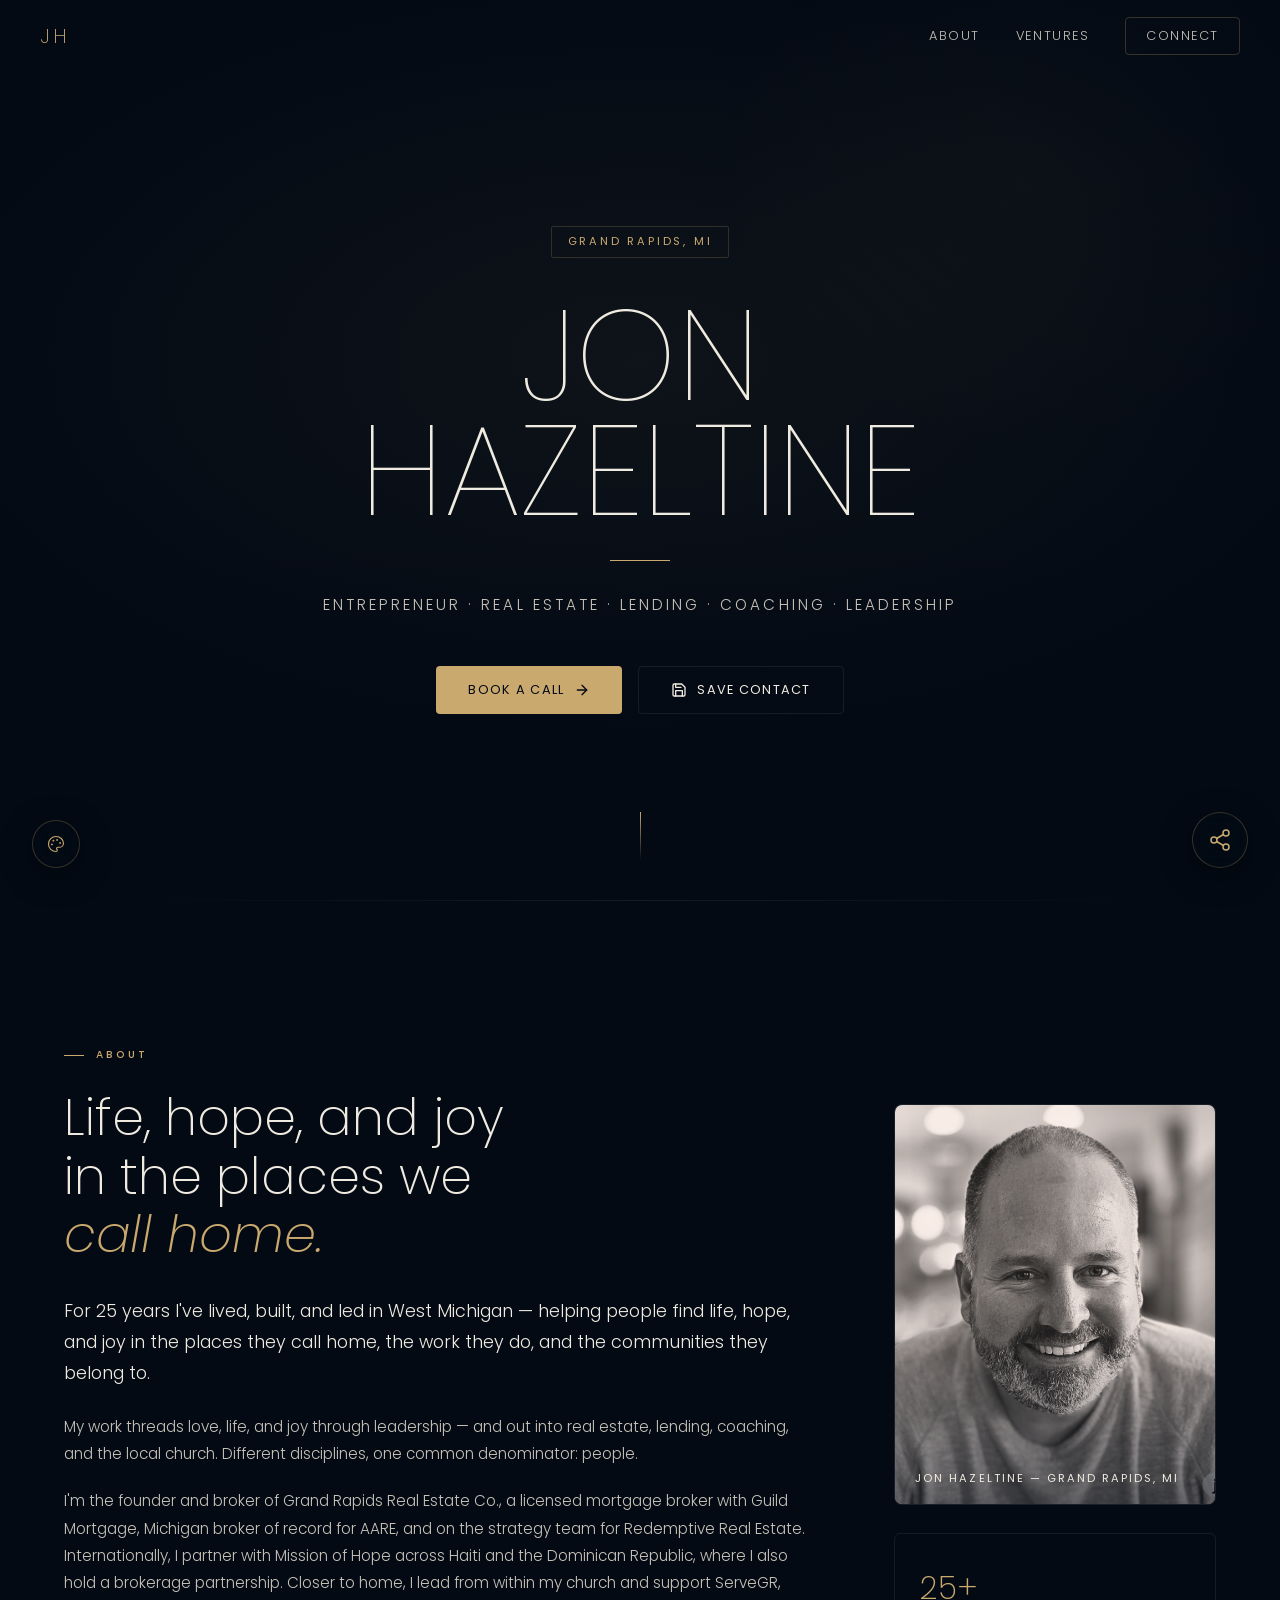
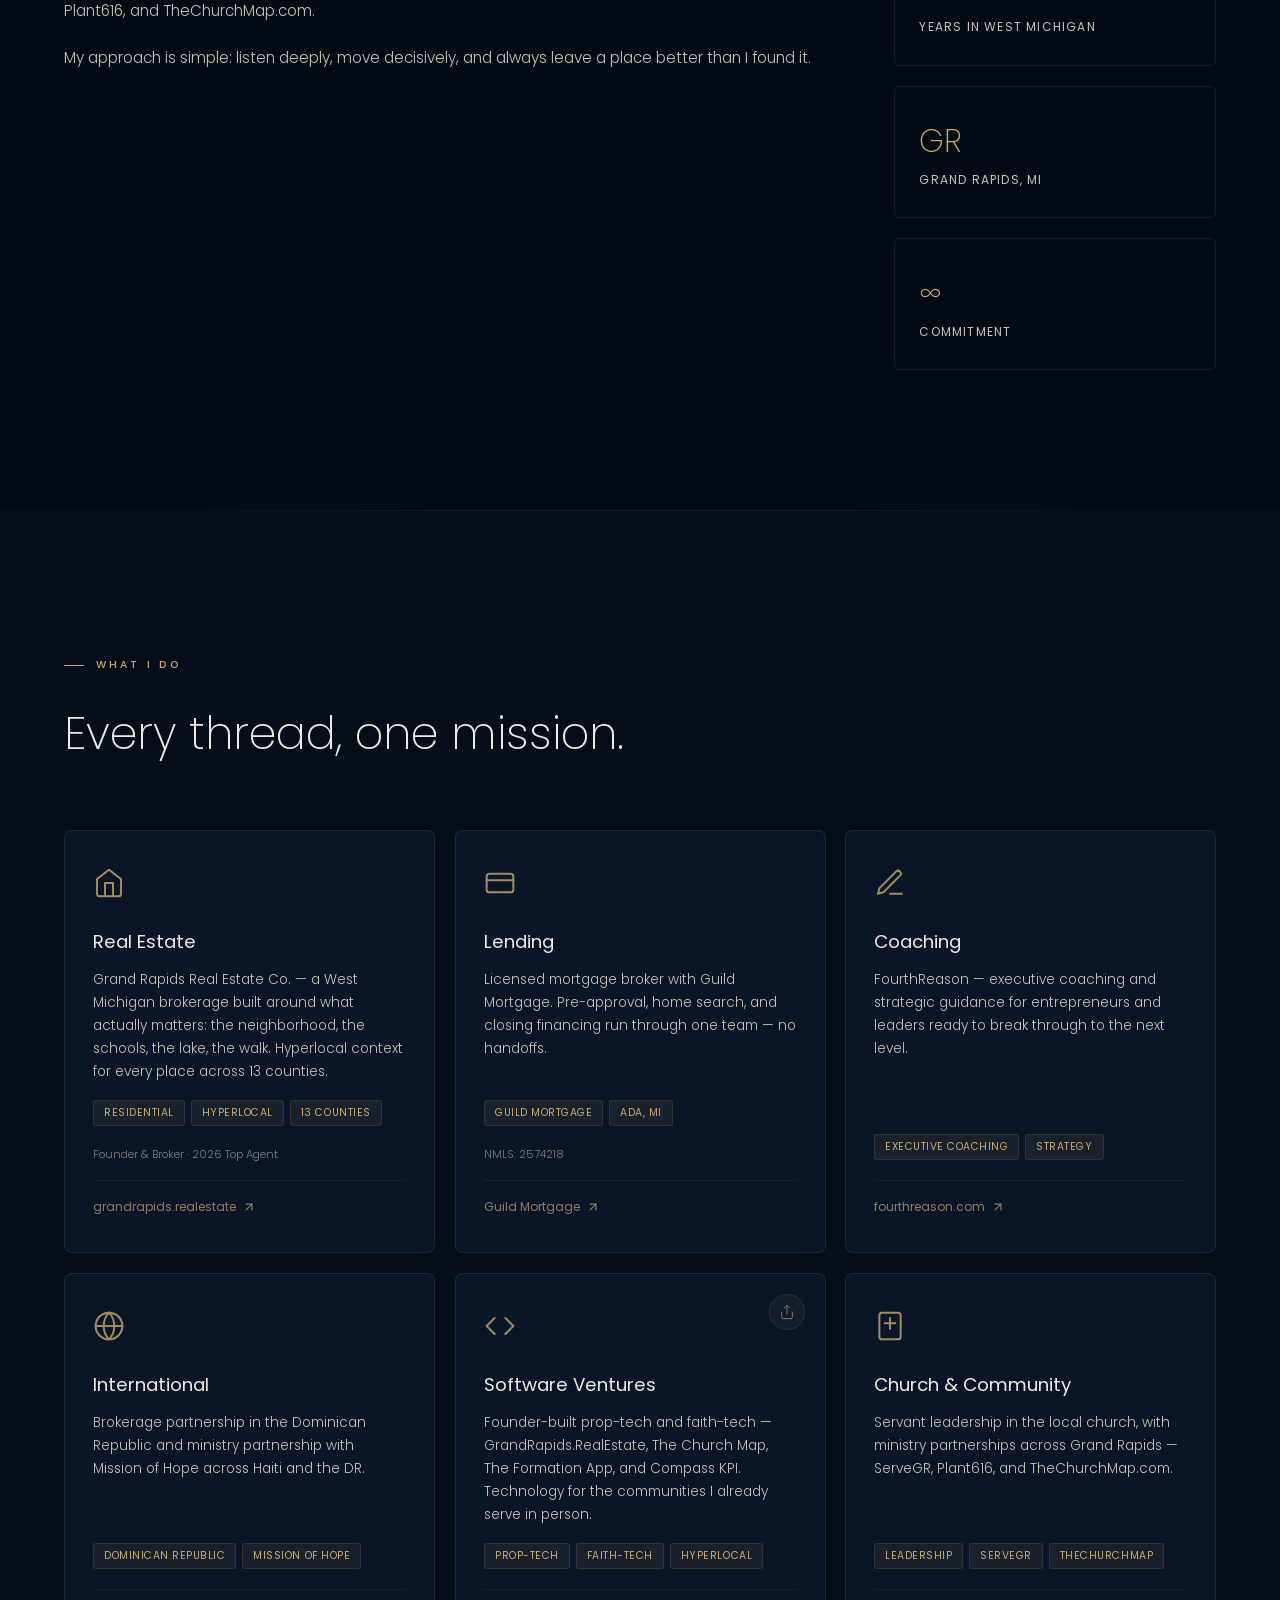
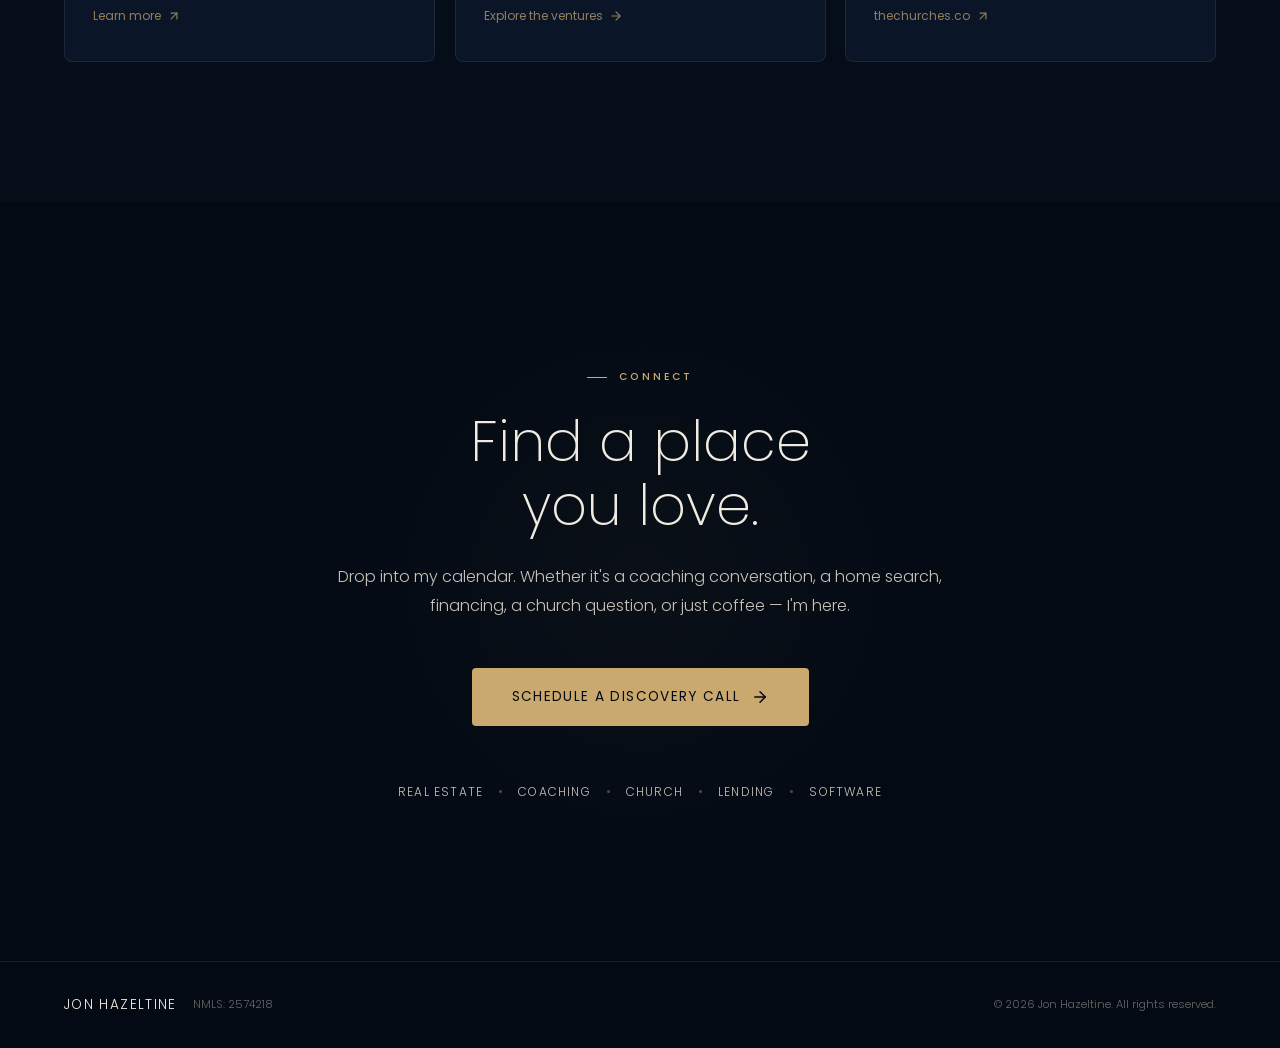
==== commit b1d40290: "feat: multi-skin system — one content source, four drastic looks - content lives once in the HTML; e" ====
--- a/index.html
+++ b/index.html
@@ -15,8 +15,7 @@
   <meta name="twitter:image" content="https://www.jonhazeltine.com/headshot.png">
   <link rel="preconnect" href="https://fonts.googleapis.com">
   <link rel="preconnect" href="https://fonts.gstatic.com" crossorigin>
-  <link href="https://fonts.googleapis.com/css2?family=Poppins:wght@100;200;300;400;500;600;700&display=swap" rel="stylesheet">
-  <link rel="stylesheet" href="styles.css">
+  <script src="skin.js"></script>
   <link rel="manifest" href="manifest.json">
   <meta name="theme-color" content="#030a14">
 </head>
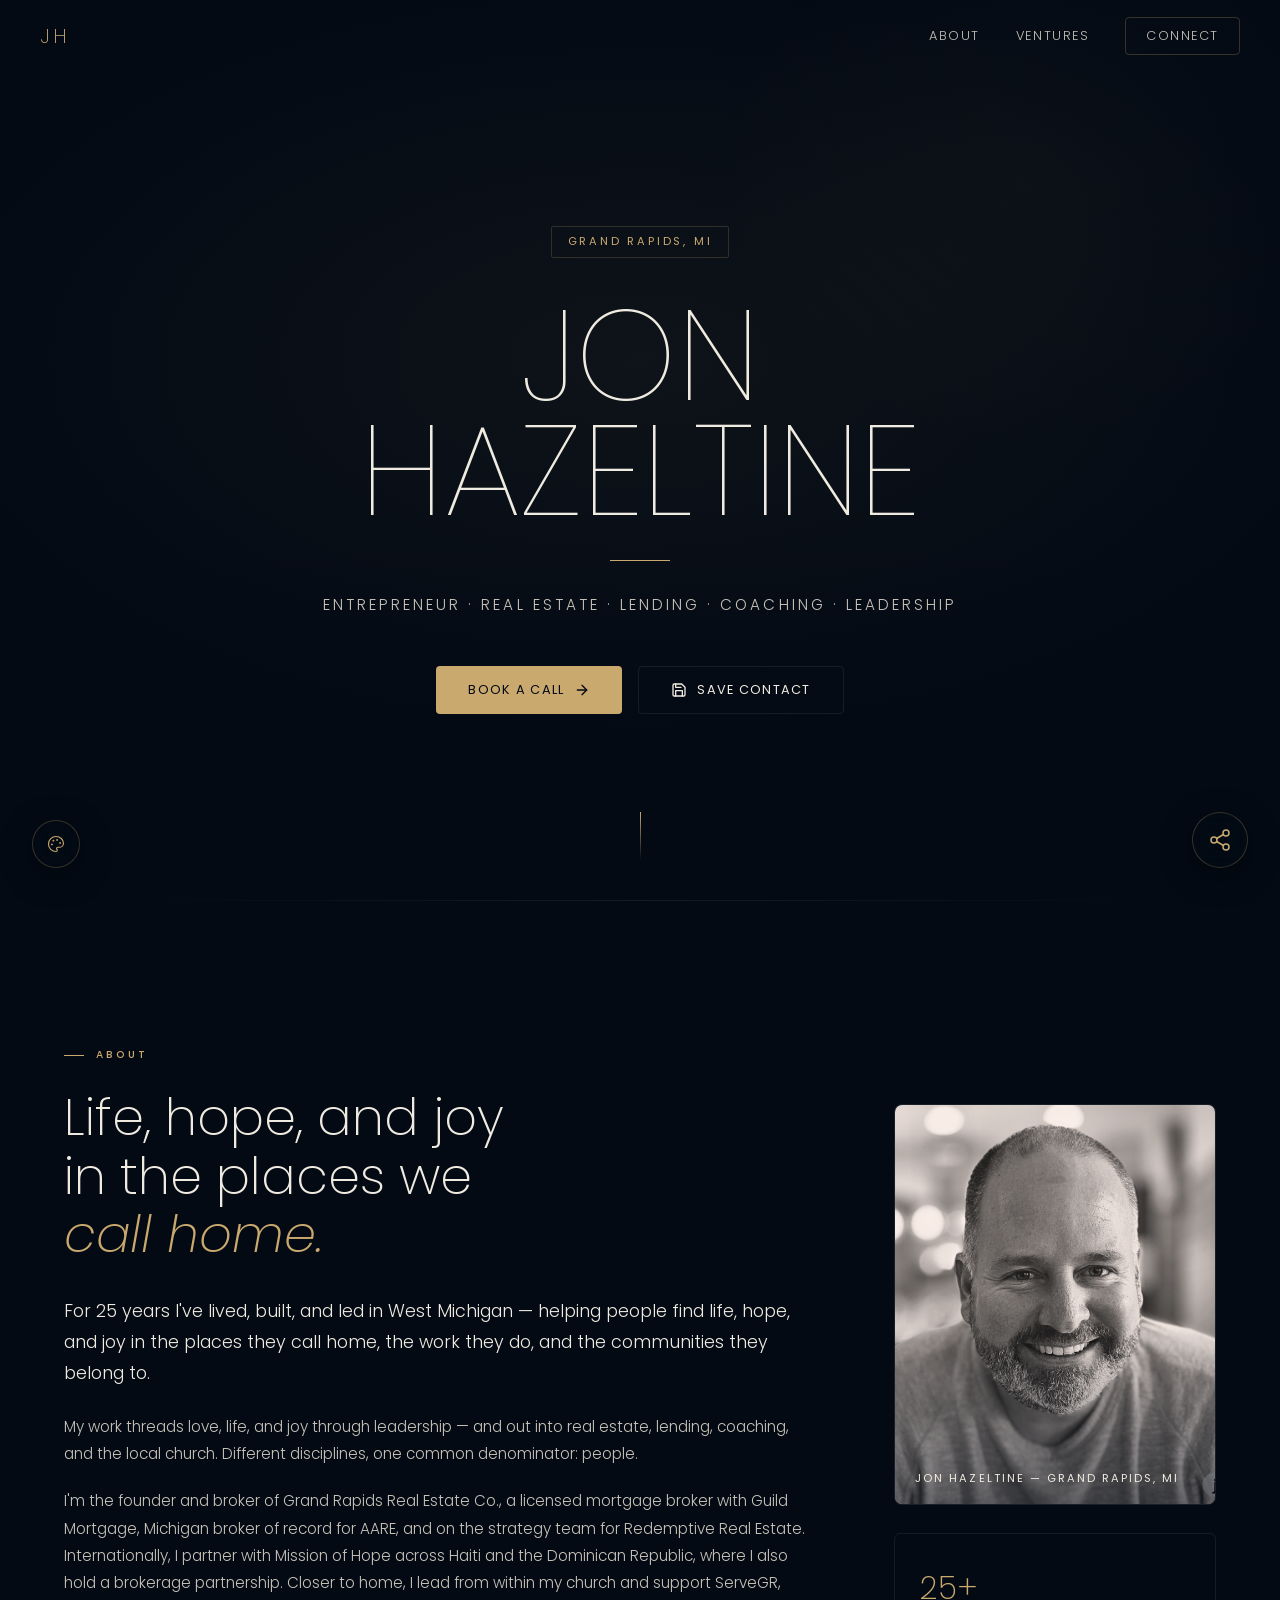
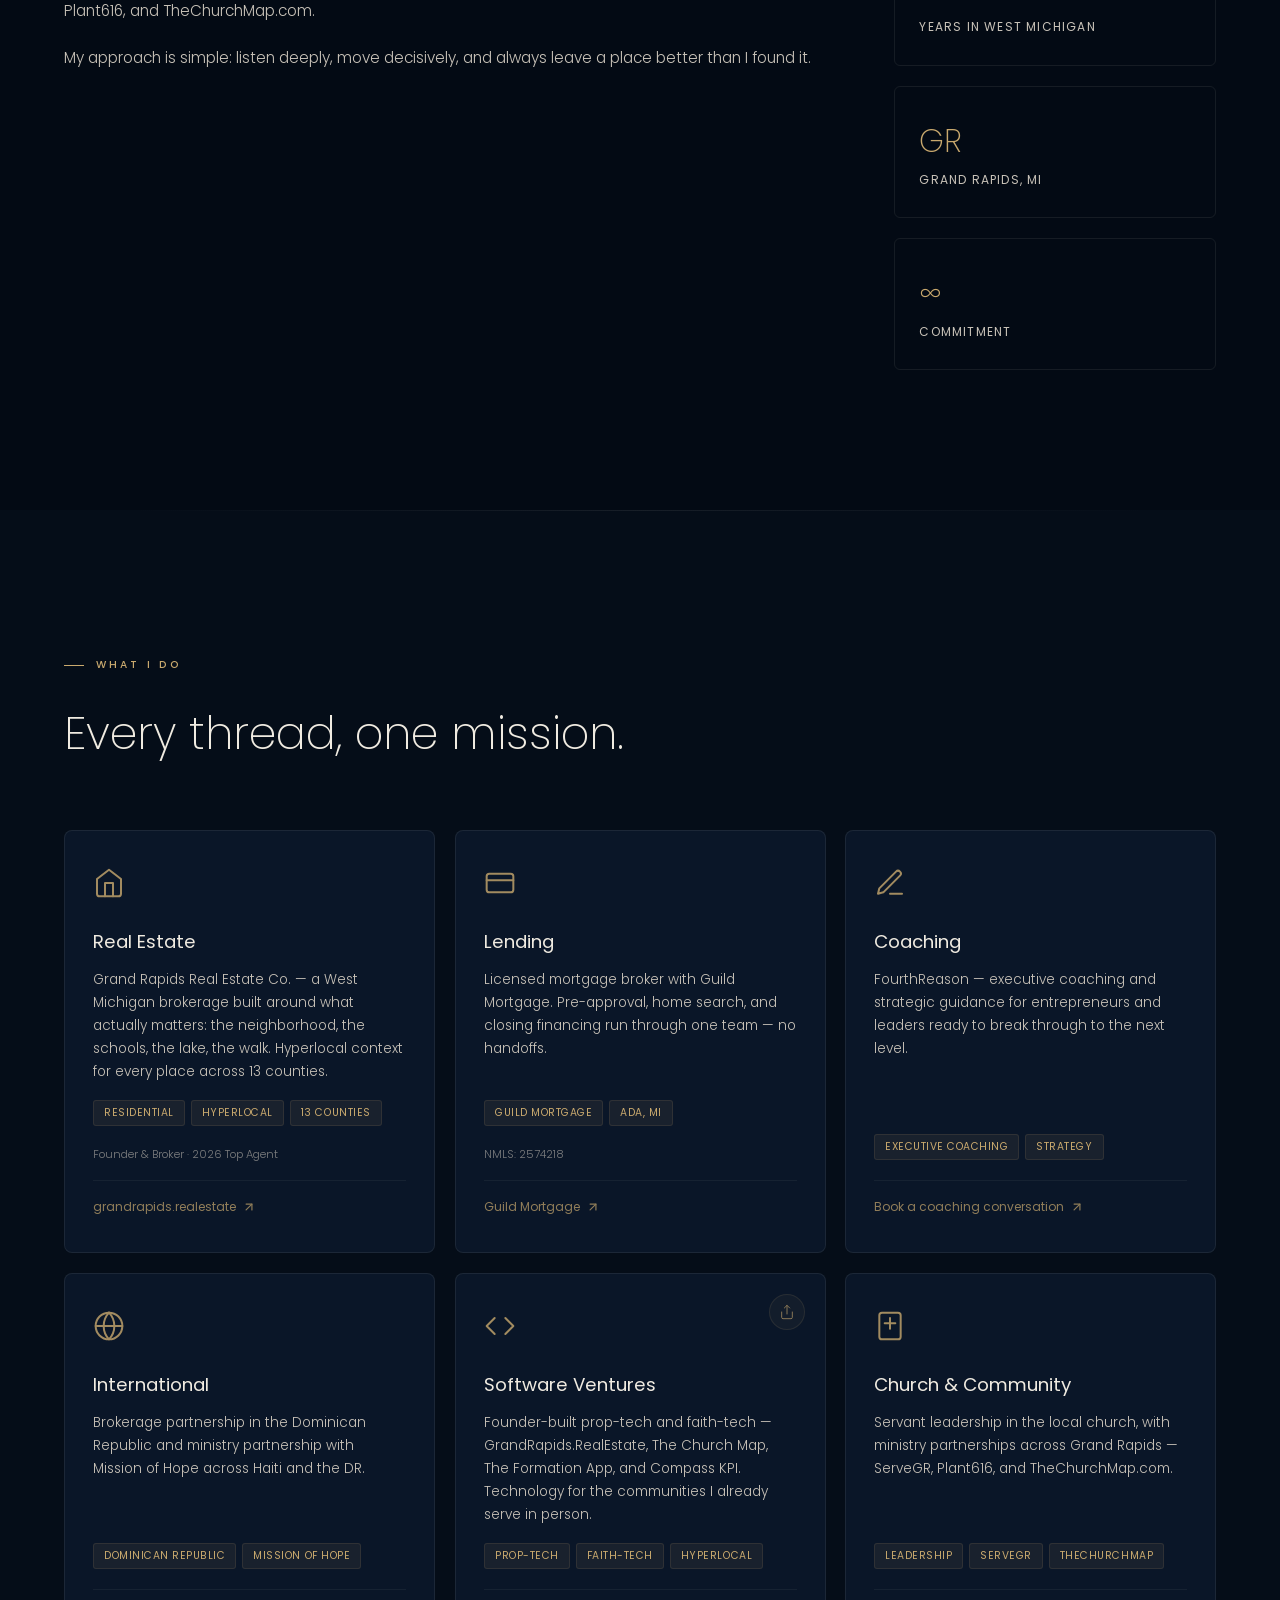
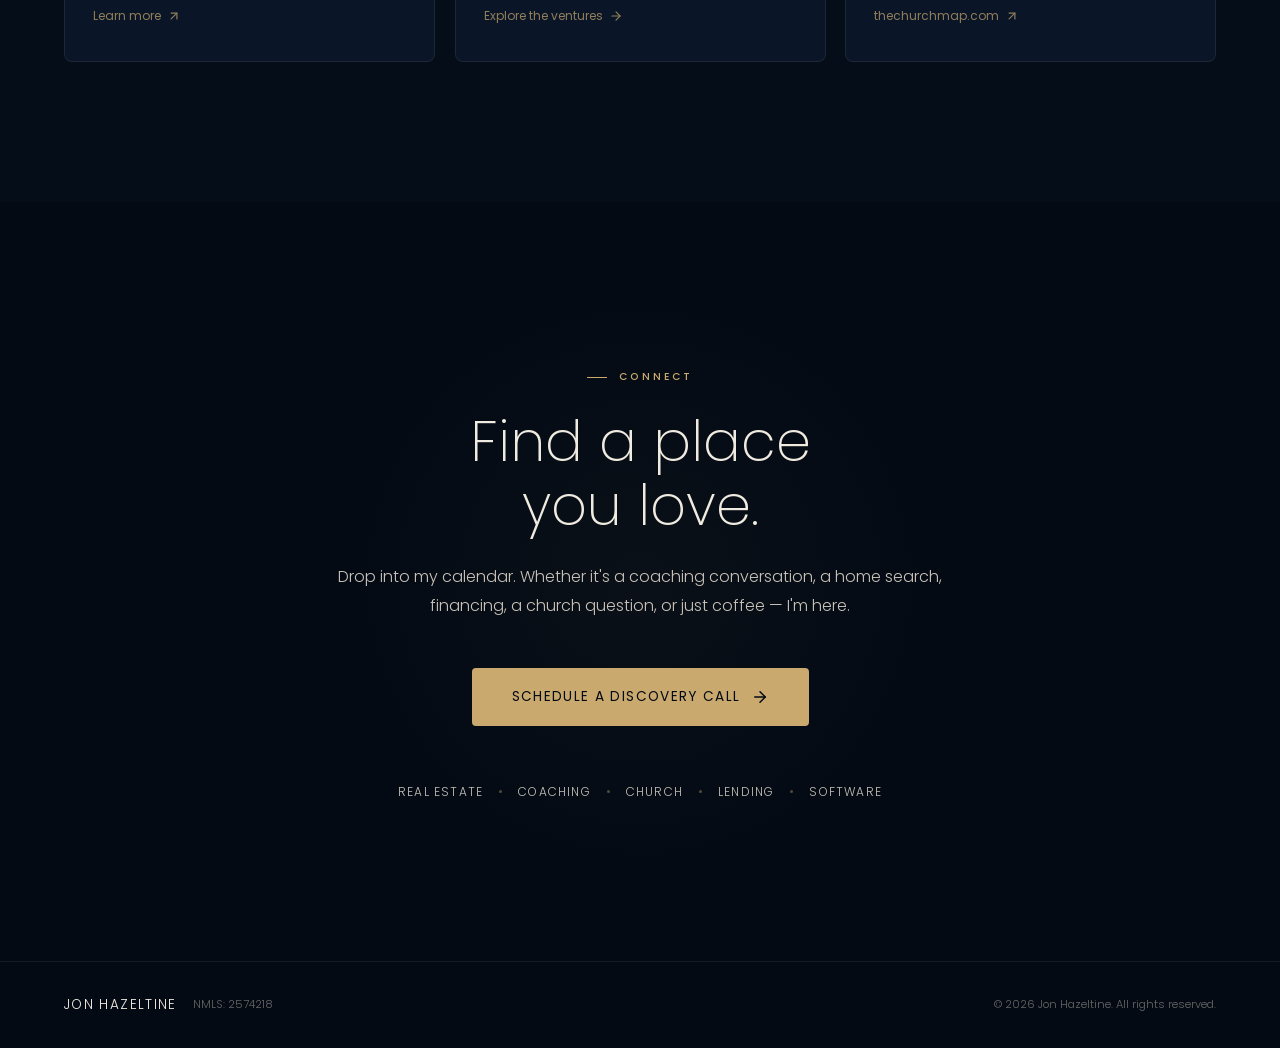
==== commit d7961762: "feat: fix dead links + three new skins (kapow, aurora, ivory) Link repairs: - fourthreason.com serve" ====
--- a/index.html
+++ b/index.html
@@ -168,7 +168,7 @@
         </a>
 
         <!-- Coaching -->
-        <a href="https://fourthreason.com" target="_blank" rel="noopener" class="venture-card" data-animate="fade-up" data-delay="250">
+        <a href="https://calendly.com/jonhazeltine/discovery" target="_blank" rel="noopener" class="venture-card" data-animate="fade-up" data-delay="250">
           <div class="venture-icon">
             <svg width="32" height="32" viewBox="0 0 24 24" fill="none" stroke="currentColor" stroke-width="1.5" stroke-linecap="round" stroke-linejoin="round"><path d="M12 20h9"/><path d="M16.5 3.5a2.12 2.12 0 0 1 3 3L7 19l-4 1 1-4Z"/></svg>
           </div>
@@ -179,13 +179,13 @@
             <span>Strategy</span>
           </div>
           <div class="venture-link">
-            <span>fourthreason.com</span>
+            <span>Book a coaching conversation</span>
             <svg width="14" height="14" viewBox="0 0 24 24" fill="none" stroke="currentColor" stroke-width="2" stroke-linecap="round" stroke-linejoin="round"><path d="M7 17 17 7"/><path d="M7 7h10v10"/></svg>
           </div>
         </a>
 
         <!-- International Development -->
-        <a href="https://fourthreason.com/dr" target="_blank" rel="noopener" class="venture-card" data-animate="fade-up" data-delay="300">
+        <a href="https://calendly.com/jonhazeltine/discovery" target="_blank" rel="noopener" class="venture-card" data-animate="fade-up" data-delay="300">
           <div class="venture-icon">
             <svg width="32" height="32" viewBox="0 0 24 24" fill="none" stroke="currentColor" stroke-width="1.5" stroke-linecap="round" stroke-linejoin="round"><circle cx="12" cy="12" r="10"/><path d="M12 2a14.5 14.5 0 0 0 0 20 14.5 14.5 0 0 0 0-20"/><path d="M2 12h20"/></svg>
           </div>
@@ -223,7 +223,7 @@
         </a>
 
         <!-- Church Leadership -->
-        <a href="https://www.thechurches.co" target="_blank" rel="noopener" class="venture-card" data-animate="fade-up" data-delay="400">
+        <a href="https://thechurchmap.com" target="_blank" rel="noopener" class="venture-card" data-animate="fade-up" data-delay="400">
           <div class="venture-icon">
             <svg width="32" height="32" viewBox="0 0 24 24" fill="none" stroke="currentColor" stroke-width="1.5" stroke-linecap="round" stroke-linejoin="round"><path d="M18 2H6a2 2 0 0 0-2 2v16a2 2 0 0 0 2 2h12a2 2 0 0 0 2-2V4a2 2 0 0 0-2-2Z"/><path d="m12 6v8"/><path d="m8 10h8"/></svg>
           </div>
@@ -235,7 +235,7 @@
             <span>TheChurchMap</span>
           </div>
           <div class="venture-link">
-            <span>thechurches.co</span>
+            <span>thechurchmap.com</span>
             <svg width="14" height="14" viewBox="0 0 24 24" fill="none" stroke="currentColor" stroke-width="2" stroke-linecap="round" stroke-linejoin="round"><path d="M7 17 17 7"/><path d="M7 7h10v10"/></svg>
           </div>
         </a>
@@ -259,9 +259,9 @@
         <div class="connect-links" data-animate="fade-up" data-delay="400">
           <a href="https://grandrapids.realestate" target="_blank" rel="noopener">Real Estate</a>
           <span class="connect-dot"></span>
-          <a href="https://fourthreason.com" target="_blank" rel="noopener">Coaching</a>
+          <a href="https://calendly.com/jonhazeltine/discovery" target="_blank" rel="noopener">Coaching</a>
           <span class="connect-dot"></span>
-          <a href="https://www.thechurches.co" target="_blank" rel="noopener">Church</a>
+          <a href="https://thechurchmap.com" target="_blank" rel="noopener">Church</a>
           <span class="connect-dot"></span>
           <a href="https://branches.guildmortgage.com/mi/ada/jon-hazeltine-539-umjh.html" target="_blank" rel="noopener">Lending</a>
           <span class="connect-dot"></span>
